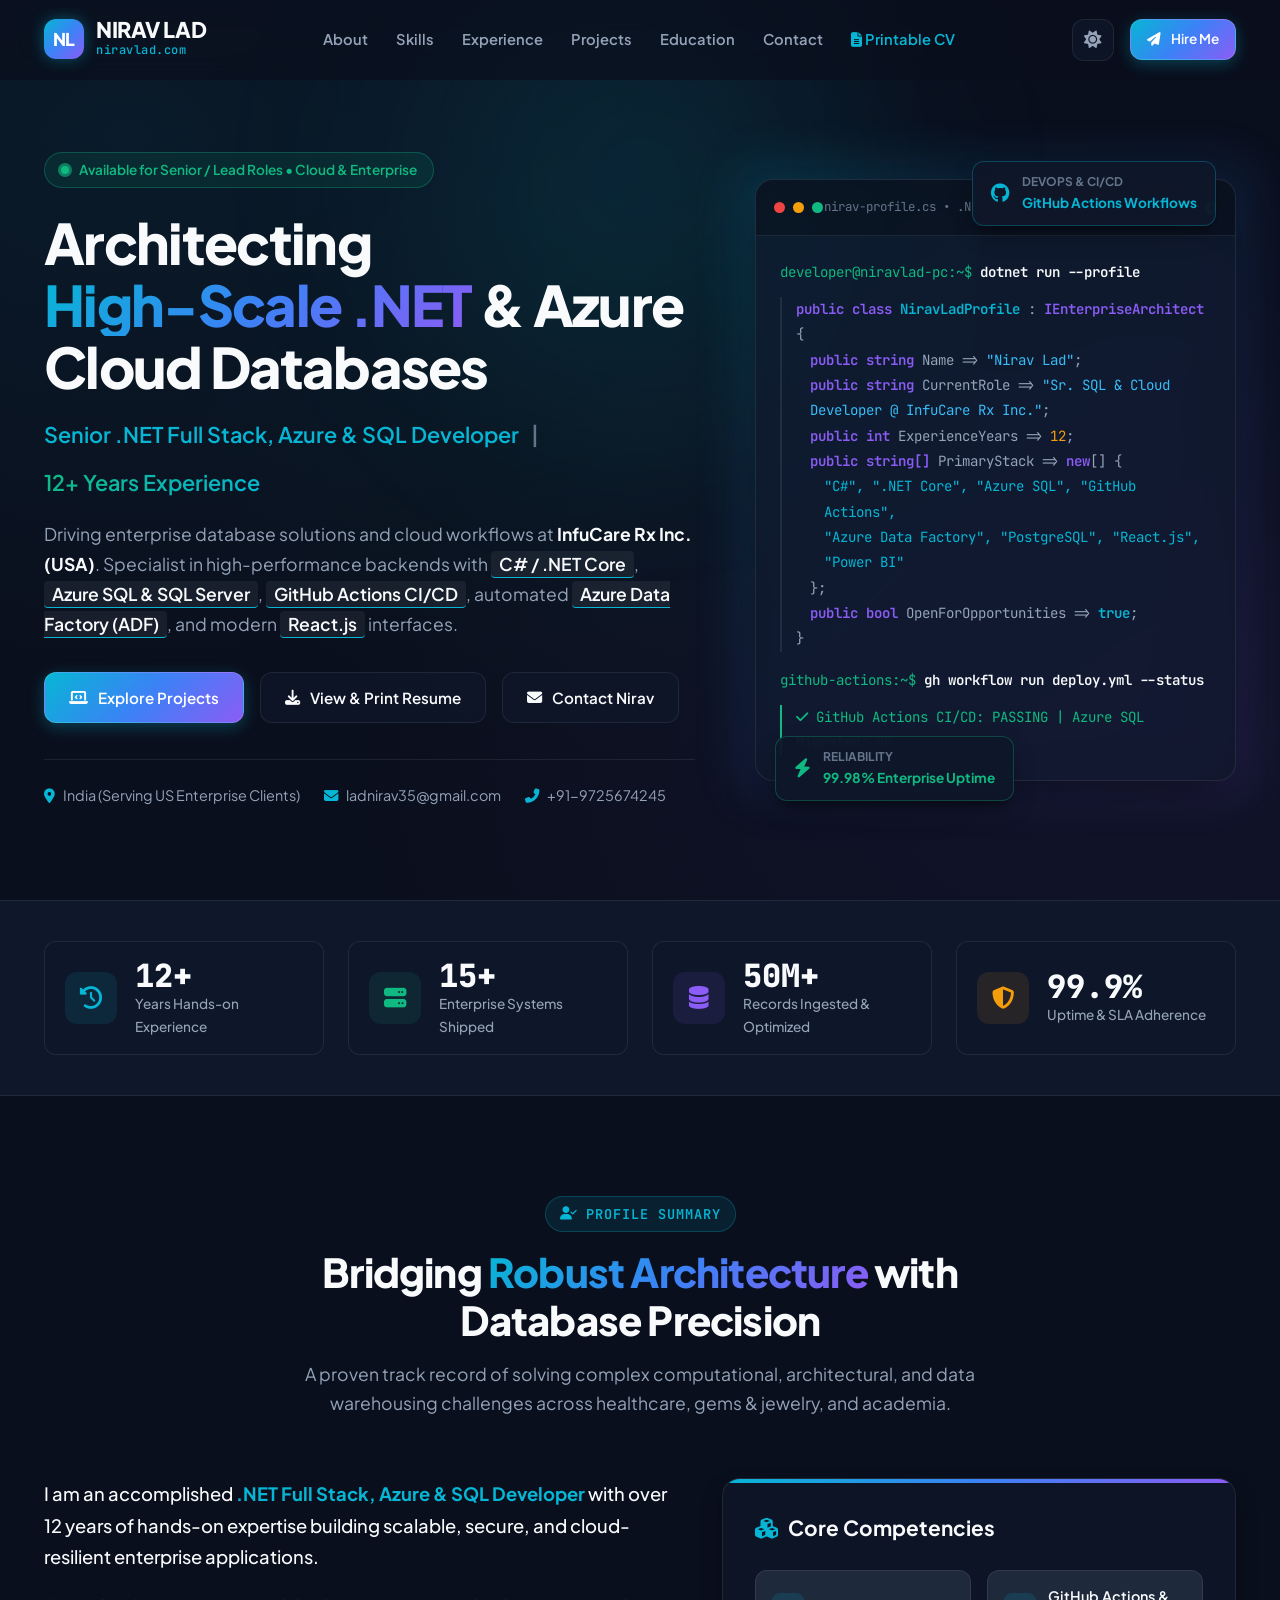
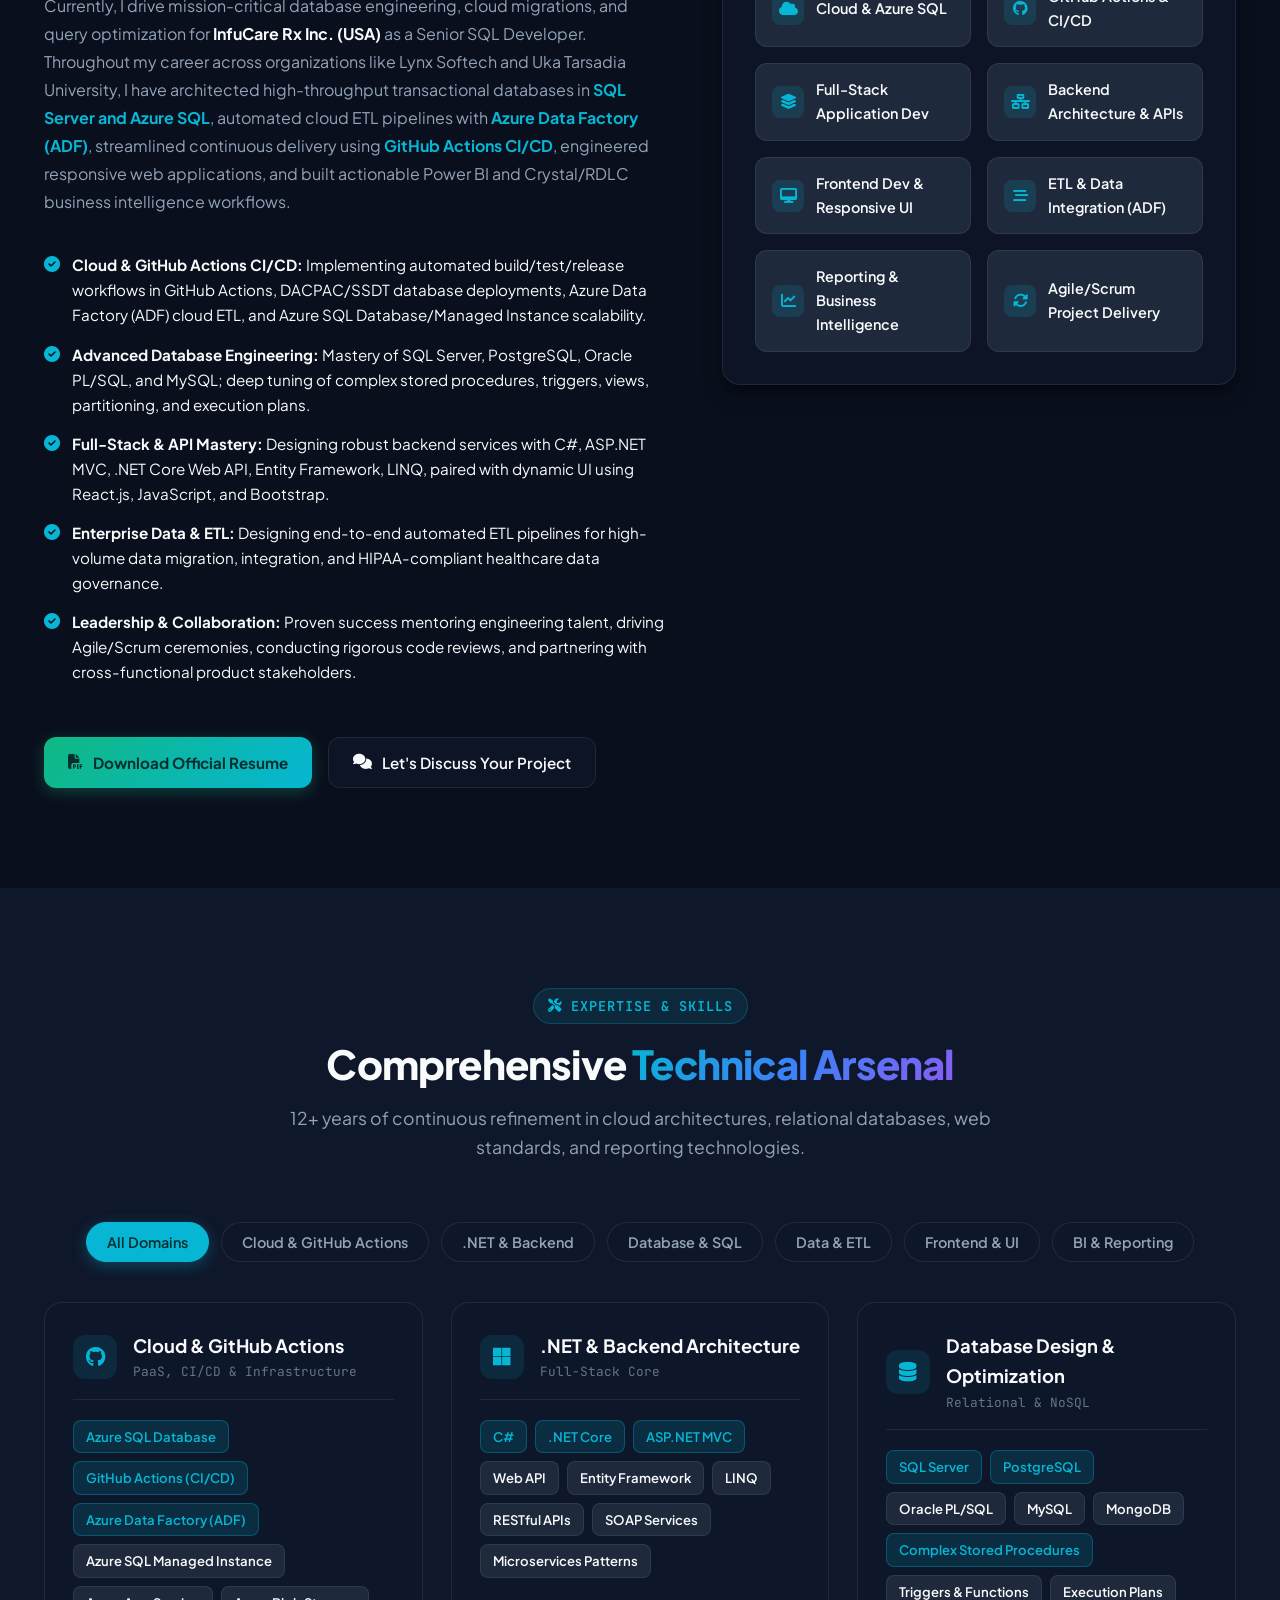
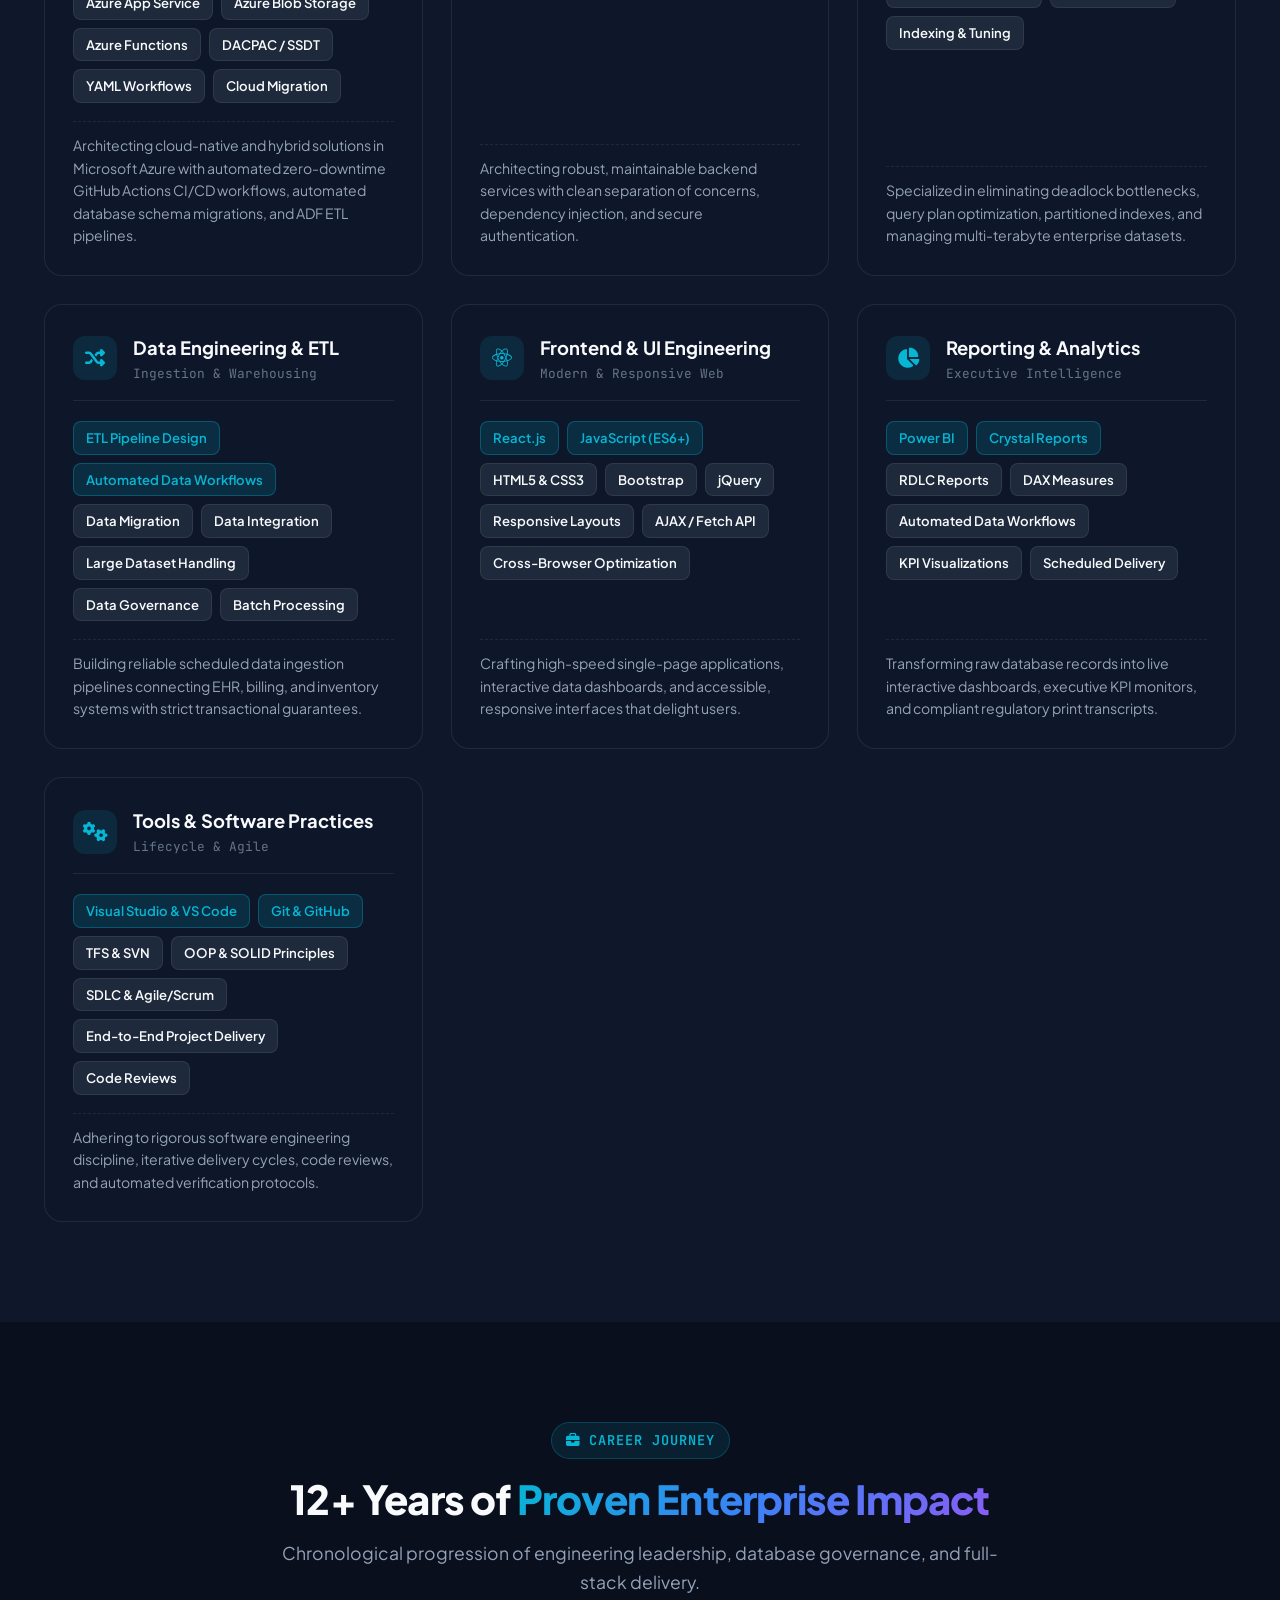
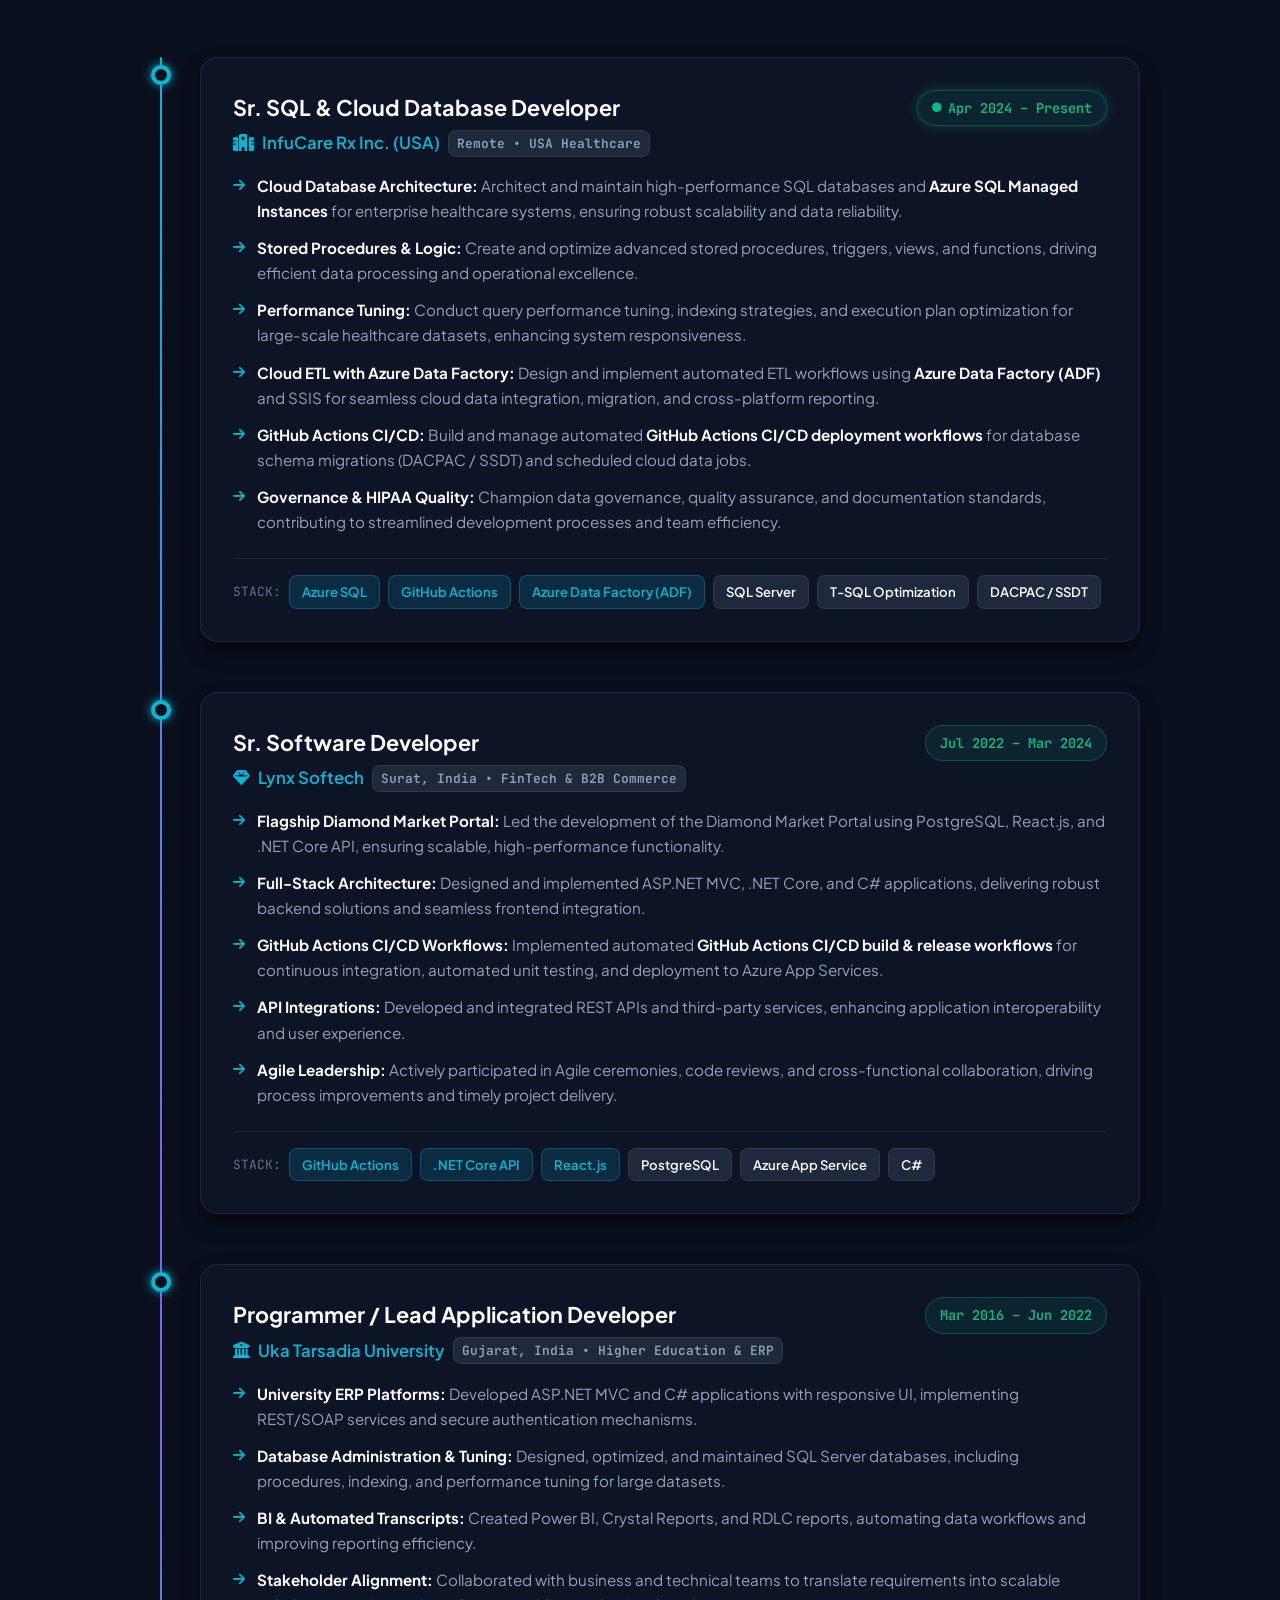
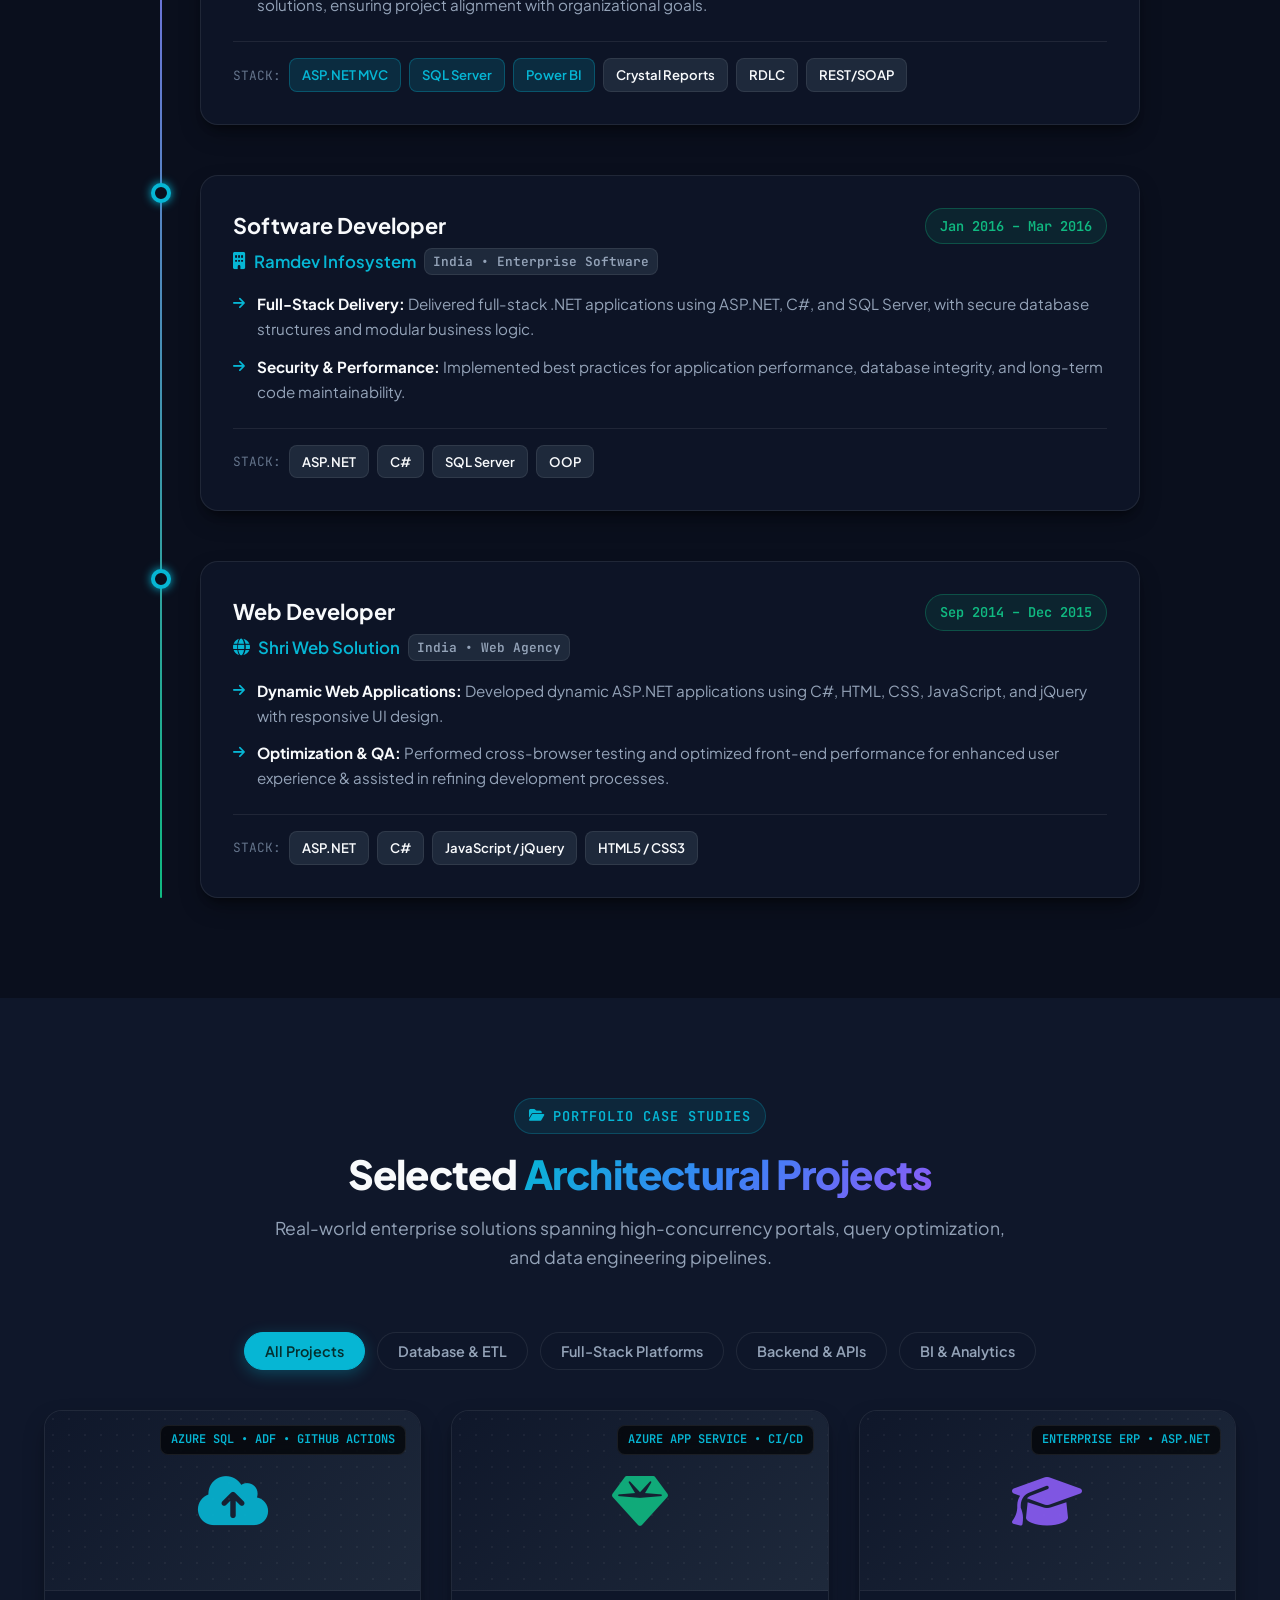
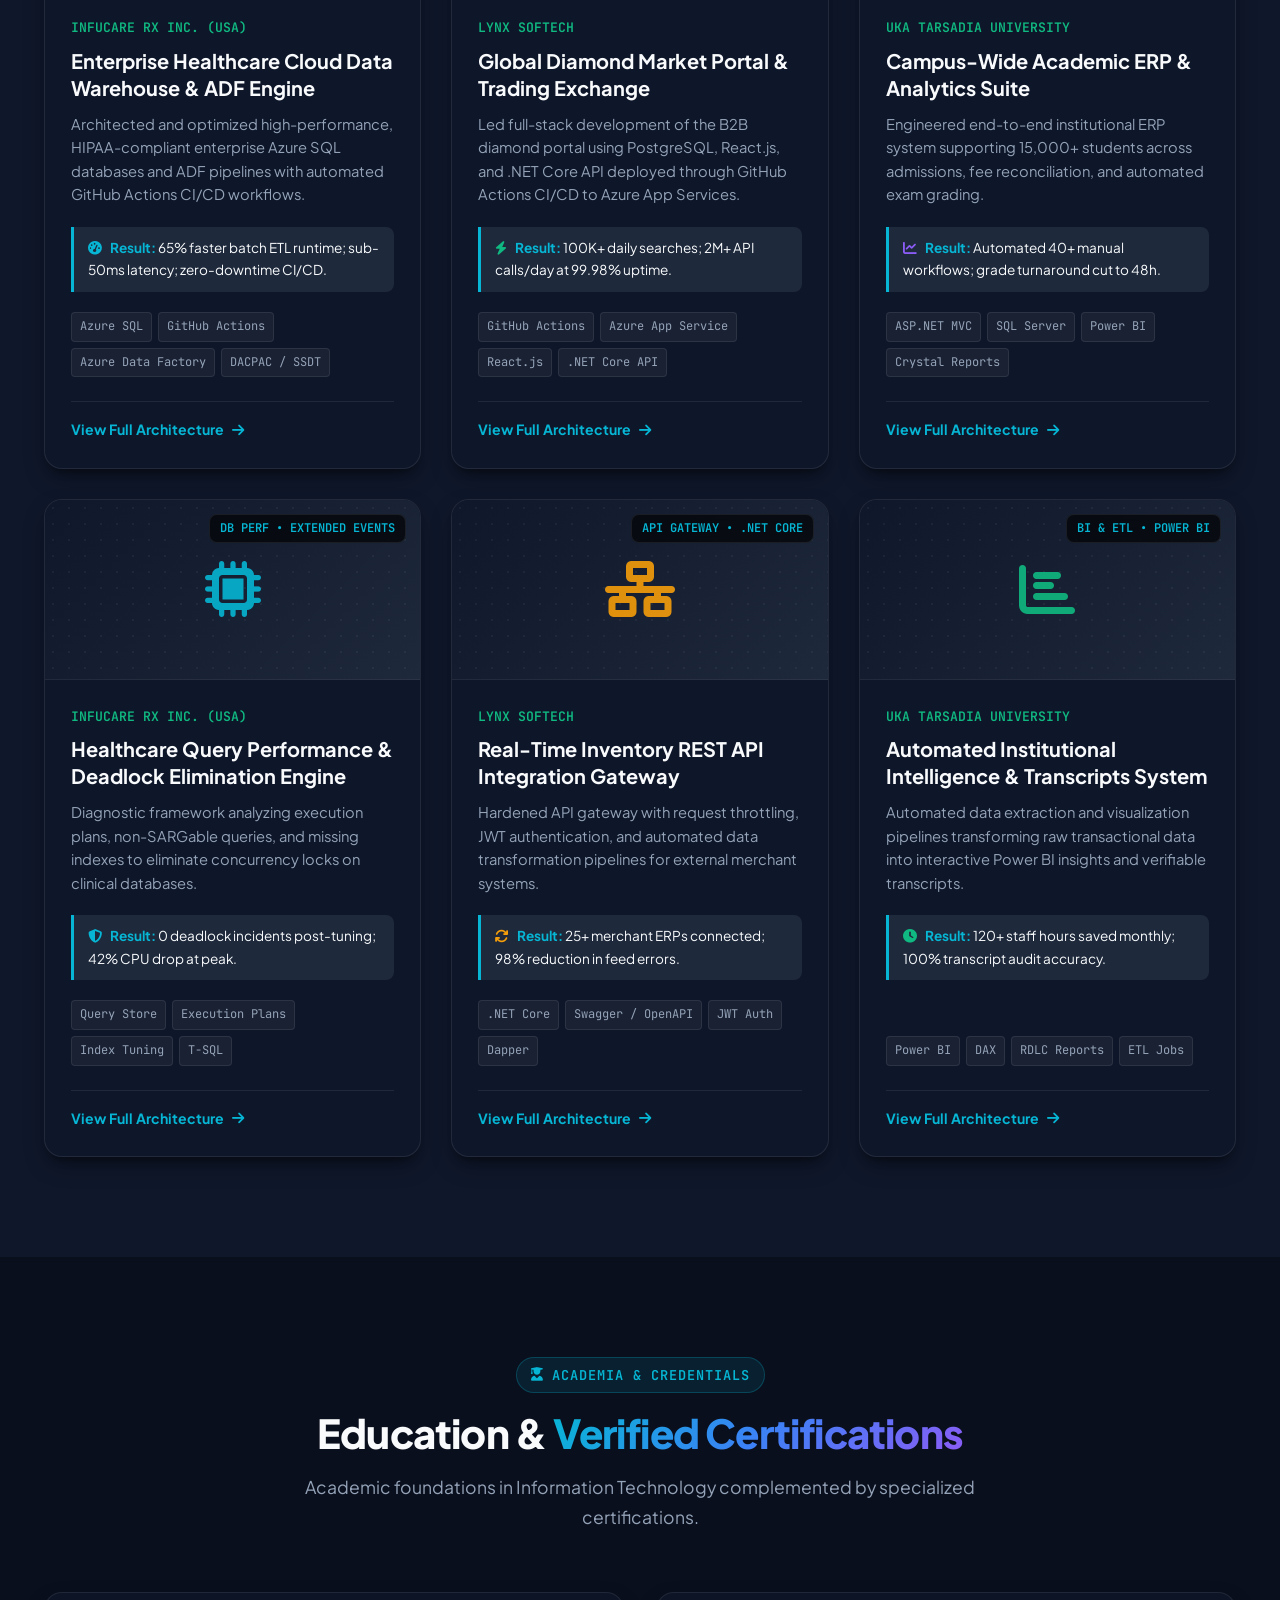
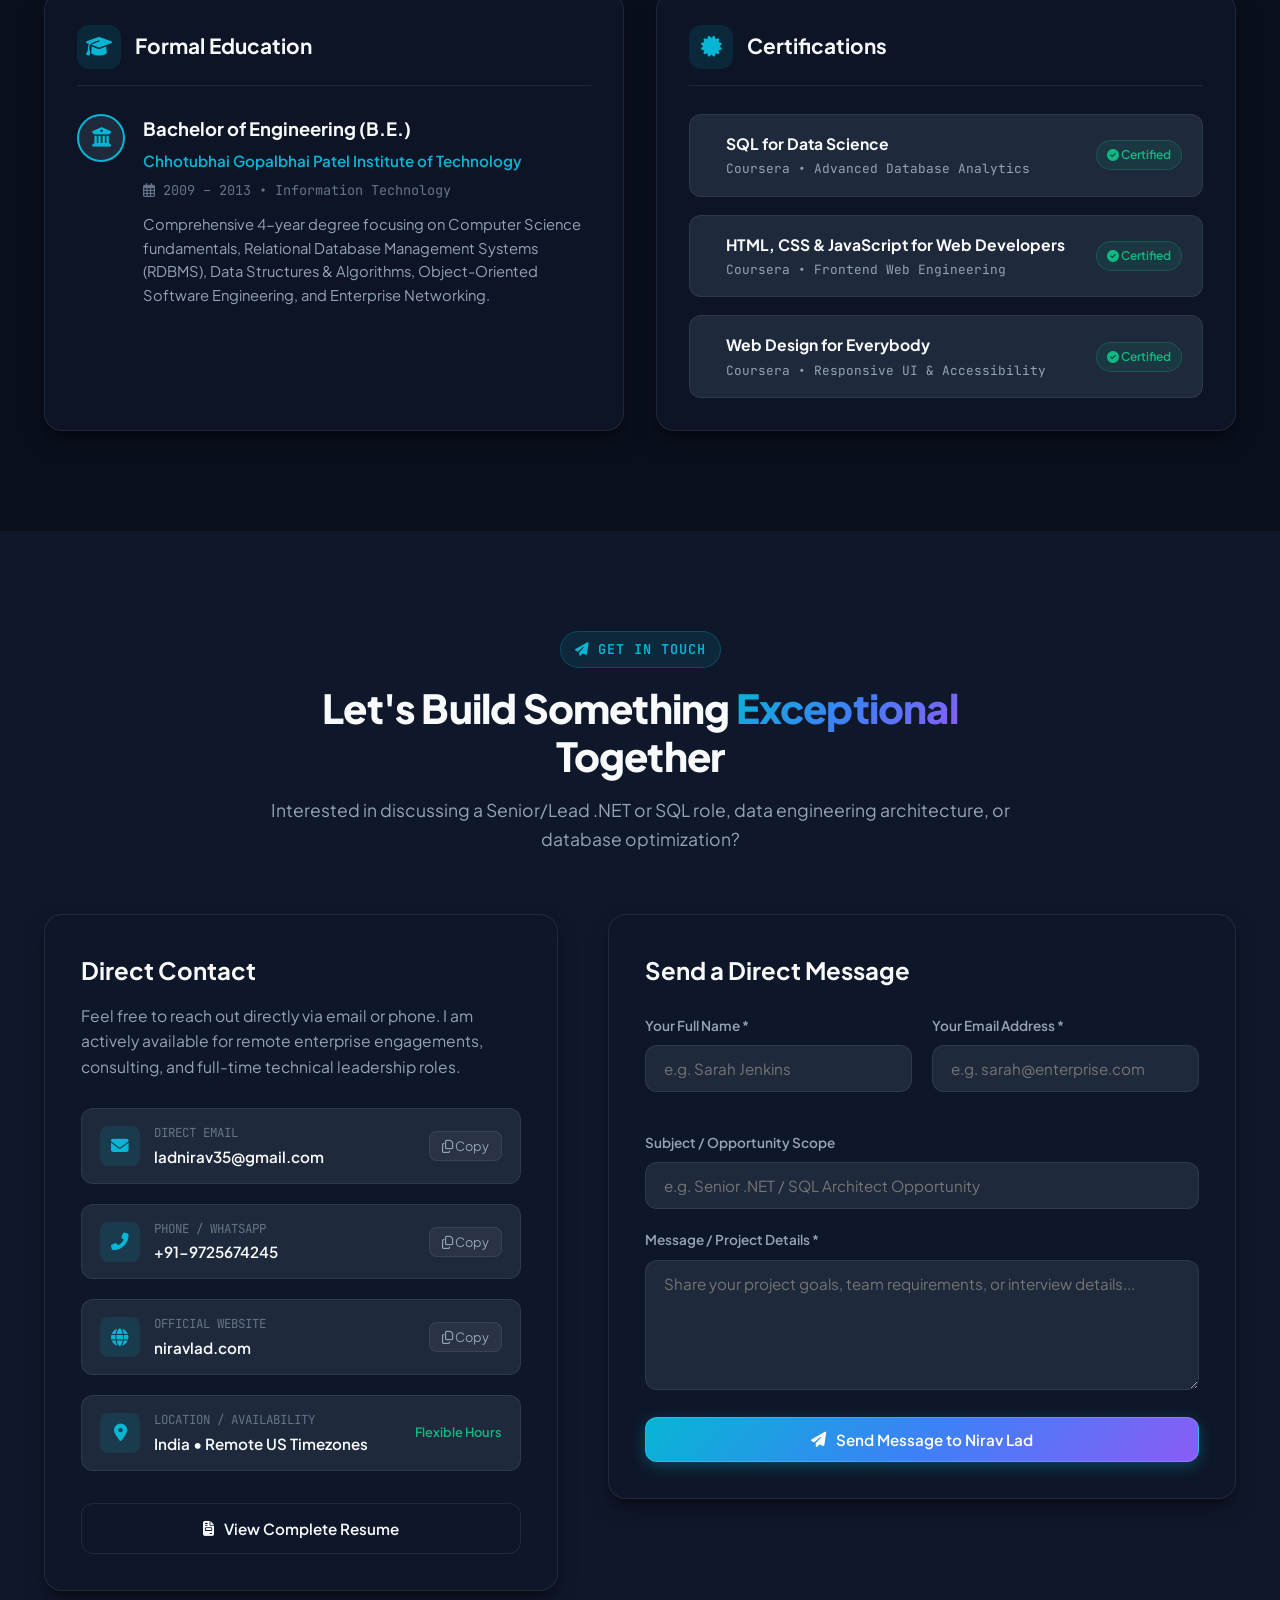
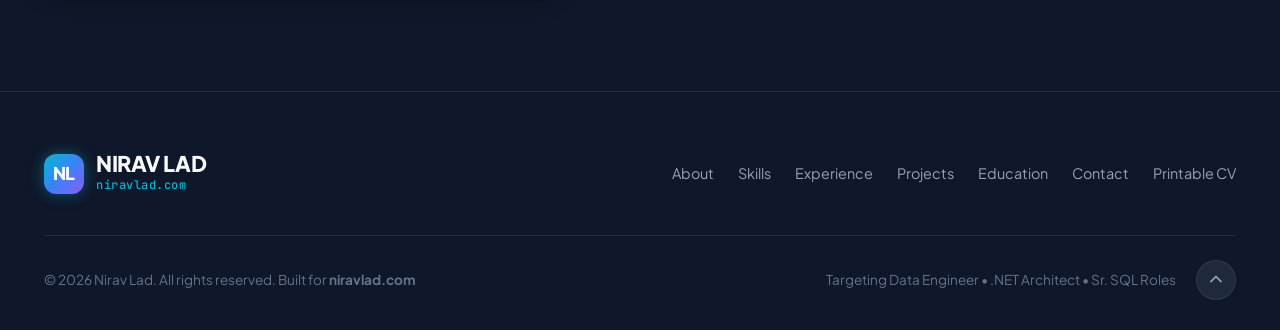
==== index.html @ c9dd4430 "Initial commit: Nirav Lad executive portfolio, printable resume, and GitHub Actions CI/CD" ====
<!DOCTYPE html>
<html lang="en" data-theme="dark">
<head>
  <meta charset="UTF-8">
  <meta name="viewport" content="width=device-width, initial-scale=1.0">
  
  <!-- Primary SEO Meta Tags -->
  <title>Nirav Lad | Senior .NET Full Stack, Azure &amp; SQL Developer</title>
  <meta name="title" content="Nirav Lad | Senior .NET Full Stack, Azure &amp; SQL Developer">
  <meta name="description" content="Accomplished .NET Full Stack, Azure, and SQL Developer with 12+ years of enterprise experience in C#, .NET Core, GitHub Actions CI/CD, Azure SQL Database, Azure Data Factory, PostgreSQL, React.js, and high-performance databases.">
  <meta name="keywords" content="Nirav Lad, .NET Developer, GitHub Actions, CI/CD, Azure SQL Database, Azure Data Factory, Sr SQL Developer, Database Architect, C#, ASP.NET Core, PostgreSQL, InfuCare Rx, Cloud Migration, Power BI, React.js, Data Engineer">
  <meta name="author" content="Nirav Lad">
  <link rel="canonical" href="https://niravlad.com">

  <!-- Open Graph / Facebook -->
  <meta property="og:type" content="website">
  <meta property="og:url" content="https://niravlad.com/">
  <meta property="og:title" content="Nirav Lad | Senior .NET Full Stack, Azure &amp; SQL Developer">
  <meta property="og:description" content="Over 12 years building scalable, secure, and high-performance enterprise systems. Currently Sr. SQL & Cloud Database Developer at InfuCare Rx Inc. (USA).">
  
  <!-- Font Awesome & Google Fonts -->
  <link rel="stylesheet" href="https://cdnjs.cloudflare.com/ajax/libs/font-awesome/6.5.1/css/all.min.css">
  
  <!-- Custom Stylesheet -->
  <link rel="stylesheet" href="style.css">
</head>
<body>

  <!-- ========================================================================
       Header & Navigation Bar
       ======================================================================== -->
  <header class="header">
    <div class="container header-container">
      <a href="#hero" class="logo" id="logoLink">
        <div class="logo-badge">NL</div>
        <div class="logo-text">
          <span>NIRAV LAD</span>
          <span>niravlad.com</span>
        </div>
      </a>

      <nav class="nav">
        <ul class="nav-links" id="navLinks">
          <li><a href="#about" class="nav-link">About</a></li>
          <li><a href="#skills" class="nav-link">Skills</a></li>
          <li><a href="#experience" class="nav-link">Experience</a></li>
          <li><a href="#projects" class="nav-link">Projects</a></li>
          <li><a href="#education" class="nav-link">Education</a></li>
          <li><a href="#contact" class="nav-link">Contact</a></li>
          <li><a href="resume.html" target="_blank" class="nav-link" style="color:var(--accent-cyan);"><i class="fas fa-file-alt"></i> Printable CV</a></li>
        </ul>
      </nav>

      <div class="header-actions">
        <button class="theme-toggle-btn" id="themeToggleBtn" aria-label="Toggle Dark/Light Mode" title="Toggle Dark/Light Mode">
          <i class="fas fa-sun"></i>
        </button>
        <a href="#contact" class="btn btn-primary btn-sm" id="btnHeaderContact">
          <i class="fas fa-paper-plane"></i> Hire Me
        </a>
        <button class="mobile-toggle" aria-label="Toggle navigation menu">
          <i class="fas fa-bars"></i>
        </button>
      </div>
    </div>
  </header>

  <!-- ========================================================================
       Hero Section
       ======================================================================== -->
  <section class="hero" id="hero">
    <div class="hero-glow-bg"></div>
    <div class="container">
      <div class="hero-grid">
        
        <!-- Left Column: Copy & Actions -->
        <div class="hero-content">
          <div class="hero-status-pill">
            <span class="status-dot"></span>
            Available for Senior / Lead Roles • Cloud &amp; Enterprise
          </div>

          <h1 class="hero-title">
            Architecting <span class="gradient-text">High-Scale .NET</span> &amp; Azure Cloud Databases
          </h1>

          <div class="hero-subtitle">
            <span>Senior .NET Full Stack, Azure &amp; SQL Developer</span>
            <span style="color:var(--text-dim);">|</span>
            <span class="gradient-text-emerald">12+ Years Experience</span>
          </div>

          <p class="hero-description">
            Driving enterprise database solutions and cloud workflows at <strong style="color:var(--text-main);">InfuCare Rx Inc. (USA)</strong>. Specialist in high-performance backends with 
            <span class="hero-highlight-tag">C# / .NET Core</span>, <span class="hero-highlight-tag">Azure SQL &amp; SQL Server</span>, 
            <span class="hero-highlight-tag">GitHub Actions CI/CD</span>, automated <span class="hero-highlight-tag">Azure Data Factory (ADF)</span>, and modern <span class="hero-highlight-tag">React.js</span> interfaces.
          </p>

          <div class="hero-cta-group">
            <a href="#projects" class="btn btn-primary">
              <i class="fas fa-laptop-code"></i> Explore Projects
            </a>
            <a href="resume.html" target="_blank" class="btn btn-secondary">
              <i class="fas fa-download"></i> View &amp; Print Resume
            </a>
            <a href="#contact" class="btn btn-secondary">
              <i class="fas fa-envelope"></i> Contact Nirav
            </a>
          </div>

          <div class="hero-quick-meta">
            <div class="quick-meta-item">
              <i class="fas fa-map-marker-alt"></i>
              <span>India (Serving US Enterprise Clients)</span>
            </div>
            <div class="quick-meta-item">
              <i class="fas fa-envelope"></i>
              <span>ladnirav35@gmail.com</span>
            </div>
            <div class="quick-meta-item">
              <i class="fas fa-phone-alt"></i>
              <span>+91-9725674245</span>
            </div>
          </div>
        </div>

        <!-- Right Column: Interactive Code Console Visual -->
        <div class="hero-visual-card">
          <div class="hero-card-glow"></div>

          <!-- Floating Badges -->
          <div class="floating-badge floating-badge-1">
            <i class="fab fa-github"></i>
            <div>
              <div style="font-size:0.75rem; color:var(--text-dim); text-transform:uppercase;">DevOps &amp; CI/CD</div>
              <div>GitHub Actions Workflows</div>
            </div>
          </div>

          <div class="floating-badge floating-badge-2">
            <i class="fas fa-bolt"></i>
            <div>
              <div style="font-size:0.75rem; color:var(--text-dim); text-transform:uppercase;">Reliability</div>
              <div>99.98% Enterprise Uptime</div>
            </div>
          </div>

          <!-- Tech Terminal -->
          <div class="tech-terminal">
            <div class="terminal-header">
              <div class="terminal-dots">
                <span class="terminal-dot red"></span>
                <span class="terminal-dot yellow"></span>
                <span class="terminal-dot green"></span>
              </div>
              <div class="terminal-title">nirav-profile.cs &bull; .NET 8 / Azure SQL / GitHub Actions</div>
              <div><i class="fas fa-shield-alt" style="color:var(--accent-emerald); font-size:0.8rem;"></i></div>
            </div>

            <div class="terminal-body">
              <div class="terminal-line">
                <span class="cmd-prompt">developer@niravlad-pc:~$</span> <span class="cmd-command">dotnet run --profile</span>
              </div>
              <div class="terminal-output">
                <div><span class="accent-keyword">public class</span> <span class="accent-val">NiravLadProfile</span> : <span class="accent-keyword">IEnterpriseArchitect</span></div>
                <div>{</div>
                <div style="padding-left:14px;">
                  <div><span class="accent-keyword">public string</span> Name =&gt; <span class="accent-str">"Nirav Lad"</span>;</div>
                  <div><span class="accent-keyword">public string</span> CurrentRole =&gt; <span class="accent-str">"Sr. SQL &amp; Cloud Developer @ InfuCare Rx Inc."</span>;</div>
                  <div><span class="accent-keyword">public int</span> ExperienceYears =&gt; <span class="accent-num">12</span>;</div>
                  <div><span class="accent-keyword">public string[]</span> PrimaryStack =&gt; <span class="accent-keyword">new</span>[] {</div>
                  <div style="padding-left:14px; color:var(--accent-cyan);">
                    "C#", ".NET Core", "Azure SQL", "GitHub Actions",<br>
                    "Azure Data Factory", "PostgreSQL", "React.js", "Power BI"
                  </div>
                  <div>};</div>
                  <div><span class="accent-keyword">public bool</span> OpenForOpportunities =&gt; <span class="accent-val">true</span>;</div>
                </div>
                <div>}</div>
              </div>

              <div class="terminal-line" style="margin-top:16px;">
                <span class="cmd-prompt">github-actions:~$</span> <span class="cmd-command">gh workflow run deploy.yml --status</span>
              </div>
              <div class="terminal-output" style="border-left-color:var(--accent-emerald);">
                <div style="color:var(--accent-emerald);"><i class="fas fa-check"></i> GitHub Actions CI/CD: PASSING | Azure SQL Migrated: OK</div>
              </div>
            </div>
          </div>
        </div>

      </div>
    </div>
  </section>

  <!-- ========================================================================
       Metrics Counter Bar
       ======================================================================== -->
  <section class="metrics-strip">
    <div class="container">
      <div class="metrics-grid">
        
        <div class="metric-card">
          <div class="metric-icon-box">
            <i class="fas fa-history"></i>
          </div>
          <div class="metric-details">
            <div class="metric-number" data-target="12" data-suffix="+">12+</div>
            <div class="metric-label">Years Hands-on Experience</div>
          </div>
        </div>

        <div class="metric-card">
          <div class="metric-icon-box emerald">
            <i class="fas fa-server"></i>
          </div>
          <div class="metric-details">
            <div class="metric-number" data-target="15" data-suffix="+">15+</div>
            <div class="metric-label">Enterprise Systems Shipped</div>
          </div>
        </div>

        <div class="metric-card">
          <div class="metric-icon-box violet">
            <i class="fas fa-database"></i>
          </div>
          <div class="metric-details">
            <div class="metric-number" data-target="50" data-suffix="M+">50M+</div>
            <div class="metric-label">Records Ingested &amp; Optimized</div>
          </div>
        </div>

        <div class="metric-card">
          <div class="metric-icon-box amber">
            <i class="fas fa-shield-alt"></i>
          </div>
          <div class="metric-details">
            <div class="metric-number" data-target="99" data-suffix=".9%">99.9%</div>
            <div class="metric-label">Uptime &amp; SLA Adherence</div>
          </div>
        </div>

      </div>
    </div>
  </section>

  <!-- ========================================================================
       About & Profile Summary Section
       ======================================================================== -->
  <section class="section" id="about">
    <div class="container">
      <div class="section-header">
        <span class="section-tag"><i class="fas fa-user-check"></i> Profile Summary</span>
        <h2 class="section-title">Bridging <span class="gradient-text">Robust Architecture</span> with Database Precision</h2>
        <p class="section-subtitle">A proven track record of solving complex computational, architectural, and data warehousing challenges across healthcare, gems &amp; jewelry, and academia.</p>
      </div>

      <div class="about-grid">
        <div class="about-narrative">
          <p class="lead-paragraph">
            I am an accomplished <strong style="color:var(--accent-cyan);">.NET Full Stack, Azure &amp; SQL Developer</strong> with over 12 years of hands-on expertise building scalable, secure, and cloud-resilient enterprise applications.
          </p>

          <p class="about-text">
            Currently, I drive mission-critical database engineering, cloud migrations, and query optimization for <strong style="color:var(--text-main);">InfuCare Rx Inc. (USA)</strong> as a Senior SQL Developer. Throughout my career across organizations like Lynx Softech and Uka Tarsadia University, I have architected high-throughput transactional databases in <strong style="color:var(--accent-cyan);">SQL Server and Azure SQL</strong>, automated cloud ETL pipelines with <strong style="color:var(--accent-cyan);">Azure Data Factory (ADF)</strong>, streamlined continuous delivery using <strong style="color:var(--accent-cyan);">GitHub Actions CI/CD</strong>, engineered responsive web applications, and built actionable Power BI and Crystal/RDLC business intelligence workflows.
          </p>

          <ul class="about-highlights-list">
            <li class="about-highlight-item">
              <i class="fas fa-check-circle"></i>
              <div><strong>Cloud &amp; GitHub Actions CI/CD:</strong> Implementing automated build/test/release workflows in GitHub Actions, DACPAC/SSDT database deployments, Azure Data Factory (ADF) cloud ETL, and Azure SQL Database/Managed Instance scalability.</div>
            </li>
            <li class="about-highlight-item">
              <i class="fas fa-check-circle"></i>
              <div><strong>Advanced Database Engineering:</strong> Mastery of SQL Server, PostgreSQL, Oracle PL/SQL, and MySQL; deep tuning of complex stored procedures, triggers, views, partitioning, and execution plans.</div>
            </li>
            <li class="about-highlight-item">
              <i class="fas fa-check-circle"></i>
              <div><strong>Full-Stack &amp; API Mastery:</strong> Designing robust backend services with C#, ASP.NET MVC, .NET Core Web API, Entity Framework, LINQ, paired with dynamic UI using React.js, JavaScript, and Bootstrap.</div>
            </li>
            <li class="about-highlight-item">
              <i class="fas fa-check-circle"></i>
              <div><strong>Enterprise Data &amp; ETL:</strong> Designing end-to-end automated ETL pipelines for high-volume data migration, integration, and HIPAA-compliant healthcare data governance.</div>
            </li>
            <li class="about-highlight-item">
              <i class="fas fa-check-circle"></i>
              <div><strong>Leadership &amp; Collaboration:</strong> Proven success mentoring engineering talent, driving Agile/Scrum ceremonies, conducting rigorous code reviews, and partnering with cross-functional product stakeholders.</div>
            </li>
          </ul>

          <div style="margin-top:16px; display:flex; gap:16px;">
            <a href="resume.html" target="_blank" class="btn btn-emerald">
              <i class="fas fa-file-pdf"></i> Download Official Resume
            </a>
            <a href="#contact" class="btn btn-secondary">
              <i class="fas fa-comments"></i> Let's Discuss Your Project
            </a>
          </div>
        </div>

        <!-- Core Competencies Sidebar Card -->
        <div class="competencies-card">
          <h3 class="competencies-card-title">
            <i class="fas fa-cubes" style="color:var(--accent-cyan);"></i> Core Competencies
          </h3>

          <div class="competencies-grid">
            <div class="competency-item">
              <div class="competency-icon"><i class="fas fa-cloud"></i></div>
              <span>Cloud &amp; Azure SQL</span>
            </div>

            <div class="competency-item">
              <div class="competency-icon"><i class="fab fa-github"></i></div>
              <span>GitHub Actions &amp; CI/CD</span>
            </div>

            <div class="competency-item">
              <div class="competency-icon"><i class="fas fa-layer-group"></i></div>
              <span>Full-Stack Application Dev</span>
            </div>

            <div class="competency-item">
              <div class="competency-icon"><i class="fas fa-network-wired"></i></div>
              <span>Backend Architecture &amp; APIs</span>
            </div>

            <div class="competency-item">
              <div class="competency-icon"><i class="fas fa-desktop"></i></div>
              <span>Frontend Dev &amp; Responsive UI</span>
            </div>

            <div class="competency-item">
              <div class="competency-icon"><i class="fas fa-stream"></i></div>
              <span>ETL &amp; Data Integration (ADF)</span>
            </div>

            <div class="competency-item">
              <div class="competency-icon"><i class="fas fa-chart-line"></i></div>
              <span>Reporting &amp; Business Intelligence</span>
            </div>

            <div class="competency-item">
              <div class="competency-icon"><i class="fas fa-sync-alt"></i></div>
              <span>Agile/Scrum Project Delivery</span>
            </div>
          </div>
        </div>

      </div>
    </div>
  </section>

  <!-- ========================================================================
       Skills Matrix Section
       ======================================================================== -->
  <section class="section" id="skills" style="background:var(--bg-secondary);">
    <div class="container">
      <div class="section-header">
        <span class="section-tag"><i class="fas fa-tools"></i> Expertise &amp; Skills</span>
        <h2 class="section-title">Comprehensive <span class="gradient-text">Technical Arsenal</span></h2>
        <p class="section-subtitle">12+ years of continuous refinement in cloud architectures, relational databases, web standards, and reporting technologies.</p>
      </div>

      <!-- Skills Category Tabs -->
      <div class="skills-tabs-nav">
        <button class="skill-tab-btn active" data-skill-category="all">All Domains</button>
        <button class="skill-tab-btn" data-skill-category="cloud">Cloud &amp; GitHub Actions</button>
        <button class="skill-tab-btn" data-skill-category="backend">.NET &amp; Backend</button>
        <button class="skill-tab-btn" data-skill-category="database">Database &amp; SQL</button>
        <button class="skill-tab-btn" data-skill-category="data">Data &amp; ETL</button>
        <button class="skill-tab-btn" data-skill-category="frontend">Frontend &amp; UI</button>
        <button class="skill-tab-btn" data-skill-category="reporting">BI &amp; Reporting</button>
      </div>

      <!-- Skills Grid -->
      <div class="skills-container">

        <!-- Cloud & GitHub Actions Card -->
        <div class="skill-category-card" data-category="cloud">
          <div class="category-card-header">
            <div class="category-icon" style="color:var(--accent-cyan);"><i class="fab fa-github"></i></div>
            <div>
              <div class="category-title">Cloud &amp; GitHub Actions</div>
              <div class="category-subtitle">PaaS, CI/CD &amp; Infrastructure</div>
            </div>
          </div>
          <div class="skill-tags-group">
            <span class="skill-tag highlight">Azure SQL Database</span>
            <span class="skill-tag highlight">GitHub Actions (CI/CD)</span>
            <span class="skill-tag highlight">Azure Data Factory (ADF)</span>
            <span class="skill-tag">Azure SQL Managed Instance</span>
            <span class="skill-tag">Azure App Service</span>
            <span class="skill-tag">Azure Blob Storage</span>
            <span class="skill-tag">Azure Functions</span>
            <span class="skill-tag">DACPAC / SSDT</span>
            <span class="skill-tag">YAML Workflows</span>
            <span class="skill-tag">Cloud Migration</span>
          </div>
          <p class="skill-category-summary">
            Architecting cloud-native and hybrid solutions in Microsoft Azure with automated zero-downtime GitHub Actions CI/CD workflows, automated database schema migrations, and ADF ETL pipelines.
          </p>
        </div>

        <!-- 1. Full-Stack .NET & Backend -->
        <div class="skill-category-card" data-category="backend">
          <div class="category-card-header">
            <div class="category-icon"><i class="fab fa-microsoft"></i></div>
            <div>
              <div class="category-title">.NET &amp; Backend Architecture</div>
              <div class="category-subtitle">Full-Stack Core</div>
            </div>
          </div>
          <div class="skill-tags-group">
            <span class="skill-tag highlight">C#</span>
            <span class="skill-tag highlight">.NET Core</span>
            <span class="skill-tag highlight">ASP.NET MVC</span>
            <span class="skill-tag">Web API</span>
            <span class="skill-tag">Entity Framework</span>
            <span class="skill-tag">LINQ</span>
            <span class="skill-tag">RESTful APIs</span>
            <span class="skill-tag">SOAP Services</span>
            <span class="skill-tag">Microservices Patterns</span>
          </div>
          <p class="skill-category-summary">
            Architecting robust, maintainable backend services with clean separation of concerns, dependency injection, and secure authentication.
          </p>
        </div>

        <!-- 2. Database Design & Management -->
        <div class="skill-category-card" data-category="database">
          <div class="category-card-header">
            <div class="category-icon"><i class="fas fa-database"></i></div>
            <div>
              <div class="category-title">Database Design &amp; Optimization</div>
              <div class="category-subtitle">Relational &amp; NoSQL</div>
            </div>
          </div>
          <div class="skill-tags-group">
            <span class="skill-tag highlight">SQL Server</span>
            <span class="skill-tag highlight">PostgreSQL</span>
            <span class="skill-tag">Oracle PL/SQL</span>
            <span class="skill-tag">MySQL</span>
            <span class="skill-tag">MongoDB</span>
            <span class="skill-tag highlight">Complex Stored Procedures</span>
            <span class="skill-tag">Triggers &amp; Functions</span>
            <span class="skill-tag">Execution Plans</span>
            <span class="skill-tag">Indexing &amp; Tuning</span>
          </div>
          <p class="skill-category-summary">
            Specialized in eliminating deadlock bottlenecks, query plan optimization, partitioned indexes, and managing multi-terabyte enterprise datasets.
          </p>
        </div>

        <!-- 3. Data Engineering & ETL -->
        <div class="skill-category-card" data-category="data">
          <div class="category-card-header">
            <div class="category-icon"><i class="fas fa-random"></i></div>
            <div>
              <div class="category-title">Data Engineering &amp; ETL</div>
              <div class="category-subtitle">Ingestion &amp; Warehousing</div>
            </div>
          </div>
          <div class="skill-tags-group">
            <span class="skill-tag highlight">ETL Pipeline Design</span>
            <span class="skill-tag highlight">Automated Data Workflows</span>
            <span class="skill-tag">Data Migration</span>
            <span class="skill-tag">Data Integration</span>
            <span class="skill-tag">Large Dataset Handling</span>
            <span class="skill-tag">Data Governance</span>
            <span class="skill-tag">Batch Processing</span>
          </div>
          <p class="skill-category-summary">
            Building reliable scheduled data ingestion pipelines connecting EHR, billing, and inventory systems with strict transactional guarantees.
          </p>
        </div>

        <!-- 4. Frontend & UI Development -->
        <div class="skill-category-card" data-category="frontend">
          <div class="category-card-header">
            <div class="category-icon"><i class="fab fa-react"></i></div>
            <div>
              <div class="category-title">Frontend &amp; UI Engineering</div>
              <div class="category-subtitle">Modern &amp; Responsive Web</div>
            </div>
          </div>
          <div class="skill-tags-group">
            <span class="skill-tag highlight">React.js</span>
            <span class="skill-tag highlight">JavaScript (ES6+)</span>
            <span class="skill-tag">HTML5 &amp; CSS3</span>
            <span class="skill-tag">Bootstrap</span>
            <span class="skill-tag">jQuery</span>
            <span class="skill-tag">Responsive Layouts</span>
            <span class="skill-tag">AJAX / Fetch API</span>
            <span class="skill-tag">Cross-Browser Optimization</span>
          </div>
          <p class="skill-category-summary">
            Crafting high-speed single-page applications, interactive data dashboards, and accessible, responsive interfaces that delight users.
          </p>
        </div>

        <!-- 5. Reporting & Analytics -->
        <div class="skill-category-card" data-category="reporting">
          <div class="category-card-header">
            <div class="category-icon"><i class="fas fa-chart-pie"></i></div>
            <div>
              <div class="category-title">Reporting &amp; Analytics</div>
              <div class="category-subtitle">Executive Intelligence</div>
            </div>
          </div>
          <div class="skill-tags-group">
            <span class="skill-tag highlight">Power BI</span>
            <span class="skill-tag highlight">Crystal Reports</span>
            <span class="skill-tag">RDLC Reports</span>
            <span class="skill-tag">DAX Measures</span>
            <span class="skill-tag">Automated Data Workflows</span>
            <span class="skill-tag">KPI Visualizations</span>
            <span class="skill-tag">Scheduled Delivery</span>
          </div>
          <p class="skill-category-summary">
            Transforming raw database records into live interactive dashboards, executive KPI monitors, and compliant regulatory print transcripts.
          </p>
        </div>

        <!-- 6. Tools, Practices & DevOps -->
        <div class="skill-category-card" data-category="backend">
          <div class="category-card-header">
            <div class="category-icon"><i class="fas fa-cogs"></i></div>
            <div>
              <div class="category-title">Tools &amp; Software Practices</div>
              <div class="category-subtitle">Lifecycle &amp; Agile</div>
            </div>
          </div>
          <div class="skill-tags-group">
            <span class="skill-tag highlight">Visual Studio &amp; VS Code</span>
            <span class="skill-tag highlight">Git &amp; GitHub</span>
            <span class="skill-tag">TFS &amp; SVN</span>
            <span class="skill-tag">OOP &amp; SOLID Principles</span>
            <span class="skill-tag">SDLC &amp; Agile/Scrum</span>
            <span class="skill-tag">End-to-End Project Delivery</span>
            <span class="skill-tag">Code Reviews</span>
          </div>
          <p class="skill-category-summary">
            Adhering to rigorous software engineering discipline, iterative delivery cycles, code reviews, and automated verification protocols.
          </p>
        </div>

      </div>
    </div>
  </section>

  <!-- ========================================================================
       Work Experience Section
       ======================================================================== -->
  <section class="section" id="experience">
    <div class="container">
      <div class="section-header">
        <span class="section-tag"><i class="fas fa-briefcase"></i> Career Journey</span>
        <h2 class="section-title">12+ Years of <span class="gradient-text">Proven Enterprise Impact</span></h2>
        <p class="section-subtitle">Chronological progression of engineering leadership, database governance, and full-stack delivery.</p>
      </div>

      <div class="experience-timeline">

        <!-- Role 1: InfuCare Rx Inc. -->
        <div class="timeline-item">
          <div class="timeline-node"></div>
          <div class="timeline-card">
            <div class="timeline-card-header">
              <div class="timeline-role-info">
                <h3 class="timeline-role-title">Sr. SQL &amp; Cloud Database Developer</h3>
                <div class="timeline-company">
                  <i class="fas fa-hospital-alt"></i> InfuCare Rx Inc. (USA)
                  <span class="timeline-badge-location">Remote • USA Healthcare</span>
                </div>
              </div>
              <div class="timeline-period-badge current">
                <i class="fas fa-circle" style="font-size:0.6rem;"></i> Apr 2024 &ndash; Present
              </div>
            </div>

            <ul class="timeline-responsibilities">
              <li>
                <i class="fas fa-arrow-right"></i>
                <div><strong>Cloud Database Architecture:</strong> Architect and maintain high-performance SQL databases and <strong>Azure SQL Managed Instances</strong> for enterprise healthcare systems, ensuring robust scalability and data reliability.</div>
              </li>
              <li>
                <i class="fas fa-arrow-right"></i>
                <div><strong>Stored Procedures &amp; Logic:</strong> Create and optimize advanced stored procedures, triggers, views, and functions, driving efficient data processing and operational excellence.</div>
              </li>
              <li>
                <i class="fas fa-arrow-right"></i>
                <div><strong>Performance Tuning:</strong> Conduct query performance tuning, indexing strategies, and execution plan optimization for large-scale healthcare datasets, enhancing system responsiveness.</div>
              </li>
              <li>
                <i class="fas fa-arrow-right"></i>
                <div><strong>Cloud ETL with Azure Data Factory:</strong> Design and implement automated ETL workflows using <strong>Azure Data Factory (ADF)</strong> and SSIS for seamless cloud data integration, migration, and cross-platform reporting.</div>
              </li>
              <li>
                <i class="fas fa-arrow-right"></i>
                <div><strong>GitHub Actions CI/CD:</strong> Build and manage automated <strong>GitHub Actions CI/CD deployment workflows</strong> for database schema migrations (DACPAC / SSDT) and scheduled cloud data jobs.</div>
              </li>
              <li>
                <i class="fas fa-arrow-right"></i>
                <div><strong>Governance &amp; HIPAA Quality:</strong> Champion data governance, quality assurance, and documentation standards, contributing to streamlined development processes and team efficiency.</div>
              </li>
            </ul>

            <div class="timeline-tech-stack">
              <span class="stack-label">Stack:</span>
              <span class="skill-tag highlight">Azure SQL</span>
              <span class="skill-tag highlight">GitHub Actions</span>
              <span class="skill-tag highlight">Azure Data Factory (ADF)</span>
              <span class="skill-tag">SQL Server</span>
              <span class="skill-tag">T-SQL Optimization</span>
              <span class="skill-tag">DACPAC / SSDT</span>
            </div>
          </div>
        </div>

        <!-- Role 2: Lynx Softech -->
        <div class="timeline-item">
          <div class="timeline-node"></div>
          <div class="timeline-card">
            <div class="timeline-card-header">
              <div class="timeline-role-info">
                <h3 class="timeline-role-title">Sr. Software Developer</h3>
                <div class="timeline-company">
                  <i class="fas fa-gem"></i> Lynx Softech
                  <span class="timeline-badge-location">Surat, India • FinTech &amp; B2B Commerce</span>
                </div>
              </div>
              <div class="timeline-period-badge">
                Jul 2022 &ndash; Mar 2024
              </div>
            </div>

            <ul class="timeline-responsibilities">
              <li>
                <i class="fas fa-arrow-right"></i>
                <div><strong>Flagship Diamond Market Portal:</strong> Led the development of the Diamond Market Portal using PostgreSQL, React.js, and .NET Core API, ensuring scalable, high-performance functionality.</div>
              </li>
              <li>
                <i class="fas fa-arrow-right"></i>
                <div><strong>Full-Stack Architecture:</strong> Designed and implemented ASP.NET MVC, .NET Core, and C# applications, delivering robust backend solutions and seamless frontend integration.</div>
              </li>
              <li>
                <i class="fas fa-arrow-right"></i>
                <div><strong>GitHub Actions CI/CD Workflows:</strong> Implemented automated <strong>GitHub Actions CI/CD build &amp; release workflows</strong> for continuous integration, automated unit testing, and deployment to Azure App Services.</div>
              </li>
              <li>
                <i class="fas fa-arrow-right"></i>
                <div><strong>API Integrations:</strong> Developed and integrated REST APIs and third-party services, enhancing application interoperability and user experience.</div>
              </li>
              <li>
                <i class="fas fa-arrow-right"></i>
                <div><strong>Agile Leadership:</strong> Actively participated in Agile ceremonies, code reviews, and cross-functional collaboration, driving process improvements and timely project delivery.</div>
              </li>
            </ul>

            <div class="timeline-tech-stack">
              <span class="stack-label">Stack:</span>
              <span class="skill-tag highlight">GitHub Actions</span>
              <span class="skill-tag highlight">.NET Core API</span>
              <span class="skill-tag highlight">React.js</span>
              <span class="skill-tag">PostgreSQL</span>
              <span class="skill-tag">Azure App Service</span>
              <span class="skill-tag">C#</span>
            </div>
          </div>
        </div>

        <!-- Role 3: Uka Tarsadia University -->
        <div class="timeline-item">
          <div class="timeline-node"></div>
          <div class="timeline-card">
            <div class="timeline-card-header">
              <div class="timeline-role-info">
                <h3 class="timeline-role-title">Programmer / Lead Application Developer</h3>
                <div class="timeline-company">
                  <i class="fas fa-university"></i> Uka Tarsadia University
                  <span class="timeline-badge-location">Gujarat, India • Higher Education &amp; ERP</span>
                </div>
              </div>
              <div class="timeline-period-badge">
                Mar 2016 &ndash; Jun 2022
              </div>
            </div>

            <ul class="timeline-responsibilities">
              <li>
                <i class="fas fa-arrow-right"></i>
                <div><strong>University ERP Platforms:</strong> Developed ASP.NET MVC and C# applications with responsive UI, implementing REST/SOAP services and secure authentication mechanisms.</div>
              </li>
              <li>
                <i class="fas fa-arrow-right"></i>
                <div><strong>Database Administration &amp; Tuning:</strong> Designed, optimized, and maintained SQL Server databases, including procedures, indexing, and performance tuning for large datasets.</div>
              </li>
              <li>
                <i class="fas fa-arrow-right"></i>
                <div><strong>BI &amp; Automated Transcripts:</strong> Created Power BI, Crystal Reports, and RDLC reports, automating data workflows and improving reporting efficiency.</div>
              </li>
              <li>
                <i class="fas fa-arrow-right"></i>
                <div><strong>Stakeholder Alignment:</strong> Collaborated with business and technical teams to translate requirements into scalable solutions, ensuring project alignment with organizational goals.</div>
              </li>
            </ul>

            <div class="timeline-tech-stack">
              <span class="stack-label">Stack:</span>
              <span class="skill-tag highlight">ASP.NET MVC</span>
              <span class="skill-tag highlight">SQL Server</span>
              <span class="skill-tag highlight">Power BI</span>
              <span class="skill-tag">Crystal Reports</span>
              <span class="skill-tag">RDLC</span>
              <span class="skill-tag">REST/SOAP</span>
            </div>
          </div>
        </div>

        <!-- Role 4: Ramdev Infosystem -->
        <div class="timeline-item">
          <div class="timeline-node"></div>
          <div class="timeline-card">
            <div class="timeline-card-header">
              <div class="timeline-role-info">
                <h3 class="timeline-role-title">Software Developer</h3>
                <div class="timeline-company">
                  <i class="fas fa-building"></i> Ramdev Infosystem
                  <span class="timeline-badge-location">India • Enterprise Software</span>
                </div>
              </div>
              <div class="timeline-period-badge">
                Jan 2016 &ndash; Mar 2016
              </div>
            </div>

            <ul class="timeline-responsibilities">
              <li>
                <i class="fas fa-arrow-right"></i>
                <div><strong>Full-Stack Delivery:</strong> Delivered full-stack .NET applications using ASP.NET, C#, and SQL Server, with secure database structures and modular business logic.</div>
              </li>
              <li>
                <i class="fas fa-arrow-right"></i>
                <div><strong>Security &amp; Performance:</strong> Implemented best practices for application performance, database integrity, and long-term code maintainability.</div>
              </li>
            </ul>

            <div class="timeline-tech-stack">
              <span class="stack-label">Stack:</span>
              <span class="skill-tag">ASP.NET</span>
              <span class="skill-tag">C#</span>
              <span class="skill-tag">SQL Server</span>
              <span class="skill-tag">OOP</span>
            </div>
          </div>
        </div>

        <!-- Role 5: Shri Web Solution -->
        <div class="timeline-item">
          <div class="timeline-node"></div>
          <div class="timeline-card">
            <div class="timeline-card-header">
              <div class="timeline-role-info">
                <h3 class="timeline-role-title">Web Developer</h3>
                <div class="timeline-company">
                  <i class="fas fa-globe"></i> Shri Web Solution
                  <span class="timeline-badge-location">India • Web Agency</span>
                </div>
              </div>
              <div class="timeline-period-badge">
                Sep 2014 &ndash; Dec 2015
              </div>
            </div>

            <ul class="timeline-responsibilities">
              <li>
                <i class="fas fa-arrow-right"></i>
                <div><strong>Dynamic Web Applications:</strong> Developed dynamic ASP.NET applications using C#, HTML, CSS, JavaScript, and jQuery with responsive UI design.</div>
              </li>
              <li>
                <i class="fas fa-arrow-right"></i>
                <div><strong>Optimization &amp; QA:</strong> Performed cross-browser testing and optimized front-end performance for enhanced user experience &amp; assisted in refining development processes.</div>
              </li>
            </ul>

            <div class="timeline-tech-stack">
              <span class="stack-label">Stack:</span>
              <span class="skill-tag">ASP.NET</span>
              <span class="skill-tag">C#</span>
              <span class="skill-tag">JavaScript / jQuery</span>
              <span class="skill-tag">HTML5 / CSS3</span>
            </div>
          </div>
        </div>

      </div>
    </div>
  </section>

  <!-- ========================================================================
       Featured Project Portfolio Showcase Section
       ======================================================================== -->
  <section class="section" id="projects" style="background:var(--bg-secondary);">
    <div class="container">
      <div class="section-header">
        <span class="section-tag"><i class="fas fa-folder-open"></i> Portfolio Case Studies</span>
        <h2 class="section-title">Selected <span class="gradient-text">Architectural Projects</span></h2>
        <p class="section-subtitle">Real-world enterprise solutions spanning high-concurrency portals, query optimization, and data engineering pipelines.</p>
      </div>

      <!-- Portfolio Filter Nav -->
      <div class="portfolio-filter-nav">
        <button class="filter-btn active" data-filter="all">All Projects</button>
        <button class="filter-btn" data-filter="database">Database &amp; ETL</button>
        <button class="filter-btn" data-filter="fullstack">Full-Stack Platforms</button>
        <button class="filter-btn" data-filter="backend">Backend &amp; APIs</button>
        <button class="filter-btn" data-filter="bi">BI &amp; Analytics</button>
      </div>

      <!-- Projects Grid -->
      <div class="projects-grid">

        <!-- Project 1 -->
        <div class="project-card" data-category="database">
          <div class="project-header-visual">
            <div class="project-pattern-overlay"></div>
            <div class="project-badge-corner">AZURE SQL &bull; ADF &bull; GITHUB ACTIONS</div>
            <i class="fas fa-cloud-upload-alt project-type-icon"></i>
          </div>

          <div class="project-body">
            <div class="project-client-meta">InfuCare Rx Inc. (USA)</div>
            <h3 class="project-title">Enterprise Healthcare Cloud Data Warehouse &amp; ADF Engine</h3>
            <p class="project-excerpt">
              Architected and optimized high-performance, HIPAA-compliant enterprise Azure SQL databases and ADF pipelines with automated GitHub Actions CI/CD workflows.
            </p>

            <div class="project-metrics-highlight">
              <i class="fas fa-tachometer-alt" style="color:var(--accent-cyan); margin-right:6px;"></i>
              <span>Result:</span> 65% faster batch ETL runtime; sub-50ms latency; zero-downtime CI/CD.
            </div>

            <div class="project-tags">
              <span class="project-tag-item">Azure SQL</span>
              <span class="project-tag-item">GitHub Actions</span>
              <span class="project-tag-item">Azure Data Factory</span>
              <span class="project-tag-item">DACPAC / SSDT</span>
            </div>

            <div class="project-footer">
              <a href="#" class="btn-view-project" data-project-id="1">
                <span>View Full Architecture</span>
                <i class="fas fa-arrow-right"></i>
              </a>
            </div>
          </div>
        </div>

        <!-- Project 2 -->
        <div class="project-card" data-category="fullstack">
          <div class="project-header-visual">
            <div class="project-pattern-overlay"></div>
            <div class="project-badge-corner">AZURE APP SERVICE &bull; CI/CD</div>
            <i class="fas fa-gem project-type-icon" style="color:var(--accent-emerald);"></i>
          </div>

          <div class="project-body">
            <div class="project-client-meta">Lynx Softech</div>
            <h3 class="project-title">Global Diamond Market Portal &amp; Trading Exchange</h3>
            <p class="project-excerpt">
              Led full-stack development of the B2B diamond portal using PostgreSQL, React.js, and .NET Core API deployed through GitHub Actions CI/CD to Azure App Services.
            </p>

            <div class="project-metrics-highlight">
              <i class="fas fa-bolt" style="color:var(--accent-emerald); margin-right:6px;"></i>
              <span>Result:</span> 100K+ daily searches; 2M+ API calls/day at 99.98% uptime.
            </div>

            <div class="project-tags">
              <span class="project-tag-item">GitHub Actions</span>
              <span class="project-tag-item">Azure App Service</span>
              <span class="project-tag-item">React.js</span>
              <span class="project-tag-item">.NET Core API</span>
            </div>

            <div class="project-footer">
              <a href="#" class="btn-view-project" data-project-id="2">
                <span>View Full Architecture</span>
                <i class="fas fa-arrow-right"></i>
              </a>
            </div>
          </div>
        </div>

        <!-- Project 3 -->
        <div class="project-card" data-category="fullstack">
          <div class="project-header-visual">
            <div class="project-pattern-overlay"></div>
            <div class="project-badge-corner">ENTERPRISE ERP &bull; ASP.NET</div>
            <i class="fas fa-graduation-cap project-type-icon" style="color:var(--accent-violet);"></i>
          </div>

          <div class="project-body">
            <div class="project-client-meta">Uka Tarsadia University</div>
            <h3 class="project-title">Campus-Wide Academic ERP &amp; Analytics Suite</h3>
            <p class="project-excerpt">
              Engineered end-to-end institutional ERP system supporting 15,000+ students across admissions, fee reconciliation, and automated exam grading.
            </p>

            <div class="project-metrics-highlight">
              <i class="fas fa-chart-line" style="color:var(--accent-violet); margin-right:6px;"></i>
              <span>Result:</span> Automated 40+ manual workflows; grade turnaround cut to 48h.
            </div>

            <div class="project-tags">
              <span class="project-tag-item">ASP.NET MVC</span>
              <span class="project-tag-item">SQL Server</span>
              <span class="project-tag-item">Power BI</span>
              <span class="project-tag-item">Crystal Reports</span>
            </div>

            <div class="project-footer">
              <a href="#" class="btn-view-project" data-project-id="3">
                <span>View Full Architecture</span>
                <i class="fas fa-arrow-right"></i>
              </a>
            </div>
          </div>
        </div>

        <!-- Project 4 -->
        <div class="project-card" data-category="database">
          <div class="project-header-visual">
            <div class="project-pattern-overlay"></div>
            <div class="project-badge-corner">DB PERF &bull; EXTENDED EVENTS</div>
            <i class="fas fa-microchip project-type-icon"></i>
          </div>

          <div class="project-body">
            <div class="project-client-meta">InfuCare Rx Inc. (USA)</div>
            <h3 class="project-title">Healthcare Query Performance &amp; Deadlock Elimination Engine</h3>
            <p class="project-excerpt">
              Diagnostic framework analyzing execution plans, non-SARGable queries, and missing indexes to eliminate concurrency locks on clinical databases.
            </p>

            <div class="project-metrics-highlight">
              <i class="fas fa-shield-alt" style="color:var(--accent-cyan); margin-right:6px;"></i>
              <span>Result:</span> 0 deadlock incidents post-tuning; 42% CPU drop at peak.
            </div>

            <div class="project-tags">
              <span class="project-tag-item">Query Store</span>
              <span class="project-tag-item">Execution Plans</span>
              <span class="project-tag-item">Index Tuning</span>
              <span class="project-tag-item">T-SQL</span>
            </div>

            <div class="project-footer">
              <a href="#" class="btn-view-project" data-project-id="4">
                <span>View Full Architecture</span>
                <i class="fas fa-arrow-right"></i>
              </a>
            </div>
          </div>
        </div>

        <!-- Project 5 -->
        <div class="project-card" data-category="backend">
          <div class="project-header-visual">
            <div class="project-pattern-overlay"></div>
            <div class="project-badge-corner">API GATEWAY &bull; .NET CORE</div>
            <i class="fas fa-network-wired project-type-icon" style="color:var(--accent-amber);"></i>
          </div>

          <div class="project-body">
            <div class="project-client-meta">Lynx Softech</div>
            <h3 class="project-title">Real-Time Inventory REST API Integration Gateway</h3>
            <p class="project-excerpt">
              Hardened API gateway with request throttling, JWT authentication, and automated data transformation pipelines for external merchant systems.
            </p>

            <div class="project-metrics-highlight">
              <i class="fas fa-sync" style="color:var(--accent-amber); margin-right:6px;"></i>
              <span>Result:</span> 25+ merchant ERPs connected; 98% reduction in feed errors.
            </div>

            <div class="project-tags">
              <span class="project-tag-item">.NET Core</span>
              <span class="project-tag-item">Swagger / OpenAPI</span>
              <span class="project-tag-item">JWT Auth</span>
              <span class="project-tag-item">Dapper</span>
            </div>

            <div class="project-footer">
              <a href="#" class="btn-view-project" data-project-id="5">
                <span>View Full Architecture</span>
                <i class="fas fa-arrow-right"></i>
              </a>
            </div>
          </div>
        </div>

        <!-- Project 6 -->
        <div class="project-card" data-category="bi">
          <div class="project-header-visual">
            <div class="project-pattern-overlay"></div>
            <div class="project-badge-corner">BI &amp; ETL &bull; POWER BI</div>
            <i class="fas fa-chart-bar project-type-icon" style="color:var(--accent-emerald);"></i>
          </div>

          <div class="project-body">
            <div class="project-client-meta">Uka Tarsadia University</div>
            <h3 class="project-title">Automated Institutional Intelligence &amp; Transcripts System</h3>
            <p class="project-excerpt">
              Automated data extraction and visualization pipelines transforming raw transactional data into interactive Power BI insights and verifiable transcripts.
            </p>

            <div class="project-metrics-highlight">
              <i class="fas fa-clock" style="color:var(--accent-emerald); margin-right:6px;"></i>
              <span>Result:</span> 120+ staff hours saved monthly; 100% transcript audit accuracy.
            </div>

            <div class="project-tags">
              <span class="project-tag-item">Power BI</span>
              <span class="project-tag-item">DAX</span>
              <span class="project-tag-item">RDLC Reports</span>
              <span class="project-tag-item">ETL Jobs</span>
            </div>

            <div class="project-footer">
              <a href="#" class="btn-view-project" data-project-id="6">
                <span>View Full Architecture</span>
                <i class="fas fa-arrow-right"></i>
              </a>
            </div>
          </div>
        </div>

      </div>
    </div>
  </section>

  <!-- ========================================================================
       Education & Certifications Section
       ======================================================================== -->
  <section class="section" id="education">
    <div class="container">
      <div class="section-header">
        <span class="section-tag"><i class="fas fa-user-graduate"></i> Academia &amp; Credentials</span>
        <h2 class="section-title">Education &amp; <span class="gradient-text">Verified Certifications</span></h2>
        <p class="section-subtitle">Academic foundations in Information Technology complemented by specialized certifications.</p>
      </div>

      <div class="edu-cert-grid">
        
        <!-- Education Column -->
        <div class="edu-cert-column">
          <div class="column-header">
            <div class="column-icon-box"><i class="fas fa-graduation-cap"></i></div>
            <h3 class="column-title">Formal Education</h3>
          </div>

          <div class="edu-item">
            <div class="edu-icon-badge"><i class="fas fa-university"></i></div>
            <div class="edu-content">
              <h4 class="edu-degree">Bachelor of Engineering (B.E.)</h4>
              <div class="edu-institution">Chhotubhai Gopalbhai Patel Institute of Technology</div>
              <div class="edu-meta"><i class="far fa-calendar-alt"></i> 2009 &ndash; 2013 &bull; Information Technology</div>
              <p class="edu-desc">
                Comprehensive 4-year degree focusing on Computer Science fundamentals, Relational Database Management Systems (RDBMS), Data Structures &amp; Algorithms, Object-Oriented Software Engineering, and Enterprise Networking.
              </p>
            </div>
          </div>
        </div>

        <!-- Certifications Column -->
        <div class="edu-cert-column">
          <div class="column-header">
            <div class="column-icon-box"><i class="fas fa-certificate"></i></div>
            <h3 class="column-title">Certifications</h3>
          </div>

          <div class="cert-list">
            
            <div class="cert-card">
              <div class="cert-info">
                <i class="fab fa-coursera cert-icon"></i>
                <div>
                  <div class="cert-title">SQL for Data Science</div>
                  <div class="cert-issuer">Coursera &bull; Advanced Database Analytics</div>
                </div>
              </div>
              <span class="cert-badge"><i class="fas fa-check-circle"></i> Certified</span>
            </div>

            <div class="cert-card">
              <div class="cert-info">
                <i class="fab fa-coursera cert-icon"></i>
                <div>
                  <div class="cert-title">HTML, CSS &amp; JavaScript for Web Developers</div>
                  <div class="cert-issuer">Coursera &bull; Frontend Web Engineering</div>
                </div>
              </div>
              <span class="cert-badge"><i class="fas fa-check-circle"></i> Certified</span>
            </div>

            <div class="cert-card">
              <div class="cert-info">
                <i class="fab fa-coursera cert-icon"></i>
                <div>
                  <div class="cert-title">Web Design for Everybody</div>
                  <div class="cert-issuer">Coursera &bull; Responsive UI &amp; Accessibility</div>
                </div>
              </div>
              <span class="cert-badge"><i class="fas fa-check-circle"></i> Certified</span>
            </div>

          </div>
        </div>

      </div>
    </div>
  </section>

  <!-- ========================================================================
       Contact Section
       ======================================================================== -->
  <section class="section" id="contact" style="background:var(--bg-secondary);">
    <div class="container">
      <div class="section-header">
        <span class="section-tag"><i class="fas fa-paper-plane"></i> Get In Touch</span>
        <h2 class="section-title">Let's Build Something <span class="gradient-text">Exceptional</span> Together</h2>
        <p class="section-subtitle">Interested in discussing a Senior/Lead .NET or SQL role, data engineering architecture, or database optimization?</p>
      </div>

      <div class="contact-grid">
        
        <!-- Left: Direct Contact Information -->
        <div class="contact-info-card">
          <h3 class="contact-heading">Direct Contact</h3>
          <p class="contact-desc">
            Feel free to reach out directly via email or phone. I am actively available for remote enterprise engagements, consulting, and full-time technical leadership roles.
          </p>

          <div class="contact-channels">
            
            <div class="contact-channel-item">
              <div class="channel-left">
                <div class="channel-icon"><i class="fas fa-envelope"></i></div>
                <div>
                  <div class="channel-title">Direct Email</div>
                  <div class="channel-val">ladnirav35@gmail.com</div>
                </div>
              </div>
              <button class="btn-copy-channel" data-copy="ladnirav35@gmail.com" title="Copy Email">
                <i class="far fa-copy"></i> Copy
              </button>
            </div>

            <div class="contact-channel-item">
              <div class="channel-left">
                <div class="channel-icon"><i class="fas fa-phone-alt"></i></div>
                <div>
                  <div class="channel-title">Phone / WhatsApp</div>
                  <div class="channel-val">+91-9725674245</div>
                </div>
              </div>
              <button class="btn-copy-channel" data-copy="+919725674245" title="Copy Phone Number">
                <i class="far fa-copy"></i> Copy
              </button>
            </div>

            <div class="contact-channel-item">
              <div class="channel-left">
                <div class="channel-icon"><i class="fas fa-globe"></i></div>
                <div>
                  <div class="channel-title">Official Website</div>
                  <div class="channel-val">niravlad.com</div>
                </div>
              </div>
              <button class="btn-copy-channel" data-copy="https://niravlad.com" title="Copy Website URL">
                <i class="far fa-copy"></i> Copy
              </button>
            </div>

            <div class="contact-channel-item">
              <div class="channel-left">
                <div class="channel-icon"><i class="fas fa-map-marker-alt"></i></div>
                <div>
                  <div class="channel-title">Location / Availability</div>
                  <div class="channel-val">India &bull; Remote US Timezones</div>
                </div>
              </div>
              <span style="font-size:0.8rem; color:var(--accent-emerald); font-weight:600;">Flexible Hours</span>
            </div>

          </div>

          <div style="display:flex; gap:12px;">
            <a href="resume.html" target="_blank" class="btn btn-secondary" style="width:100%; text-align:center;">
              <i class="fas fa-file-invoice"></i> View Complete Resume
            </a>
          </div>
        </div>

        <!-- Right: Interactive Contact Form -->
        <div class="contact-form-card">
          <h3 class="form-title">Send a Direct Message</h3>
          <form id="contactForm">
            <div class="form-row">
              <div class="form-group">
                <label for="formName">Your Full Name *</label>
                <input type="text" id="formName" class="form-control" placeholder="e.g. Sarah Jenkins" required>
              </div>
              <div class="form-group">
                <label for="formEmail">Your Email Address *</label>
                <input type="email" id="formEmail" class="form-control" placeholder="e.g. sarah@enterprise.com" required>
              </div>
            </div>

            <div class="form-group">
              <label for="formSubject">Subject / Opportunity Scope</label>
              <input type="text" id="formSubject" class="form-control" placeholder="e.g. Senior .NET / SQL Architect Opportunity">
            </div>

            <div class="form-group">
              <label for="formMessage">Message / Project Details *</label>
              <textarea id="formMessage" class="form-control" rows="5" placeholder="Share your project goals, team requirements, or interview details..." required></textarea>
            </div>

            <button type="submit" class="btn btn-primary" style="width:100%;">
              <i class="fas fa-paper-plane"></i> Send Message to Nirav Lad
            </button>
          </form>
        </div>

      </div>
    </div>
  </section>

  <!-- ========================================================================
       Footer
       ======================================================================== -->
  <footer class="footer">
    <div class="container">
      <div class="footer-top">
        <a href="#hero" class="logo">
          <div class="logo-badge">NL</div>
          <div class="logo-text">
            <span>NIRAV LAD</span>
            <span>niravlad.com</span>
          </div>
        </a>

        <ul class="footer-nav">
          <li><a href="#about">About</a></li>
          <li><a href="#skills">Skills</a></li>
          <li><a href="#experience">Experience</a></li>
          <li><a href="#projects">Projects</a></li>
          <li><a href="#education">Education</a></li>
          <li><a href="#contact">Contact</a></li>
          <li><a href="resume.html" target="_blank">Printable CV</a></li>
        </ul>
      </div>

      <div class="footer-bottom">
        <div>&copy; 2026 Nirav Lad. All rights reserved. Built for <strong>niravlad.com</strong></div>
        <div style="display:flex; align-items:center; gap:20px;">
          <span>Targeting Data Engineer &bull; .NET Architect &bull; Sr. SQL Roles</span>
          <a href="#hero" class="back-to-top-btn" aria-label="Back to top" title="Back to top">
            <i class="fas fa-chevron-up"></i>
          </a>
        </div>
      </div>
    </div>
  </footer>

  <!-- ========================================================================
       Interactive Case Study Modal Dialog
       ======================================================================== -->
  <div class="modal-overlay" id="projectModal">
    <div class="modal-dialog">
      <button class="modal-close-btn" id="modalCloseBtn" aria-label="Close modal">
        <i class="fas fa-times"></i>
      </button>

      <div class="modal-header">
        <div class="modal-tag" id="modalProjectTag">Case Study</div>
        <h3 class="modal-title" id="modalProjectTitle">Project Title</h3>
      </div>

      <div class="modal-body">
        <div class="modal-section-title">
          <i class="fas fa-info-circle"></i> Executive Summary
        </div>
        <p id="modalProjectSummary"></p>

        <div class="modal-section-title">
          <i class="fas fa-exclamation-triangle" style="color:var(--accent-amber);"></i> The Problem &amp; Bottlenecks
        </div>
        <p id="modalProjectProblem"></p>

        <div class="modal-section-title">
          <i class="fas fa-lightbulb" style="color:var(--accent-emerald);"></i> Architectural Solution
        </div>
        <p id="modalProjectSolution"></p>

        <div class="modal-section-title">
          <i class="fas fa-sitemap"></i> Key Architectural Highlights
        </div>
        <ul id="modalProjectArchitecture" style="list-style:none; padding-left:0; display:flex; flex-direction:column; gap:8px;"></ul>

        <div class="modal-section-title">
          <i class="fas fa-chart-line" style="color:var(--accent-cyan);"></i> Measurable Impact &amp; Metrics
        </div>
        <div class="modal-highlight-box" id="modalProjectImpact"></div>

        <div class="modal-section-title">
          <i class="fas fa-code"></i> Technologies Used
        </div>
        <div class="skill-tags-group" id="modalProjectTech" style="margin-top:10px;"></div>
      </div>

      <div class="modal-footer">
        <button class="btn btn-secondary btn-sm" id="modalFooterClose">Close</button>
        <a href="#contact" class="btn btn-primary btn-sm" onclick="document.getElementById('projectModal').classList.remove('active'); document.body.style.overflow='';">
          Discuss Similar Project
        </a>
      </div>
    </div>
  </div>

  <!-- Interactive Scripts -->
  <script src="script.js"></script>
</body>
</html>
---- style.css ----
/* ==========================================================================
   NIRAV LAD - EXECUTIVE PORTFOLIO & RESUME STYLESHEET
   Domain: niravlad.com | Version: 2.0
   ========================================================================== */

@import url('https://fonts.googleapis.com/css2?family=Plus+Jakarta+Sans:wght@300;400;500;600;700;800&family=JetBrains+Mono:wght@400;500;600&display=swap');

:root {
  /* Core Color Palette - Slate & Cyan/Emerald Neon Accents */
  --bg-primary: #0a0f1d;
  --bg-secondary: #0f172a;
  --bg-tertiary: #1e293b;
  --bg-card: rgba(15, 23, 42, 0.75);
  --bg-card-hover: rgba(30, 41, 59, 0.85);
  --border-subtle: rgba(255, 255, 255, 0.08);
  --border-focus: rgba(56, 189, 248, 0.4);

  --text-main: #f8fafc;
  --text-muted: #94a3b8;
  --text-dim: #64748b;

  --accent-cyan: #06b6d4;
  --accent-blue: #3b82f6;
  --accent-emerald: #10b981;
  --accent-violet: #8b5cf6;
  --accent-amber: #f59e0b;

  --gradient-primary: linear-gradient(135deg, #06b6d4 0%, #3b82f6 50%, #8b5cf6 100%);
  --gradient-accent: linear-gradient(135deg, #10b981 0%, #06b6d4 100%);
  --gradient-glow: radial-gradient(circle at 50% 50%, rgba(6, 182, 212, 0.15), transparent 70%);
  --gradient-card: linear-gradient(145deg, rgba(30, 41, 59, 0.6) 0%, rgba(15, 23, 42, 0.8) 100%);

  --shadow-sm: 0 4px 6px -1px rgba(0, 0, 0, 0.3);
  --shadow-md: 0 10px 25px -5px rgba(0, 0, 0, 0.4), 0 8px 10px -6px rgba(0, 0, 0, 0.4);
  --shadow-lg: 0 20px 40px -15px rgba(0, 0, 0, 0.6);
  --shadow-glow: 0 0 25px rgba(6, 182, 212, 0.25);
  --shadow-emerald-glow: 0 0 25px rgba(16, 185, 129, 0.25);

  --font-sans: 'Plus Jakarta Sans', -apple-system, BlinkMacSystemFont, 'Segoe UI', Roboto, sans-serif;
  --font-mono: 'JetBrains Mono', monospace;

  --radius-sm: 8px;
  --radius-md: 12px;
  --radius-lg: 18px;
  --radius-full: 9999px;

  --transition-fast: 0.2s cubic-bezier(0.4, 0, 0.2, 1);
  --transition-normal: 0.3s cubic-bezier(0.4, 0, 0.2, 1);
  --transition-bounce: 0.5s cubic-bezier(0.34, 1.56, 0.64, 1);

  --nav-height: 80px;
}

/* Light Theme Variables */
[data-theme="light"] {
  --bg-primary: #f8fafc;
  --bg-secondary: #f1f5f9;
  --bg-tertiary: #e2e8f0;
  --bg-card: rgba(255, 255, 255, 0.85);
  --bg-card-hover: rgba(255, 255, 255, 0.98);
  --border-subtle: rgba(0, 0, 0, 0.08);
  --border-focus: rgba(6, 182, 212, 0.5);

  --text-main: #0f172a;
  --text-muted: #475569;
  --text-dim: #94a3b8;

  --gradient-glow: radial-gradient(circle at 50% 50%, rgba(6, 182, 212, 0.08), transparent 70%);
  --gradient-card: linear-gradient(145deg, rgba(255, 255, 255, 0.9) 0%, rgba(241, 245, 249, 0.9) 100%);

  --shadow-sm: 0 2px 4px rgba(0, 0, 0, 0.05);
  --shadow-md: 0 10px 20px -3px rgba(0, 0, 0, 0.08);
  --shadow-lg: 0 20px 30px -10px rgba(0, 0, 0, 0.12);
}

/* --------------------------------------------------------------------------
   Global Resets & Typography
   -------------------------------------------------------------------------- */
*, *::before, *::after {
  box-sizing: border-box;
  margin: 0;
  padding: 0;
}

html {
  scroll-behavior: smooth;
  font-size: 16px;
  -webkit-font-smoothing: antialiased;
}

body {
  font-family: var(--font-sans);
  background-color: var(--bg-primary);
  color: var(--text-main);
  line-height: 1.65;
  overflow-x: hidden;
  transition: background-color var(--transition-normal), color var(--transition-normal);
  background-image: 
    radial-gradient(at 10% 15%, rgba(6, 182, 212, 0.07) 0px, transparent 50%),
    radial-gradient(at 90% 85%, rgba(139, 92, 246, 0.06) 0px, transparent 50%),
    radial-gradient(at 50% 50%, rgba(16, 185, 129, 0.04) 0px, transparent 50%);
  background-attachment: fixed;
}

/* Selection */
::selection {
  background-color: rgba(6, 182, 212, 0.3);
  color: #fff;
}

a {
  color: inherit;
  text-decoration: none;
}

button {
  font-family: inherit;
  cursor: pointer;
  border: none;
  background: none;
}

img {
  max-width: 100%;
  display: block;
}

/* Container */
.container {
  width: 100%;
  max-width: 1240px;
  margin: 0 auto;
  padding: 0 24px;
}

/* Section Common */
.section {
  padding: 100px 0;
  position: relative;
}

.section-header {
  text-align: center;
  max-width: 760px;
  margin: 0 auto 60px;
}

.section-tag {
  display: inline-flex;
  align-items: center;
  gap: 8px;
  font-family: var(--font-mono);
  font-size: 0.85rem;
  font-weight: 600;
  color: var(--accent-cyan);
  background: rgba(6, 182, 212, 0.1);
  border: 1px solid rgba(6, 182, 212, 0.25);
  padding: 6px 14px;
  border-radius: var(--radius-full);
  margin-bottom: 16px;
  text-transform: uppercase;
  letter-spacing: 1px;
}

.section-title {
  font-size: 2.5rem;
  font-weight: 800;
  line-height: 1.2;
  letter-spacing: -0.02em;
  margin-bottom: 16px;
}

.section-subtitle {
  font-size: 1.1rem;
  color: var(--text-muted);
  font-weight: 400;
}

.gradient-text {
  background: var(--gradient-primary);
  -webkit-background-clip: text;
  -webkit-text-fill-color: transparent;
  display: inline-block;
}

.gradient-text-emerald {
  background: var(--gradient-accent);
  -webkit-background-clip: text;
  -webkit-text-fill-color: transparent;
  display: inline-block;
}

/* --------------------------------------------------------------------------
   Header & Navigation
   -------------------------------------------------------------------------- */
.header {
  position: fixed;
  top: 0;
  left: 0;
  right: 0;
  height: var(--nav-height);
  z-index: 1000;
  transition: all var(--transition-normal);
  background: rgba(10, 15, 29, 0.7);
  backdrop-filter: blur(14px);
  -webkit-backdrop-filter: blur(14px);
  border-bottom: 1px solid transparent;
}

.header.scrolled {
  background: rgba(10, 15, 29, 0.92);
  border-bottom: 1px solid var(--border-subtle);
  box-shadow: var(--shadow-md);
  height: 70px;
}

[data-theme="light"] .header {
  background: rgba(248, 250, 252, 0.8);
}
[data-theme="light"] .header.scrolled {
  background: rgba(248, 250, 252, 0.95);
}

.header-container {
  display: flex;
  align-items: center;
  justify-content: space-between;
  height: 100%;
}

.logo {
  display: flex;
  align-items: center;
  gap: 12px;
  font-weight: 800;
  font-size: 1.35rem;
  letter-spacing: -0.02em;
}

.logo-badge {
  width: 40px;
  height: 40px;
  background: var(--gradient-primary);
  border-radius: var(--radius-md);
  display: flex;
  align-items: center;
  justify-content: center;
  color: #fff;
  font-weight: 800;
  font-size: 1.1rem;
  box-shadow: 0 0 15px rgba(6, 182, 212, 0.4);
}

.logo-text {
  display: flex;
  flex-direction: column;
}

.logo-text span:first-child {
  line-height: 1.1;
  color: var(--text-main);
}

.logo-text span:last-child {
  font-size: 0.75rem;
  color: var(--accent-cyan);
  font-family: var(--font-mono);
  font-weight: 500;
  letter-spacing: 0.5px;
}

.nav {
  display: flex;
  align-items: center;
  gap: 32px;
}

.nav-links {
  display: flex;
  align-items: center;
  gap: 28px;
  list-style: none;
}

.nav-link {
  font-size: 0.92rem;
  font-weight: 600;
  color: var(--text-muted);
  transition: color var(--transition-fast);
  position: relative;
  padding: 6px 0;
}

.nav-link:hover,
.nav-link.active {
  color: var(--text-main);
}

.nav-link::after {
  content: '';
  position: absolute;
  bottom: 0;
  left: 0;
  width: 0;
  height: 2px;
  background: var(--accent-cyan);
  transition: width var(--transition-fast);
  border-radius: var(--radius-full);
}

.nav-link:hover::after,
.nav-link.active::after {
  width: 100%;
}

.header-actions {
  display: flex;
  align-items: center;
  gap: 16px;
}

.theme-toggle-btn {
  width: 42px;
  height: 42px;
  border-radius: var(--radius-md);
  background: var(--bg-card);
  border: 1px solid var(--border-subtle);
  color: var(--text-muted);
  display: flex;
  align-items: center;
  justify-content: center;
  font-size: 1.1rem;
  transition: all var(--transition-fast);
}

.theme-toggle-btn:hover {
  color: var(--accent-cyan);
  border-color: var(--accent-cyan);
  background: var(--bg-card-hover);
}

.mobile-toggle {
  display: none;
  font-size: 1.5rem;
  color: var(--text-main);
  padding: 8px;
}

/* --------------------------------------------------------------------------
   Buttons & Badges
   -------------------------------------------------------------------------- */
.btn {
  display: inline-flex;
  align-items: center;
  justify-content: center;
  gap: 10px;
  padding: 12px 24px;
  font-size: 0.95rem;
  font-weight: 600;
  border-radius: var(--radius-md);
  transition: all var(--transition-normal);
  text-decoration: none;
  cursor: pointer;
  white-space: nowrap;
}

.btn-primary {
  background: var(--gradient-primary);
  color: #ffffff;
  box-shadow: 0 4px 15px rgba(6, 182, 212, 0.3);
  border: 1px solid rgba(255, 255, 255, 0.15);
}

.btn-primary:hover {
  transform: translateY(-2px);
  box-shadow: 0 8px 25px rgba(6, 182, 212, 0.45);
}

.btn-secondary {
  background: var(--bg-card);
  color: var(--text-main);
  border: 1px solid var(--border-subtle);
  backdrop-filter: blur(8px);
}

.btn-secondary:hover {
  background: var(--bg-card-hover);
  border-color: var(--accent-cyan);
  color: var(--accent-cyan);
  transform: translateY(-2px);
}

.btn-emerald {
  background: var(--gradient-accent);
  color: #042f2e;
  font-weight: 700;
  box-shadow: 0 4px 15px rgba(16, 185, 129, 0.3);
}

.btn-emerald:hover {
  transform: translateY(-2px);
  box-shadow: 0 8px 25px rgba(16, 185, 129, 0.45);
}

.btn-sm {
  padding: 8px 16px;
  font-size: 0.85rem;
}

.btn-icon {
  width: 44px;
  height: 44px;
  padding: 0;
  border-radius: var(--radius-md);
}

/* --------------------------------------------------------------------------
   Hero Section
   -------------------------------------------------------------------------- */
.hero {
  min-height: 100vh;
  padding-top: calc(var(--nav-height) + 40px);
  padding-bottom: 60px;
  display: flex;
  align-items: center;
  position: relative;
  overflow: hidden;
}

.hero-glow-bg {
  position: absolute;
  top: 20%;
  left: 50%;
  transform: translate(-50%, -50%);
  width: 650px;
  height: 650px;
  background: var(--gradient-glow);
  filter: blur(80px);
  z-index: 0;
  pointer-events: none;
}

.hero-grid {
  display: grid;
  grid-template-columns: 1.15fr 0.85fr;
  gap: 60px;
  align-items: center;
  position: relative;
  z-index: 1;
}

.hero-status-pill {
  display: inline-flex;
  align-items: center;
  gap: 10px;
  background: rgba(16, 185, 129, 0.1);
  border: 1px solid rgba(16, 185, 129, 0.3);
  padding: 6px 16px;
  border-radius: var(--radius-full);
  font-size: 0.85rem;
  font-weight: 600;
  color: var(--accent-emerald);
  margin-bottom: 24px;
}

.status-dot {
  width: 8px;
  height: 8px;
  background-color: var(--accent-emerald);
  border-radius: 50%;
  position: relative;
}

.status-dot::after {
  content: '';
  position: absolute;
  top: -3px;
  left: -3px;
  width: 14px;
  height: 14px;
  background-color: var(--accent-emerald);
  border-radius: 50%;
  opacity: 0.6;
  animation: pulse 2s infinite ease-out;
}

@keyframes pulse {
  0% { transform: scale(0.8); opacity: 0.8; }
  100% { transform: scale(2.2); opacity: 0; }
}

.hero-title {
  font-size: 3.5rem;
  font-weight: 800;
  line-height: 1.1;
  letter-spacing: -0.03em;
  margin-bottom: 20px;
}

.hero-subtitle {
  font-size: 1.35rem;
  font-weight: 600;
  color: var(--accent-cyan);
  margin-bottom: 20px;
  display: flex;
  align-items: center;
  gap: 12px;
  flex-wrap: wrap;
}

.hero-description {
  font-size: 1.1rem;
  color: var(--text-muted);
  margin-bottom: 32px;
  line-height: 1.7;
}

.hero-highlight-tag {
  color: var(--text-main);
  font-weight: 600;
  background: rgba(255, 255, 255, 0.06);
  padding: 2px 8px;
  border-radius: 4px;
  border-bottom: 1px solid var(--accent-cyan);
}

.hero-cta-group {
  display: flex;
  align-items: center;
  gap: 16px;
  flex-wrap: wrap;
  margin-bottom: 36px;
}

.hero-quick-meta {
  display: flex;
  align-items: center;
  gap: 24px;
  flex-wrap: wrap;
  padding-top: 24px;
  border-top: 1px solid var(--border-subtle);
}

.quick-meta-item {
  display: flex;
  align-items: center;
  gap: 8px;
  font-size: 0.9rem;
  color: var(--text-muted);
}

.quick-meta-item i {
  color: var(--accent-cyan);
}

/* Hero Right Side - Interactive Tech Terminal Card */
.hero-visual-card {
  position: relative;
}

.hero-card-glow {
  position: absolute;
  inset: -15px;
  background: var(--gradient-primary);
  opacity: 0.15;
  filter: blur(25px);
  border-radius: var(--radius-lg);
  z-index: 0;
}

.tech-terminal {
  position: relative;
  z-index: 1;
  background: var(--bg-card);
  border: 1px solid var(--border-subtle);
  border-radius: var(--radius-lg);
  overflow: hidden;
  box-shadow: var(--shadow-lg);
  backdrop-filter: blur(16px);
}

.terminal-header {
  background: rgba(0, 0, 0, 0.25);
  padding: 14px 18px;
  display: flex;
  align-items: center;
  justify-content: space-between;
  border-bottom: 1px solid var(--border-subtle);
}

.terminal-dots {
  display: flex;
  align-items: center;
  gap: 8px;
}

.terminal-dot {
  width: 11px;
  height: 11px;
  border-radius: 50%;
}

.terminal-dot.red { background: #ef4444; }
.terminal-dot.yellow { background: #f59e0b; }
.terminal-dot.green { background: #10b981; }

.terminal-title {
  font-family: var(--font-mono);
  font-size: 0.78rem;
  color: var(--text-dim);
}

.terminal-body {
  padding: 24px;
  font-family: var(--font-mono);
  font-size: 0.88rem;
  line-height: 1.8;
}

.terminal-line {
  margin-bottom: 12px;
}

.terminal-line:last-child {
  margin-bottom: 0;
}

.cmd-prompt {
  color: var(--accent-emerald);
}

.cmd-command {
  color: var(--text-main);
  font-weight: 600;
}

.terminal-output {
  color: var(--text-muted);
  padding-left: 14px;
  border-left: 2px solid var(--border-subtle);
  margin-top: 6px;
}

.accent-val {
  color: var(--accent-cyan);
  font-weight: 600;
}

.accent-keyword {
  color: var(--accent-violet);
  font-weight: 600;
}

.accent-str {
  color: #38bdf8;
}

.accent-num {
  color: var(--accent-amber);
}

/* Floating Tech Pills */
.floating-badge {
  position: absolute;
  padding: 10px 18px;
  border-radius: var(--radius-md);
  background: rgba(15, 23, 42, 0.9);
  border: 1px solid var(--border-subtle);
  backdrop-filter: blur(12px);
  box-shadow: var(--shadow-md);
  display: flex;
  align-items: center;
  gap: 12px;
  font-size: 0.85rem;
  font-weight: 700;
  z-index: 2;
  animation: float 4s ease-in-out infinite;
}

.floating-badge i {
  font-size: 1.2rem;
}

.floating-badge-1 {
  top: -18px;
  right: 20px;
  border-color: rgba(6, 182, 212, 0.3);
  color: var(--accent-cyan);
  animation-delay: 0s;
}

.floating-badge-2 {
  bottom: -20px;
  left: 20px;
  border-color: rgba(16, 185, 129, 0.3);
  color: var(--accent-emerald);
  animation-delay: 2s;
}

@keyframes float {
  0%, 100% { transform: translateY(0); }
  50% { transform: translateY(-10px); }
}

/* --------------------------------------------------------------------------
   Metrics Counter Strip
   -------------------------------------------------------------------------- */
.metrics-strip {
  padding: 40px 0;
  background: var(--bg-secondary);
  border-top: 1px solid var(--border-subtle);
  border-bottom: 1px solid var(--border-subtle);
  position: relative;
}

.metrics-grid {
  display: grid;
  grid-template-columns: repeat(4, 1fr);
  gap: 24px;
}

.metric-card {
  display: flex;
  align-items: center;
  gap: 18px;
  padding: 16px 20px;
  border-radius: var(--radius-md);
  background: var(--bg-card);
  border: 1px solid var(--border-subtle);
  transition: transform var(--transition-fast), border-color var(--transition-fast);
}

.metric-card:hover {
  transform: translateY(-3px);
  border-color: var(--border-focus);
}

.metric-icon-box {
  width: 52px;
  height: 52px;
  border-radius: var(--radius-md);
  background: rgba(6, 182, 212, 0.1);
  display: flex;
  align-items: center;
  justify-content: center;
  font-size: 1.4rem;
  color: var(--accent-cyan);
  flex-shrink: 0;
}

.metric-icon-box.emerald {
  background: rgba(16, 185, 129, 0.1);
  color: var(--accent-emerald);
}

.metric-icon-box.violet {
  background: rgba(139, 92, 246, 0.1);
  color: var(--accent-violet);
}

.metric-icon-box.amber {
  background: rgba(245, 158, 11, 0.1);
  color: var(--accent-amber);
}

.metric-details {
  display: flex;
  flex-direction: column;
}

.metric-number {
  font-size: 2rem;
  font-weight: 800;
  line-height: 1.1;
  color: var(--text-main);
  font-family: var(--font-mono);
}

.metric-label {
  font-size: 0.85rem;
  color: var(--text-muted);
  font-weight: 500;
}

/* --------------------------------------------------------------------------
   About & Core Competencies Section
   -------------------------------------------------------------------------- */
.about-grid {
  display: grid;
  grid-template-columns: 1.1fr 0.9fr;
  gap: 50px;
  align-items: flex-start;
}

.about-narrative {
  display: flex;
  flex-direction: column;
  gap: 20px;
}

.lead-paragraph {
  font-size: 1.15rem;
  font-weight: 500;
  line-height: 1.7;
  color: var(--text-main);
}

.about-text {
  font-size: 1rem;
  line-height: 1.75;
  color: var(--text-muted);
}

.about-highlights-list {
  list-style: none;
  display: flex;
  flex-direction: column;
  gap: 14px;
  margin: 16px 0;
}

.about-highlight-item {
  display: flex;
  align-items: flex-start;
  gap: 12px;
  font-size: 0.95rem;
  color: var(--text-main);
}

.about-highlight-item i {
  color: var(--accent-cyan);
  margin-top: 4px;
  font-size: 1rem;
}

.competencies-card {
  background: var(--bg-card);
  border: 1px solid var(--border-subtle);
  border-radius: var(--radius-lg);
  padding: 32px;
  box-shadow: var(--shadow-md);
  position: relative;
  overflow: hidden;
}

.competencies-card::before {
  content: '';
  position: absolute;
  top: 0;
  left: 0;
  right: 0;
  height: 4px;
  background: var(--gradient-primary);
}

.competencies-card-title {
  font-size: 1.3rem;
  font-weight: 700;
  margin-bottom: 24px;
  display: flex;
  align-items: center;
  gap: 10px;
}

.competencies-grid {
  display: grid;
  grid-template-columns: repeat(2, 1fr);
  gap: 16px;
}

.competency-item {
  background: var(--bg-tertiary);
  border: 1px solid var(--border-subtle);
  padding: 14px 16px;
  border-radius: var(--radius-md);
  display: flex;
  align-items: center;
  gap: 12px;
  font-size: 0.9rem;
  font-weight: 600;
  color: var(--text-main);
  transition: all var(--transition-fast);
}

.competency-item:hover {
  border-color: var(--accent-cyan);
  transform: translateY(-2px);
  background: var(--bg-card-hover);
}

.competency-icon {
  width: 32px;
  height: 32px;
  border-radius: var(--radius-sm);
  background: rgba(6, 182, 212, 0.15);
  color: var(--accent-cyan);
  display: flex;
  align-items: center;
  justify-content: center;
  font-size: 0.95rem;
  flex-shrink: 0;
}

/* --------------------------------------------------------------------------
   Skills Matrix Section
   -------------------------------------------------------------------------- */
.skills-tabs-nav {
  display: flex;
  align-items: center;
  justify-content: center;
  gap: 12px;
  margin-bottom: 40px;
  flex-wrap: wrap;
}

.skill-tab-btn {
  padding: 10px 20px;
  border-radius: var(--radius-full);
  font-size: 0.9rem;
  font-weight: 600;
  color: var(--text-muted);
  background: var(--bg-card);
  border: 1px solid var(--border-subtle);
  transition: all var(--transition-fast);
  display: flex;
  align-items: center;
  gap: 8px;
}

.skill-tab-btn:hover {
  color: var(--text-main);
  border-color: var(--border-focus);
}

.skill-tab-btn.active {
  background: var(--accent-cyan);
  color: #042f2e;
  border-color: var(--accent-cyan);
  box-shadow: 0 4px 15px rgba(6, 182, 212, 0.3);
}

.skills-container {
  display: grid;
  grid-template-columns: repeat(3, 1fr);
  gap: 28px;
}

.skill-category-card {
  background: var(--bg-card);
  border: 1px solid var(--border-subtle);
  border-radius: var(--radius-lg);
  padding: 28px;
  transition: transform var(--transition-fast), border-color var(--transition-fast), box-shadow var(--transition-fast);
  display: flex;
  flex-direction: column;
}

.skill-category-card:hover {
  transform: translateY(-4px);
  border-color: var(--border-focus);
  box-shadow: var(--shadow-md);
}

.category-card-header {
  display: flex;
  align-items: center;
  gap: 16px;
  margin-bottom: 20px;
  padding-bottom: 16px;
  border-bottom: 1px solid var(--border-subtle);
}

.category-icon {
  width: 44px;
  height: 44px;
  border-radius: var(--radius-md);
  background: rgba(6, 182, 212, 0.12);
  color: var(--accent-cyan);
  display: flex;
  align-items: center;
  justify-content: center;
  font-size: 1.25rem;
  flex-shrink: 0;
}

.category-title {
  font-size: 1.15rem;
  font-weight: 700;
  color: var(--text-main);
}

.category-subtitle {
  font-size: 0.8rem;
  color: var(--text-dim);
  font-family: var(--font-mono);
}

.skill-tags-group {
  display: flex;
  flex-wrap: wrap;
  gap: 8px;
  margin-bottom: 18px;
}

.skill-tag {
  font-size: 0.82rem;
  font-weight: 600;
  padding: 5px 12px;
  border-radius: var(--radius-sm);
  background: var(--bg-tertiary);
  color: var(--text-main);
  border: 1px solid var(--border-subtle);
  transition: all var(--transition-fast);
}

.skill-tag:hover {
  border-color: var(--accent-cyan);
  color: var(--accent-cyan);
}

.skill-tag.highlight {
  background: rgba(6, 182, 212, 0.15);
  color: var(--accent-cyan);
  border-color: rgba(6, 182, 212, 0.3);
}

.skill-category-summary {
  font-size: 0.88rem;
  color: var(--text-muted);
  line-height: 1.6;
  margin-top: auto;
  padding-top: 12px;
  border-top: 1px dashed var(--border-subtle);
}

/* --------------------------------------------------------------------------
   Work Experience Section
   -------------------------------------------------------------------------- */
.experience-timeline {
  position: relative;
  max-width: 1000px;
  margin: 0 auto;
}

.experience-timeline::before {
  content: '';
  position: absolute;
  top: 0;
  bottom: 0;
  left: 20px;
  width: 2px;
  background: linear-gradient(to bottom, var(--accent-cyan), var(--accent-violet), var(--accent-emerald));
  border-radius: var(--radius-full);
}

.timeline-item {
  position: relative;
  padding-left: 60px;
  margin-bottom: 50px;
}

.timeline-item:last-child {
  margin-bottom: 0;
}

.timeline-node {
  position: absolute;
  left: 11px;
  top: 8px;
  width: 20px;
  height: 20px;
  border-radius: 50%;
  background: var(--bg-primary);
  border: 4px solid var(--accent-cyan);
  box-shadow: 0 0 10px var(--accent-cyan);
  z-index: 2;
  transition: transform var(--transition-fast);
}

.timeline-item:hover .timeline-node {
  transform: scale(1.3);
  background: var(--accent-cyan);
}

.timeline-card {
  background: var(--bg-card);
  border: 1px solid var(--border-subtle);
  border-radius: var(--radius-lg);
  padding: 32px;
  box-shadow: var(--shadow-md);
  transition: all var(--transition-normal);
  position: relative;
  overflow: hidden;
}

.timeline-card:hover {
  border-color: var(--border-focus);
  box-shadow: var(--shadow-glow);
  transform: translateY(-3px);
}

.timeline-card-header {
  display: flex;
  justify-content: space-between;
  align-items: flex-start;
  margin-bottom: 16px;
  flex-wrap: wrap;
  gap: 12px;
}

.timeline-role-info {
  display: flex;
  flex-direction: column;
  gap: 4px;
}

.timeline-role-title {
  font-size: 1.35rem;
  font-weight: 700;
  color: var(--text-main);
}

.timeline-company {
  font-size: 1.05rem;
  font-weight: 600;
  color: var(--accent-cyan);
  display: flex;
  align-items: center;
  gap: 8px;
}

.timeline-badge-location {
  font-size: 0.8rem;
  font-family: var(--font-mono);
  color: var(--text-muted);
  background: var(--bg-tertiary);
  padding: 2px 8px;
  border-radius: var(--radius-sm);
  border: 1px solid var(--border-subtle);
}

.timeline-period-badge {
  font-family: var(--font-mono);
  font-size: 0.85rem;
  font-weight: 600;
  color: var(--accent-emerald);
  background: rgba(16, 185, 129, 0.1);
  border: 1px solid rgba(16, 185, 129, 0.3);
  padding: 6px 14px;
  border-radius: var(--radius-full);
  display: inline-flex;
  align-items: center;
  gap: 6px;
}

.timeline-period-badge.current {
  box-shadow: 0 0 12px rgba(16, 185, 129, 0.3);
}

.timeline-responsibilities {
  list-style: none;
  display: flex;
  flex-direction: column;
  gap: 12px;
  margin-bottom: 24px;
}

.timeline-responsibilities li {
  display: flex;
  align-items: flex-start;
  gap: 12px;
  font-size: 0.95rem;
  line-height: 1.65;
  color: var(--text-muted);
}

.timeline-responsibilities li i {
  color: var(--accent-cyan);
  font-size: 0.85rem;
  margin-top: 6px;
  flex-shrink: 0;
}

.timeline-responsibilities li strong {
  color: var(--text-main);
}

.timeline-tech-stack {
  display: flex;
  align-items: center;
  gap: 8px;
  flex-wrap: wrap;
  padding-top: 16px;
  border-top: 1px solid var(--border-subtle);
}

.stack-label {
  font-size: 0.8rem;
  font-family: var(--font-mono);
  color: var(--text-dim);
  text-transform: uppercase;
}

/* --------------------------------------------------------------------------
   Project Portfolio Showcase Section
   -------------------------------------------------------------------------- */
.portfolio-filter-nav {
  display: flex;
  justify-content: center;
  align-items: center;
  gap: 12px;
  margin-bottom: 40px;
  flex-wrap: wrap;
}

.filter-btn {
  padding: 9px 20px;
  border-radius: var(--radius-full);
  font-size: 0.9rem;
  font-weight: 600;
  color: var(--text-muted);
  background: var(--bg-card);
  border: 1px solid var(--border-subtle);
  transition: all var(--transition-fast);
}

.filter-btn:hover {
  color: var(--text-main);
  border-color: var(--accent-cyan);
}

.filter-btn.active {
  background: var(--accent-cyan);
  color: #042f2e;
  border-color: var(--accent-cyan);
  box-shadow: 0 4px 15px rgba(6, 182, 212, 0.3);
}

.projects-grid {
  display: grid;
  grid-template-columns: repeat(3, 1fr);
  gap: 30px;
}

.project-card {
  background: var(--bg-card);
  border: 1px solid var(--border-subtle);
  border-radius: var(--radius-lg);
  overflow: hidden;
  box-shadow: var(--shadow-md);
  transition: all var(--transition-normal);
  display: flex;
  flex-direction: column;
  position: relative;
}

.project-card:hover {
  transform: translateY(-6px);
  border-color: var(--border-focus);
  box-shadow: var(--shadow-lg), var(--shadow-glow);
}

.project-header-visual {
  height: 180px;
  position: relative;
  background: linear-gradient(135deg, #0f172a 0%, #1e293b 100%);
  display: flex;
  align-items: center;
  justify-content: center;
  padding: 24px;
  border-bottom: 1px solid var(--border-subtle);
  overflow: hidden;
}

.project-pattern-overlay {
  position: absolute;
  inset: 0;
  opacity: 0.15;
  background-image: radial-gradient(rgba(255, 255, 255, 0.3) 1px, transparent 1px);
  background-size: 16px 16px;
}

.project-type-icon {
  font-size: 3.5rem;
  color: var(--accent-cyan);
  opacity: 0.9;
  transition: transform var(--transition-bounce);
  position: relative;
  z-index: 1;
}

.project-card:hover .project-type-icon {
  transform: scale(1.15) rotate(5deg);
}

.project-badge-corner {
  position: absolute;
  top: 14px;
  right: 14px;
  font-family: var(--font-mono);
  font-size: 0.75rem;
  font-weight: 600;
  padding: 4px 10px;
  border-radius: var(--radius-sm);
  background: rgba(0, 0, 0, 0.65);
  border: 1px solid var(--border-subtle);
  color: var(--accent-cyan);
  backdrop-filter: blur(8px);
  z-index: 2;
}

.project-body {
  padding: 26px;
  display: flex;
  flex-direction: column;
  flex-grow: 1;
}

.project-client-meta {
  font-size: 0.82rem;
  font-family: var(--font-mono);
  color: var(--accent-emerald);
  margin-bottom: 8px;
  font-weight: 600;
  text-transform: uppercase;
}

.project-title {
  font-size: 1.25rem;
  font-weight: 700;
  color: var(--text-main);
  margin-bottom: 12px;
  line-height: 1.35;
}

.project-excerpt {
  font-size: 0.92rem;
  color: var(--text-muted);
  line-height: 1.6;
  margin-bottom: 20px;
}

.project-metrics-highlight {
  background: var(--bg-tertiary);
  border-left: 3px solid var(--accent-cyan);
  padding: 10px 14px;
  border-radius: 0 var(--radius-sm) var(--radius-sm) 0;
  margin-bottom: 20px;
  font-size: 0.85rem;
  color: var(--text-main);
}

.project-metrics-highlight span {
  font-weight: 700;
  color: var(--accent-cyan);
}

.project-tags {
  display: flex;
  flex-wrap: wrap;
  gap: 6px;
  margin-bottom: 24px;
  margin-top: auto;
}

.project-tag-item {
  font-size: 0.75rem;
  font-family: var(--font-mono);
  padding: 4px 8px;
  background: rgba(255, 255, 255, 0.05);
  border: 1px solid var(--border-subtle);
  border-radius: 4px;
  color: var(--text-muted);
}

.project-footer {
  display: flex;
  align-items: center;
  justify-content: space-between;
  padding-top: 16px;
  border-top: 1px solid var(--border-subtle);
}

.btn-view-project {
  font-size: 0.88rem;
  font-weight: 700;
  color: var(--accent-cyan);
  display: flex;
  align-items: center;
  gap: 8px;
  transition: gap var(--transition-fast);
}

.btn-view-project:hover {
  gap: 12px;
  color: #fff;
}

/* --------------------------------------------------------------------------
   Certifications & Education Section
   -------------------------------------------------------------------------- */
.edu-cert-grid {
  display: grid;
  grid-template-columns: 1fr 1fr;
  gap: 32px;
}

.edu-cert-column {
  background: var(--bg-card);
  border: 1px solid var(--border-subtle);
  border-radius: var(--radius-lg);
  padding: 32px;
  box-shadow: var(--shadow-md);
}

.column-header {
  display: flex;
  align-items: center;
  gap: 14px;
  margin-bottom: 28px;
  padding-bottom: 16px;
  border-bottom: 1px solid var(--border-subtle);
}

.column-icon-box {
  width: 44px;
  height: 44px;
  border-radius: var(--radius-md);
  background: rgba(6, 182, 212, 0.12);
  color: var(--accent-cyan);
  display: flex;
  align-items: center;
  justify-content: center;
  font-size: 1.3rem;
}

.column-title {
  font-size: 1.3rem;
  font-weight: 700;
}

.edu-item {
  display: flex;
  gap: 18px;
}

.edu-icon-badge {
  width: 48px;
  height: 48px;
  border-radius: 50%;
  background: var(--bg-tertiary);
  border: 2px solid var(--accent-cyan);
  display: flex;
  align-items: center;
  justify-content: center;
  color: var(--accent-cyan);
  font-size: 1.2rem;
  flex-shrink: 0;
}

.edu-degree {
  font-size: 1.15rem;
  font-weight: 700;
  color: var(--text-main);
  margin-bottom: 4px;
}

.edu-institution {
  font-size: 0.95rem;
  color: var(--accent-cyan);
  font-weight: 600;
  margin-bottom: 6px;
}

.edu-meta {
  font-size: 0.85rem;
  font-family: var(--font-mono);
  color: var(--text-dim);
  margin-bottom: 12px;
}

.edu-desc {
  font-size: 0.92rem;
  color: var(--text-muted);
  line-height: 1.6;
}

.cert-list {
  display: flex;
  flex-direction: column;
  gap: 18px;
}

.cert-card {
  display: flex;
  align-items: center;
  justify-content: space-between;
  background: var(--bg-tertiary);
  border: 1px solid var(--border-subtle);
  border-radius: var(--radius-md);
  padding: 16px 20px;
  transition: all var(--transition-fast);
}

.cert-card:hover {
  border-color: var(--accent-cyan);
  transform: translateX(4px);
  background: var(--bg-card-hover);
}

.cert-info {
  display: flex;
  align-items: center;
  gap: 16px;
}

.cert-icon {
  font-size: 1.8rem;
  color: #0056D2; /* Coursera Blue */
}

.cert-title {
  font-size: 0.98rem;
  font-weight: 700;
  color: var(--text-main);
  margin-bottom: 2px;
}

.cert-issuer {
  font-size: 0.8rem;
  font-family: var(--font-mono);
  color: var(--text-muted);
}

.cert-badge {
  font-size: 0.75rem;
  font-weight: 600;
  color: var(--accent-emerald);
  background: rgba(16, 185, 129, 0.1);
  border: 1px solid rgba(16, 185, 129, 0.25);
  padding: 4px 10px;
  border-radius: var(--radius-full);
}

/* --------------------------------------------------------------------------
   Contact Section
   -------------------------------------------------------------------------- */
.contact-grid {
  display: grid;
  grid-template-columns: 0.9fr 1.1fr;
  gap: 50px;
  align-items: flex-start;
}

.contact-info-card {
  background: var(--bg-card);
  border: 1px solid var(--border-subtle);
  border-radius: var(--radius-lg);
  padding: 36px;
  box-shadow: var(--shadow-md);
}

.contact-heading {
  font-size: 1.5rem;
  font-weight: 700;
  margin-bottom: 12px;
}

.contact-desc {
  font-size: 0.98rem;
  color: var(--text-muted);
  line-height: 1.65;
  margin-bottom: 28px;
}

.contact-channels {
  display: flex;
  flex-direction: column;
  gap: 20px;
  margin-bottom: 32px;
}

.contact-channel-item {
  display: flex;
  align-items: center;
  justify-content: space-between;
  padding: 14px 18px;
  background: var(--bg-tertiary);
  border: 1px solid var(--border-subtle);
  border-radius: var(--radius-md);
  transition: all var(--transition-fast);
}

.contact-channel-item:hover {
  border-color: var(--border-focus);
}

.channel-left {
  display: flex;
  align-items: center;
  gap: 14px;
}

.channel-icon {
  width: 40px;
  height: 40px;
  border-radius: var(--radius-sm);
  background: rgba(6, 182, 212, 0.12);
  color: var(--accent-cyan);
  display: flex;
  align-items: center;
  justify-content: center;
  font-size: 1.1rem;
}

.channel-title {
  font-size: 0.78rem;
  font-family: var(--font-mono);
  color: var(--text-dim);
  text-transform: uppercase;
}

.channel-val {
  font-size: 0.95rem;
  font-weight: 600;
  color: var(--text-main);
}

.btn-copy-channel {
  padding: 6px 12px;
  font-size: 0.8rem;
  border-radius: var(--radius-sm);
  background: rgba(255, 255, 255, 0.05);
  color: var(--text-muted);
  border: 1px solid var(--border-subtle);
  transition: all var(--transition-fast);
}

.btn-copy-channel:hover {
  background: var(--accent-cyan);
  color: #042f2e;
}

.contact-form-card {
  background: var(--bg-card);
  border: 1px solid var(--border-subtle);
  border-radius: var(--radius-lg);
  padding: 36px;
  box-shadow: var(--shadow-md);
}

.form-title {
  font-size: 1.5rem;
  font-weight: 700;
  margin-bottom: 24px;
}

.form-row {
  display: grid;
  grid-template-columns: 1fr 1fr;
  gap: 20px;
  margin-bottom: 20px;
}

.form-group {
  margin-bottom: 20px;
}

.form-group label {
  display: block;
  font-size: 0.85rem;
  font-weight: 600;
  color: var(--text-muted);
  margin-bottom: 8px;
}

.form-control {
  width: 100%;
  padding: 13px 18px;
  border-radius: var(--radius-md);
  background: var(--bg-tertiary);
  border: 1px solid var(--border-subtle);
  color: var(--text-main);
  font-family: var(--font-sans);
  font-size: 0.95rem;
  outline: none;
  transition: border-color var(--transition-fast), box-shadow var(--transition-fast);
}

.form-control:focus {
  border-color: var(--accent-cyan);
  box-shadow: 0 0 0 3px rgba(6, 182, 212, 0.15);
}

textarea.form-control {
  min-height: 130px;
  resize: vertical;
}

/* --------------------------------------------------------------------------
   Interactive Modal System (Project Case Study & Live Resume)
   -------------------------------------------------------------------------- */
.modal-overlay {
  position: fixed;
  inset: 0;
  background: rgba(0, 0, 0, 0.8);
  backdrop-filter: blur(8px);
  -webkit-backdrop-filter: blur(8px);
  z-index: 2000;
  display: flex;
  align-items: center;
  justify-content: center;
  padding: 24px;
  opacity: 0;
  visibility: hidden;
  transition: all var(--transition-normal);
}

.modal-overlay.active {
  opacity: 1;
  visibility: visible;
}

.modal-dialog {
  background: var(--bg-secondary);
  border: 1px solid var(--border-subtle);
  border-radius: var(--radius-lg);
  max-width: 860px;
  width: 100%;
  max-height: 90vh;
  overflow-y: auto;
  box-shadow: var(--shadow-lg);
  position: relative;
  transform: scale(0.92);
  transition: transform var(--transition-bounce);
}

.modal-overlay.active .modal-dialog {
  transform: scale(1);
}

.modal-close-btn {
  position: absolute;
  top: 20px;
  right: 20px;
  width: 36px;
  height: 36px;
  border-radius: 50%;
  background: var(--bg-tertiary);
  border: 1px solid var(--border-subtle);
  color: var(--text-muted);
  display: flex;
  align-items: center;
  justify-content: center;
  font-size: 1.1rem;
  cursor: pointer;
  z-index: 10;
  transition: all var(--transition-fast);
}

.modal-close-btn:hover {
  background: #ef4444;
  color: #fff;
  border-color: #ef4444;
}

.modal-header {
  padding: 32px 32px 20px;
  border-bottom: 1px solid var(--border-subtle);
}

.modal-tag {
  font-family: var(--font-mono);
  font-size: 0.8rem;
  color: var(--accent-cyan);
  text-transform: uppercase;
  font-weight: 600;
  margin-bottom: 8px;
}

.modal-title {
  font-size: 1.6rem;
  font-weight: 800;
  color: var(--text-main);
  line-height: 1.3;
}

.modal-body {
  padding: 32px;
  color: var(--text-muted);
  line-height: 1.7;
}

.modal-section-title {
  font-size: 1.1rem;
  font-weight: 700;
  color: var(--text-main);
  margin: 24px 0 10px;
  display: flex;
  align-items: center;
  gap: 10px;
}

.modal-section-title:first-child {
  margin-top: 0;
}

.modal-section-title i {
  color: var(--accent-cyan);
}

.modal-highlight-box {
  background: var(--bg-tertiary);
  border-radius: var(--radius-md);
  border-left: 4px solid var(--accent-cyan);
  padding: 16px 20px;
  margin: 16px 0;
  color: var(--text-main);
  font-size: 0.95rem;
}

.modal-footer {
  padding: 20px 32px;
  background: var(--bg-tertiary);
  border-top: 1px solid var(--border-subtle);
  display: flex;
  align-items: center;
  justify-content: flex-end;
  gap: 14px;
}

/* Toast Notification */
.toast-container {
  position: fixed;
  bottom: 24px;
  right: 24px;
  z-index: 3000;
  display: flex;
  flex-direction: column;
  gap: 10px;
  pointer-events: none;
}

.toast {
  background: var(--bg-card);
  border: 1px solid var(--accent-cyan);
  border-radius: var(--radius-md);
  padding: 14px 22px;
  color: #fff;
  font-size: 0.9rem;
  font-weight: 600;
  box-shadow: var(--shadow-lg);
  backdrop-filter: blur(12px);
  display: flex;
  align-items: center;
  gap: 10px;
  pointer-events: auto;
  animation: slideInRight 0.3s ease-out;
}

@keyframes slideInRight {
  from { transform: translateX(100%); opacity: 0; }
  to { transform: translateX(0); opacity: 1; }
}

/* --------------------------------------------------------------------------
   Footer
   -------------------------------------------------------------------------- */
.footer {
  background: var(--bg-secondary);
  border-top: 1px solid var(--border-subtle);
  padding: 60px 0 30px;
}

.footer-top {
  display: flex;
  justify-content: space-between;
  align-items: center;
  margin-bottom: 40px;
  flex-wrap: wrap;
  gap: 24px;
}

.footer-nav {
  display: flex;
  align-items: center;
  gap: 24px;
  list-style: none;
  flex-wrap: wrap;
}

.footer-nav a {
  font-size: 0.9rem;
  color: var(--text-muted);
  transition: color var(--transition-fast);
}

.footer-nav a:hover {
  color: var(--accent-cyan);
}

.footer-bottom {
  display: flex;
  justify-content: space-between;
  align-items: center;
  padding-top: 24px;
  border-top: 1px solid var(--border-subtle);
  font-size: 0.85rem;
  color: var(--text-dim);
  flex-wrap: wrap;
  gap: 16px;
}

.back-to-top-btn {
  width: 40px;
  height: 40px;
  border-radius: 50%;
  background: var(--bg-tertiary);
  border: 1px solid var(--border-subtle);
  color: var(--text-muted);
  display: flex;
  align-items: center;
  justify-content: center;
  transition: all var(--transition-fast);
}

.back-to-top-btn:hover {
  background: var(--accent-cyan);
  color: #042f2e;
  border-color: var(--accent-cyan);
}

/* --------------------------------------------------------------------------
   Responsive Media Queries
   -------------------------------------------------------------------------- */
@media (max-width: 1024px) {
  .hero-grid {
    grid-template-columns: 1fr;
    gap: 40px;
  }
  .skills-container {
    grid-template-columns: repeat(2, 1fr);
  }
  .projects-grid {
    grid-template-columns: repeat(2, 1fr);
  }
  .metrics-grid {
    grid-template-columns: repeat(2, 1fr);
  }
  .about-grid {
    grid-template-columns: 1fr;
  }
  .contact-grid {
    grid-template-columns: 1fr;
  }
}

@media (max-width: 768px) {
  .hero-title {
    font-size: 2.5rem;
  }
  .section-title {
    font-size: 2rem;
  }
  .nav-links {
    position: fixed;
    top: var(--nav-height);
    left: 0;
    right: 0;
    background: var(--bg-secondary);
    border-bottom: 1px solid var(--border-subtle);
    padding: 24px;
    flex-direction: column;
    align-items: flex-start;
    gap: 16px;
    display: none;
  }
  .nav-links.active {
    display: flex;
  }
  .mobile-toggle {
    display: block;
  }
  .skills-container {
    grid-template-columns: 1fr;
  }
  .projects-grid {
    grid-template-columns: 1fr;
  }
  .edu-cert-grid {
    grid-template-columns: 1fr;
  }
  .competencies-grid {
    grid-template-columns: 1fr;
  }
  .metrics-grid {
    grid-template-columns: 1fr;
  }
  .form-row {
    grid-template-columns: 1fr;
  }
}
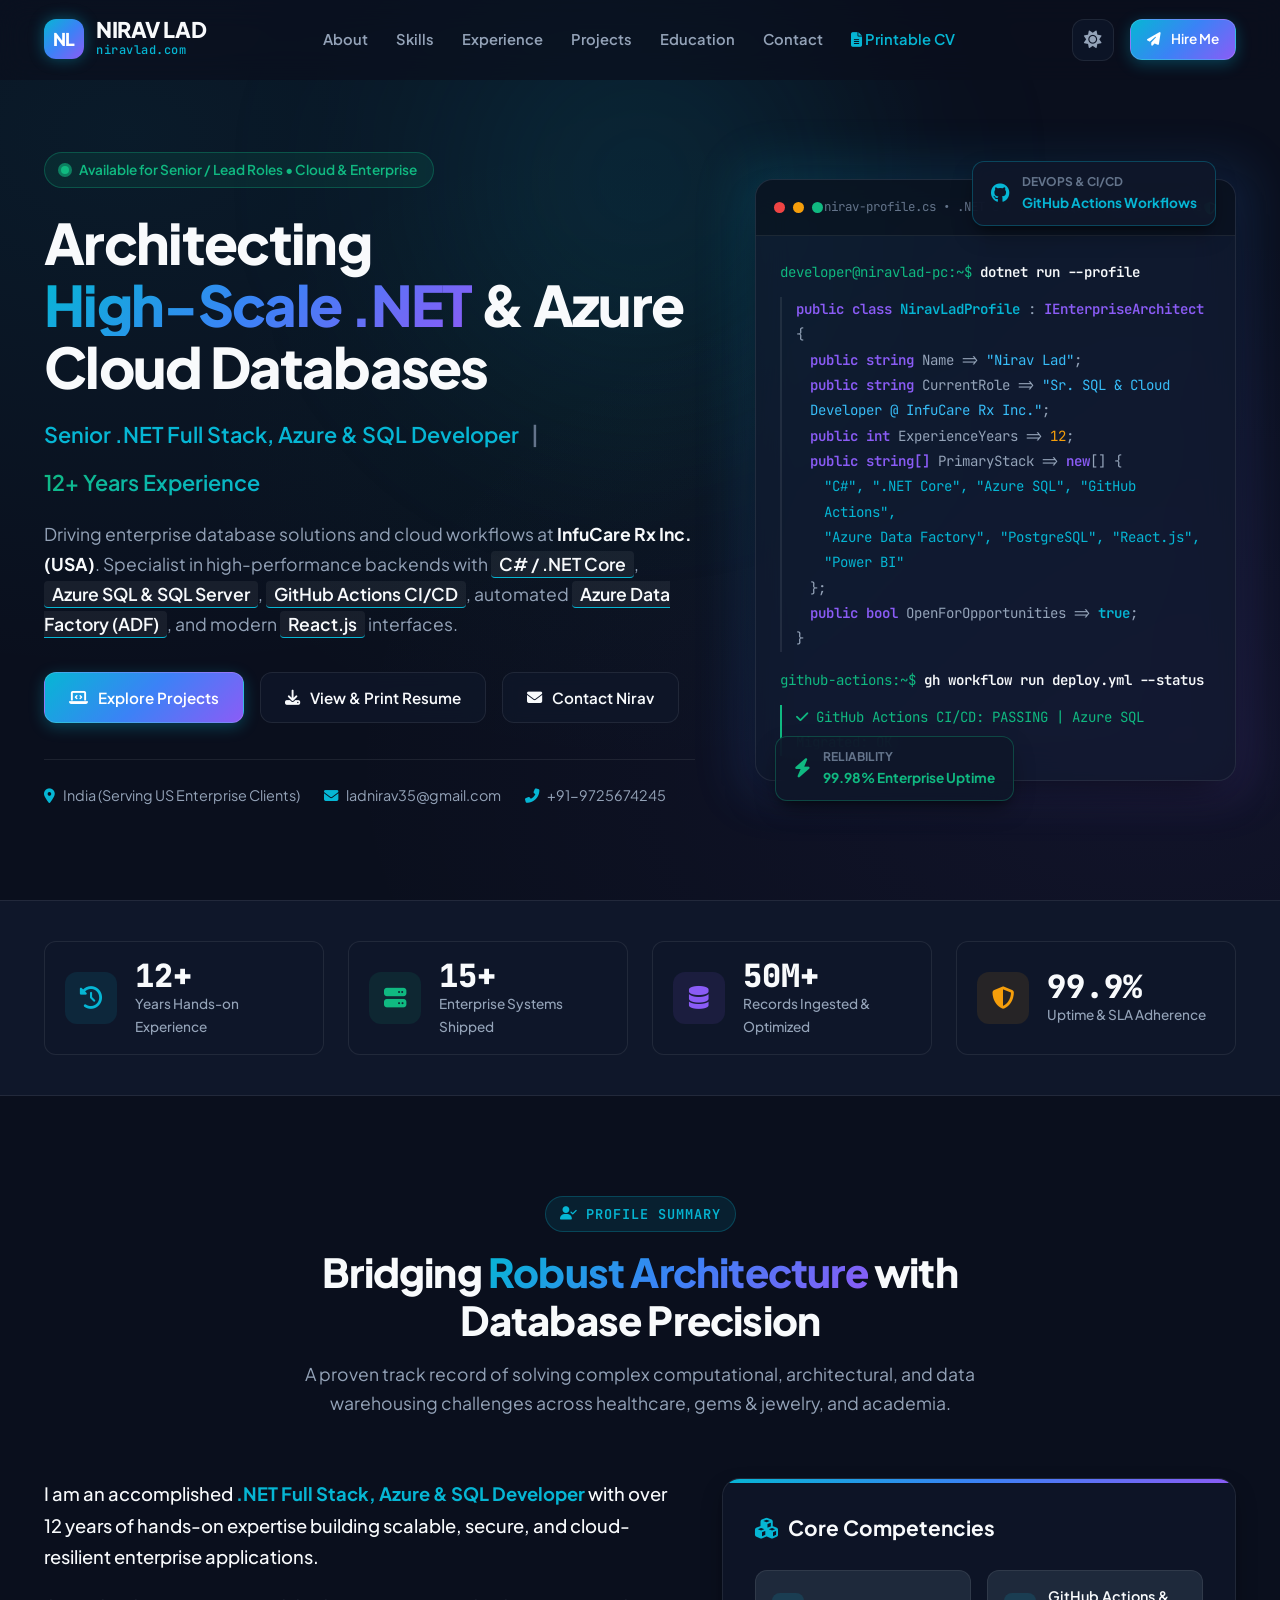
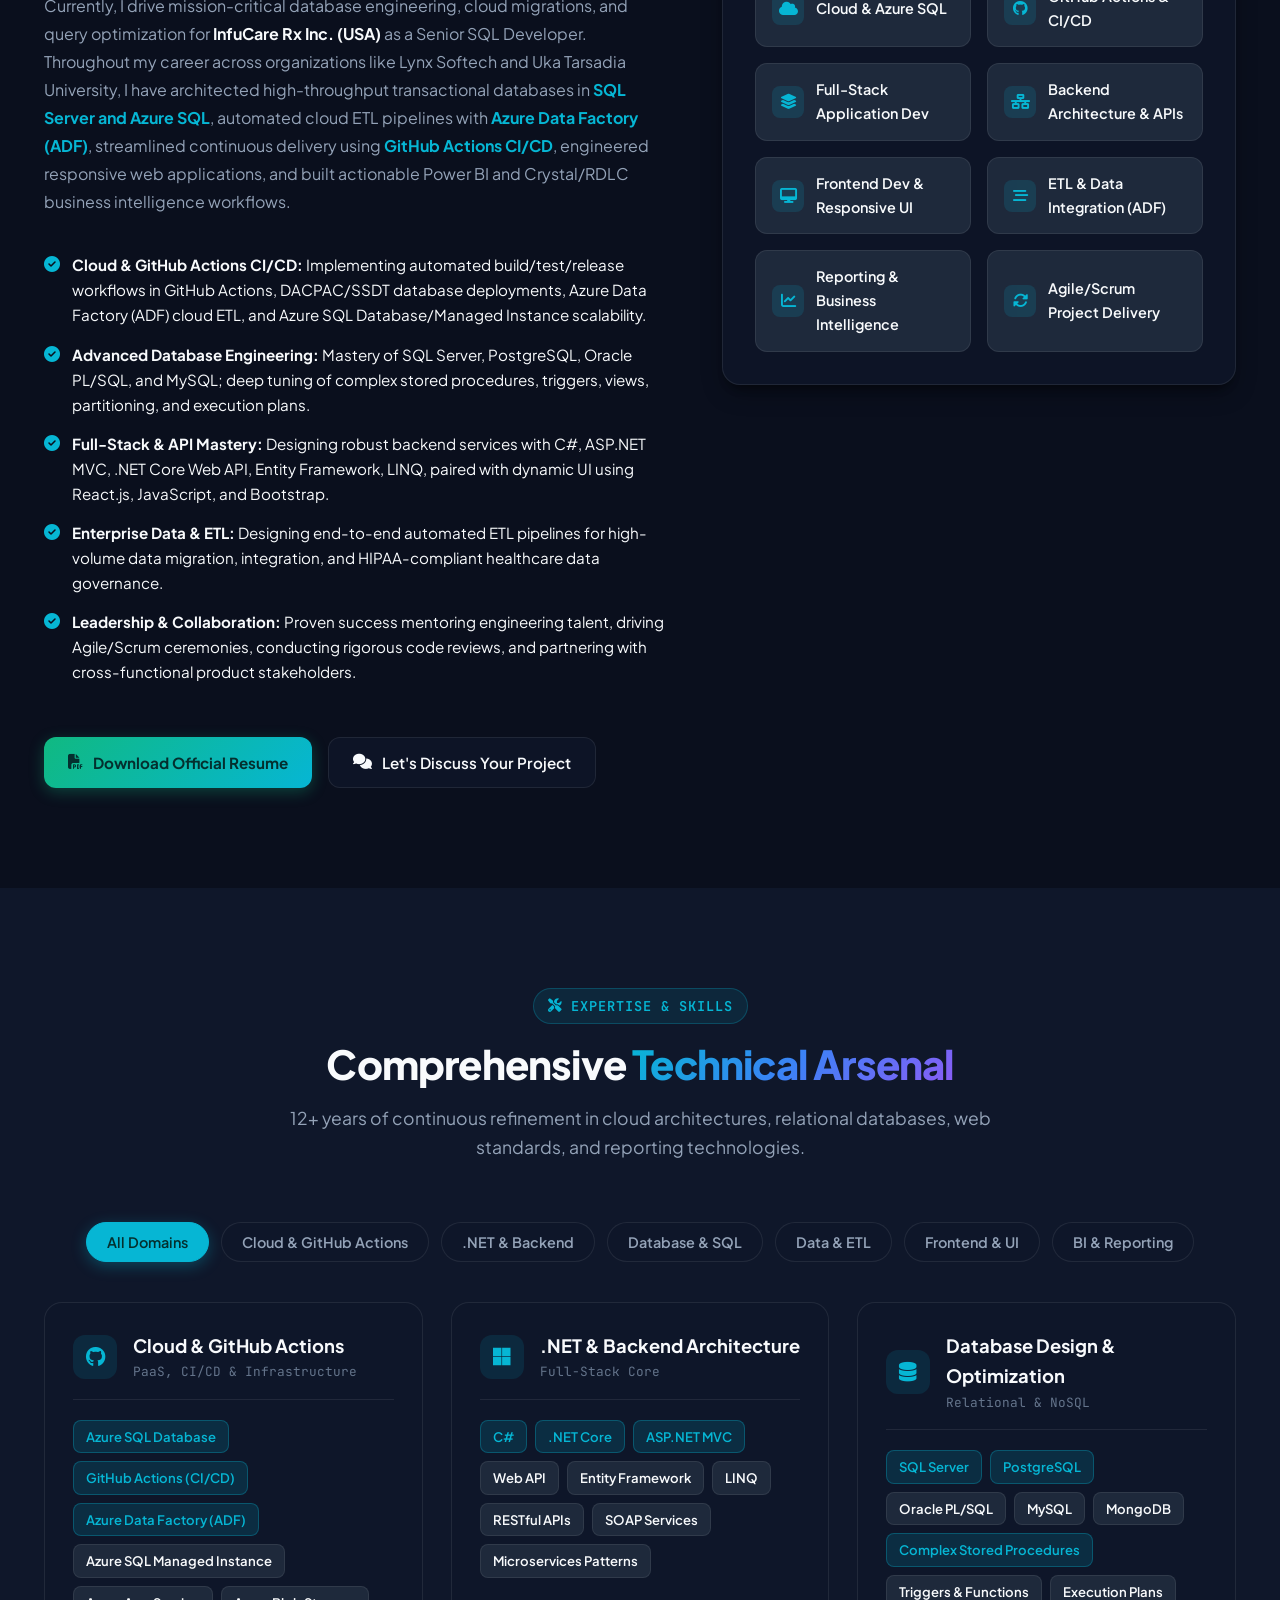
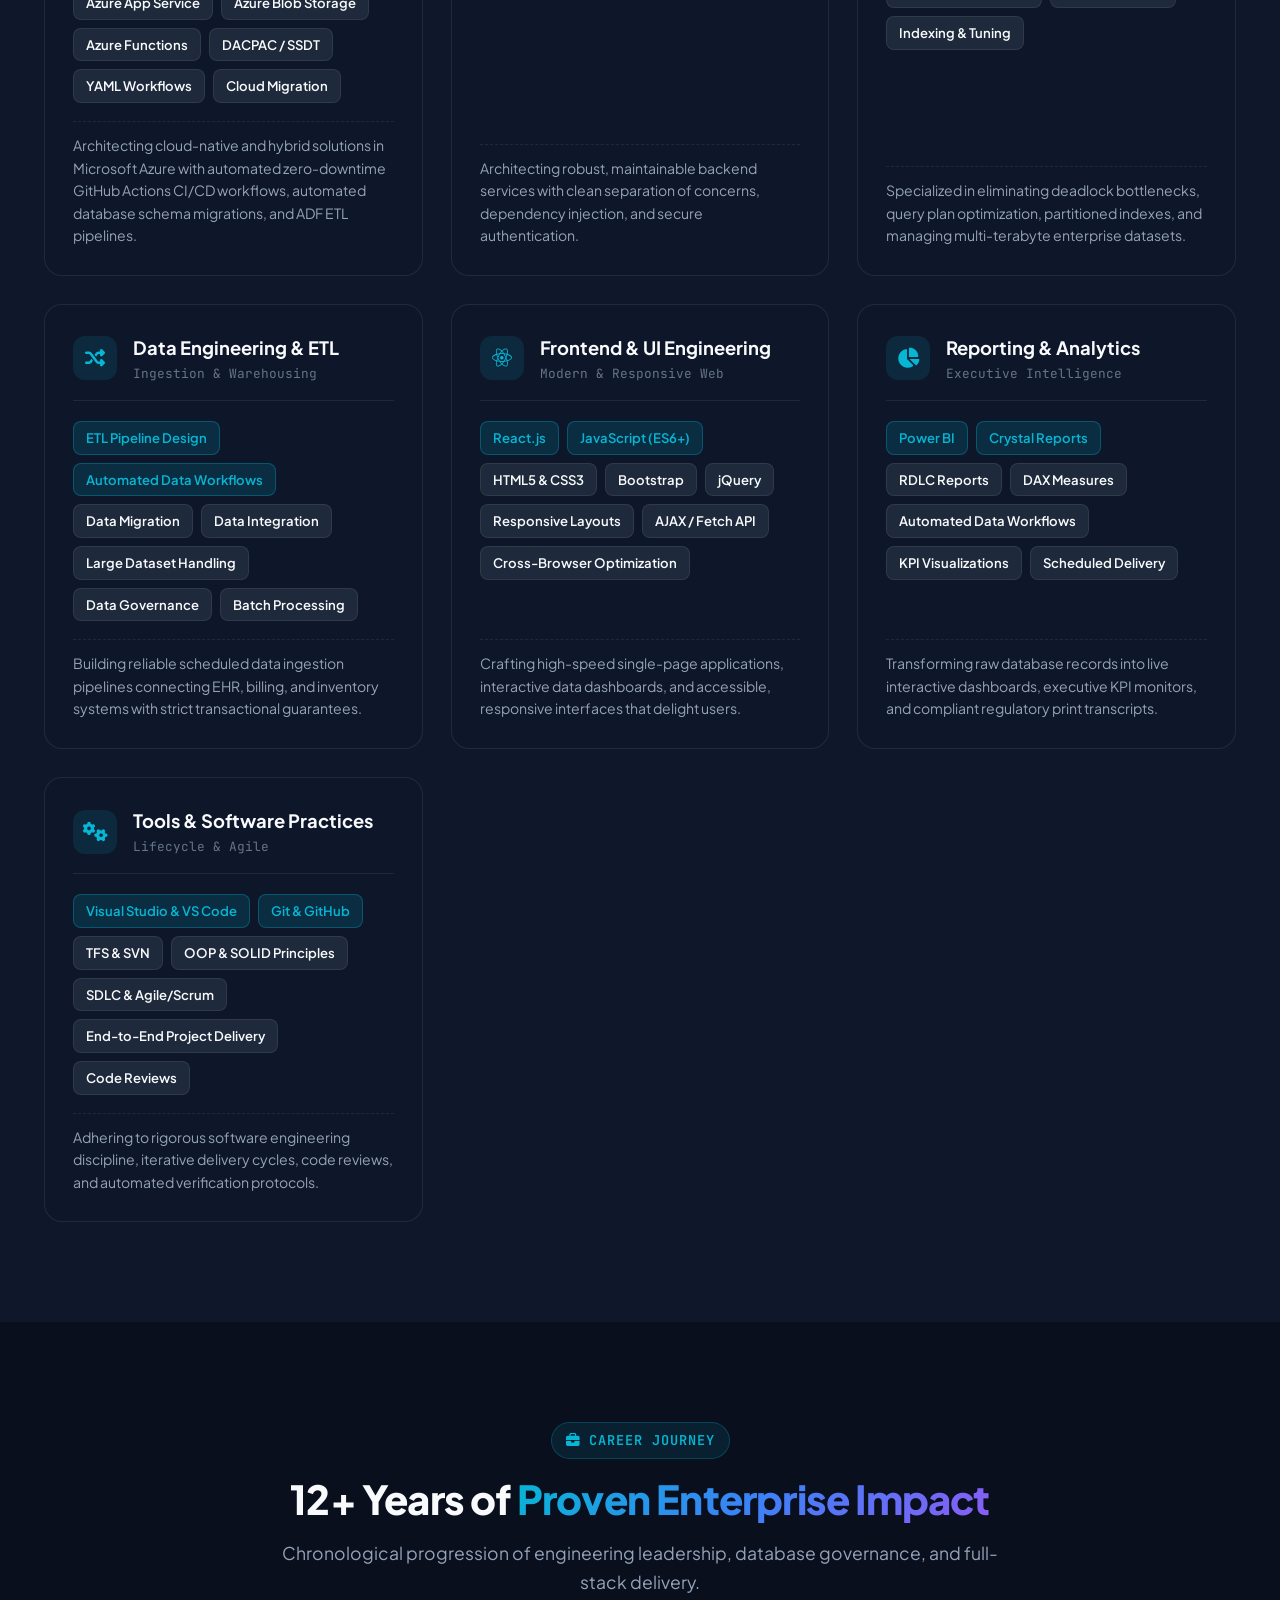
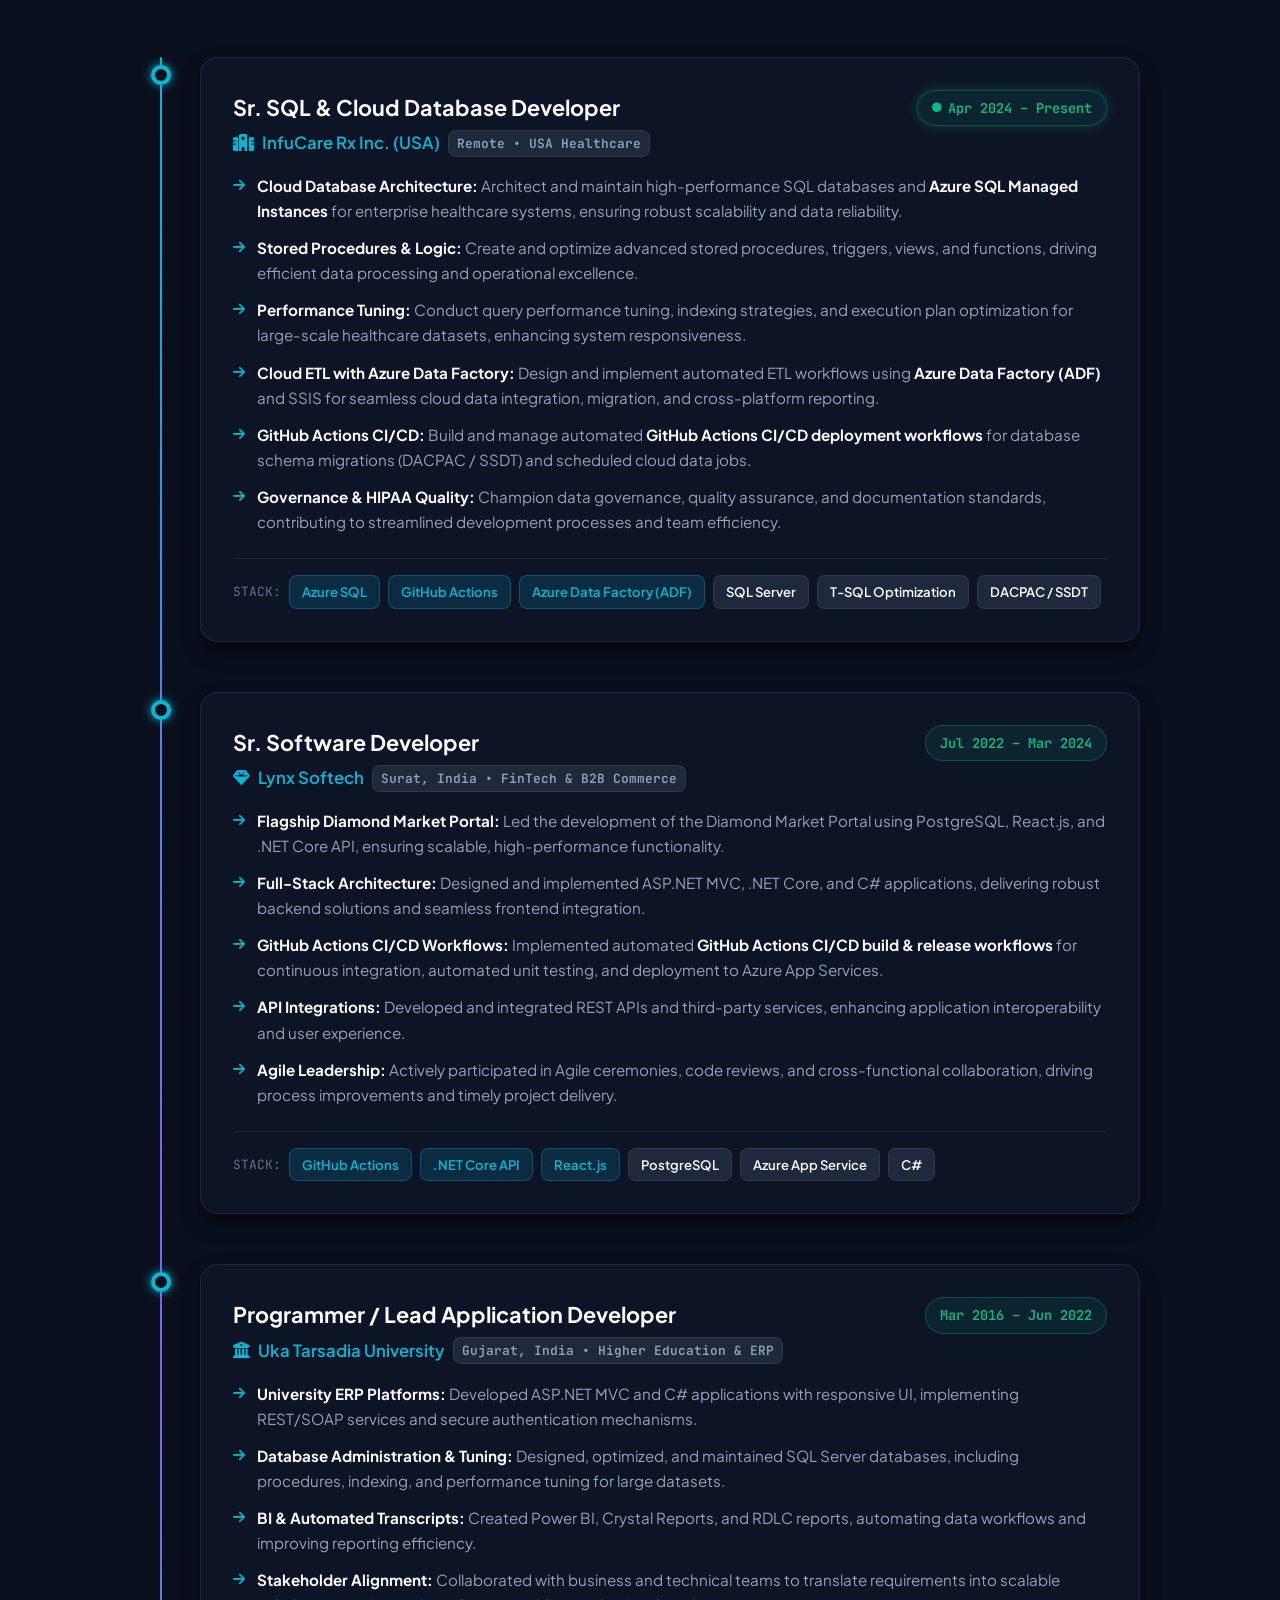
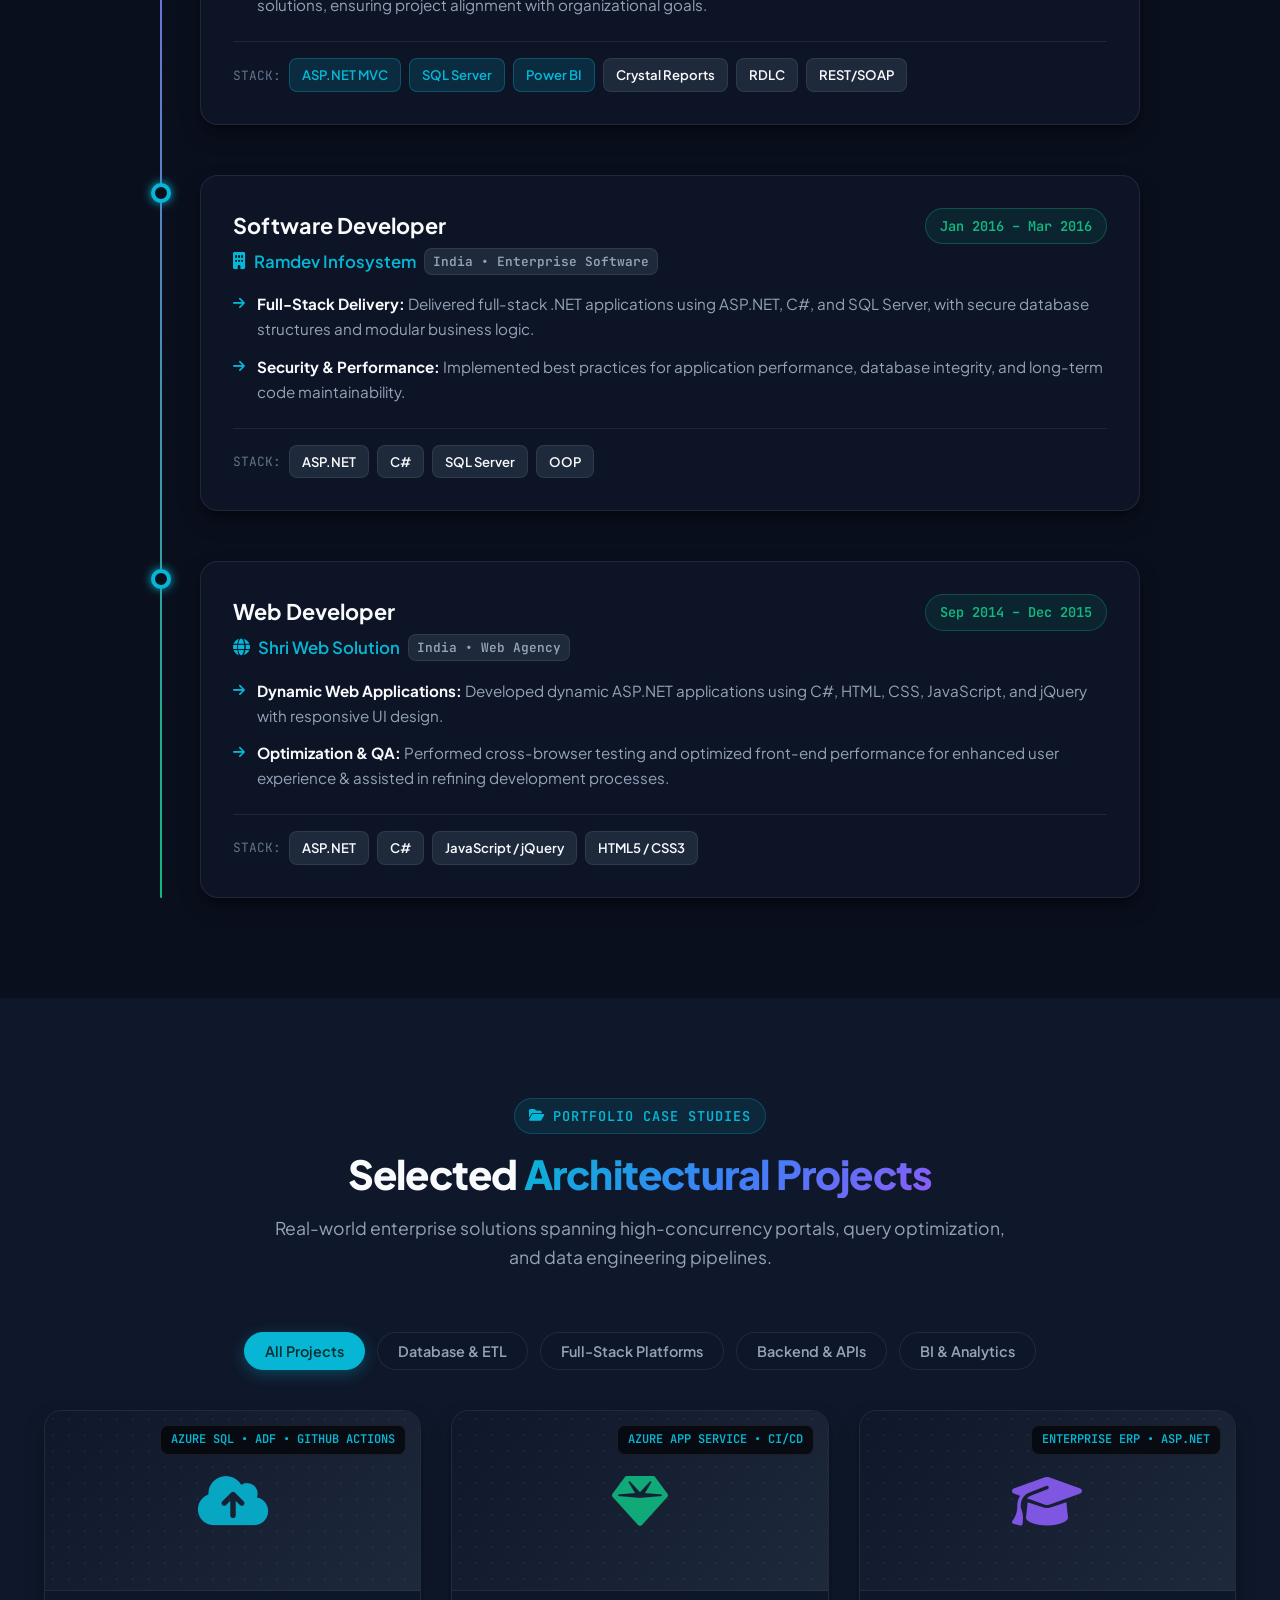
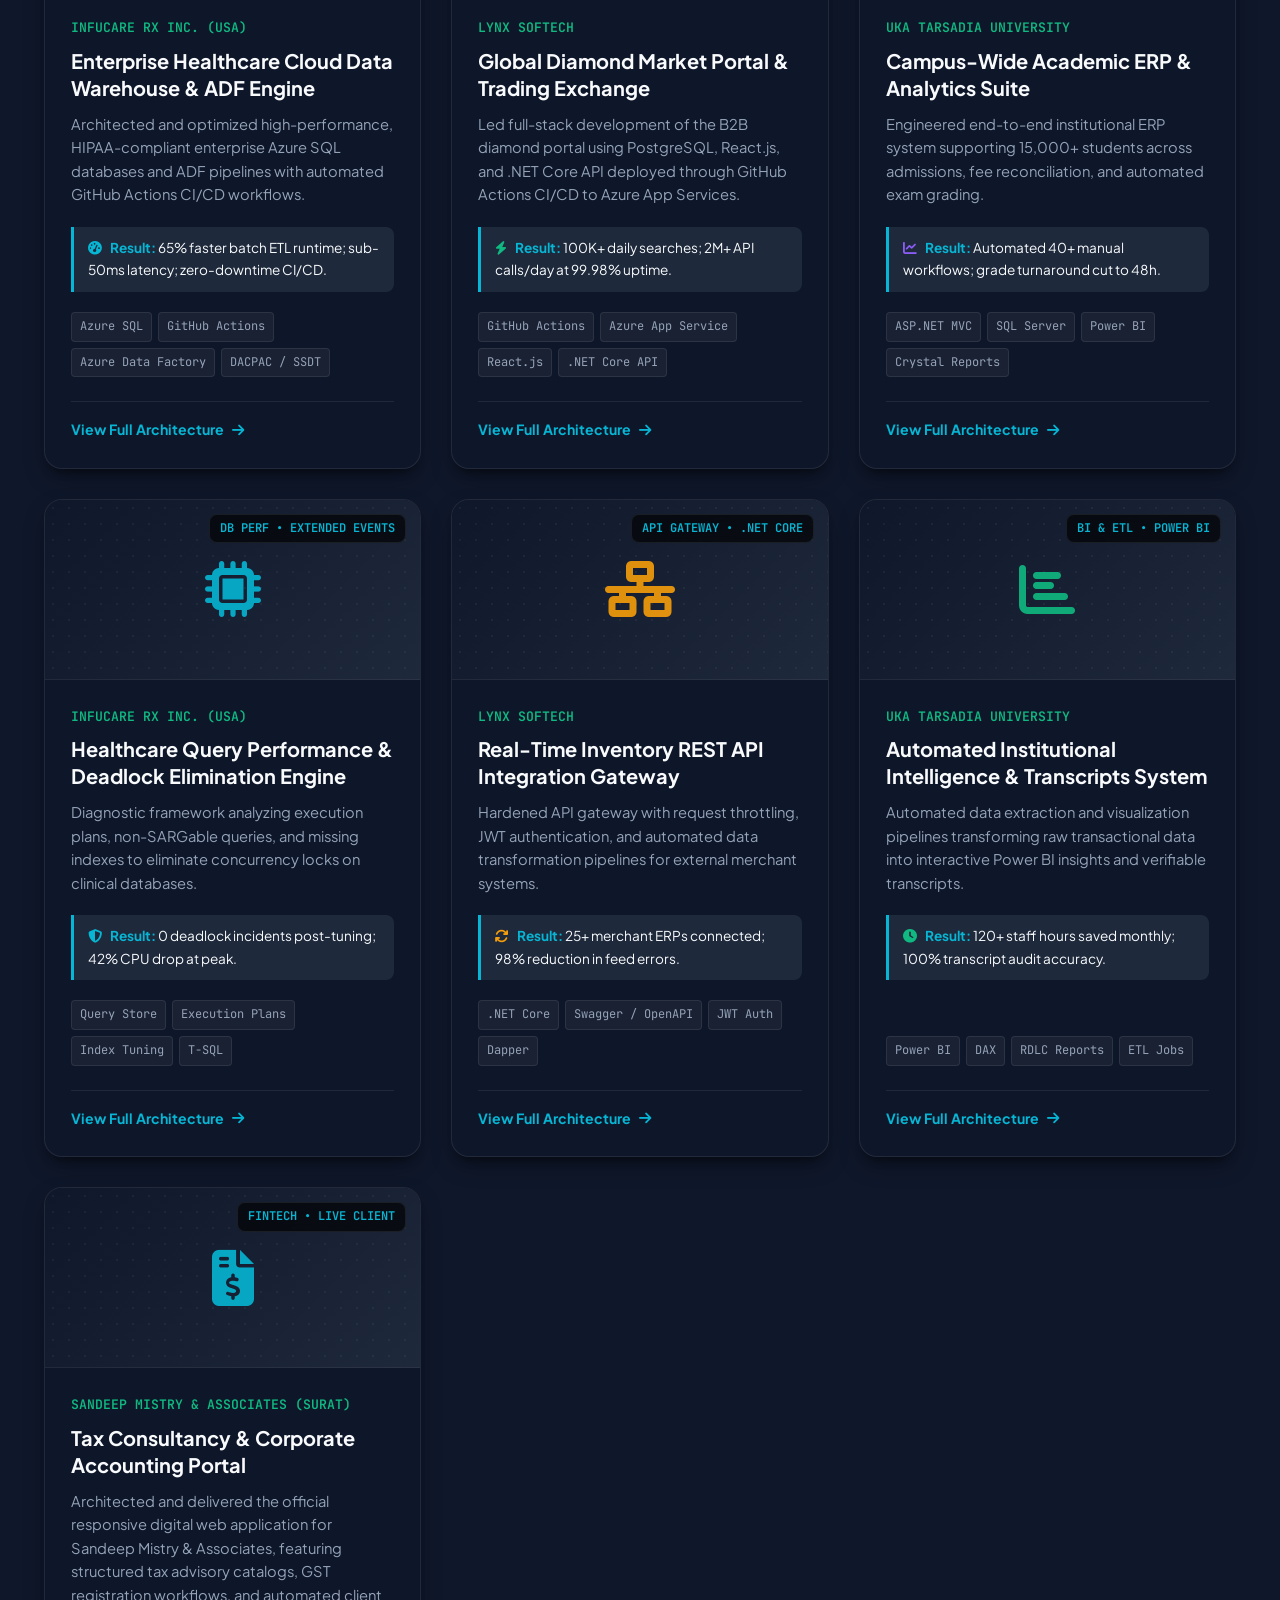
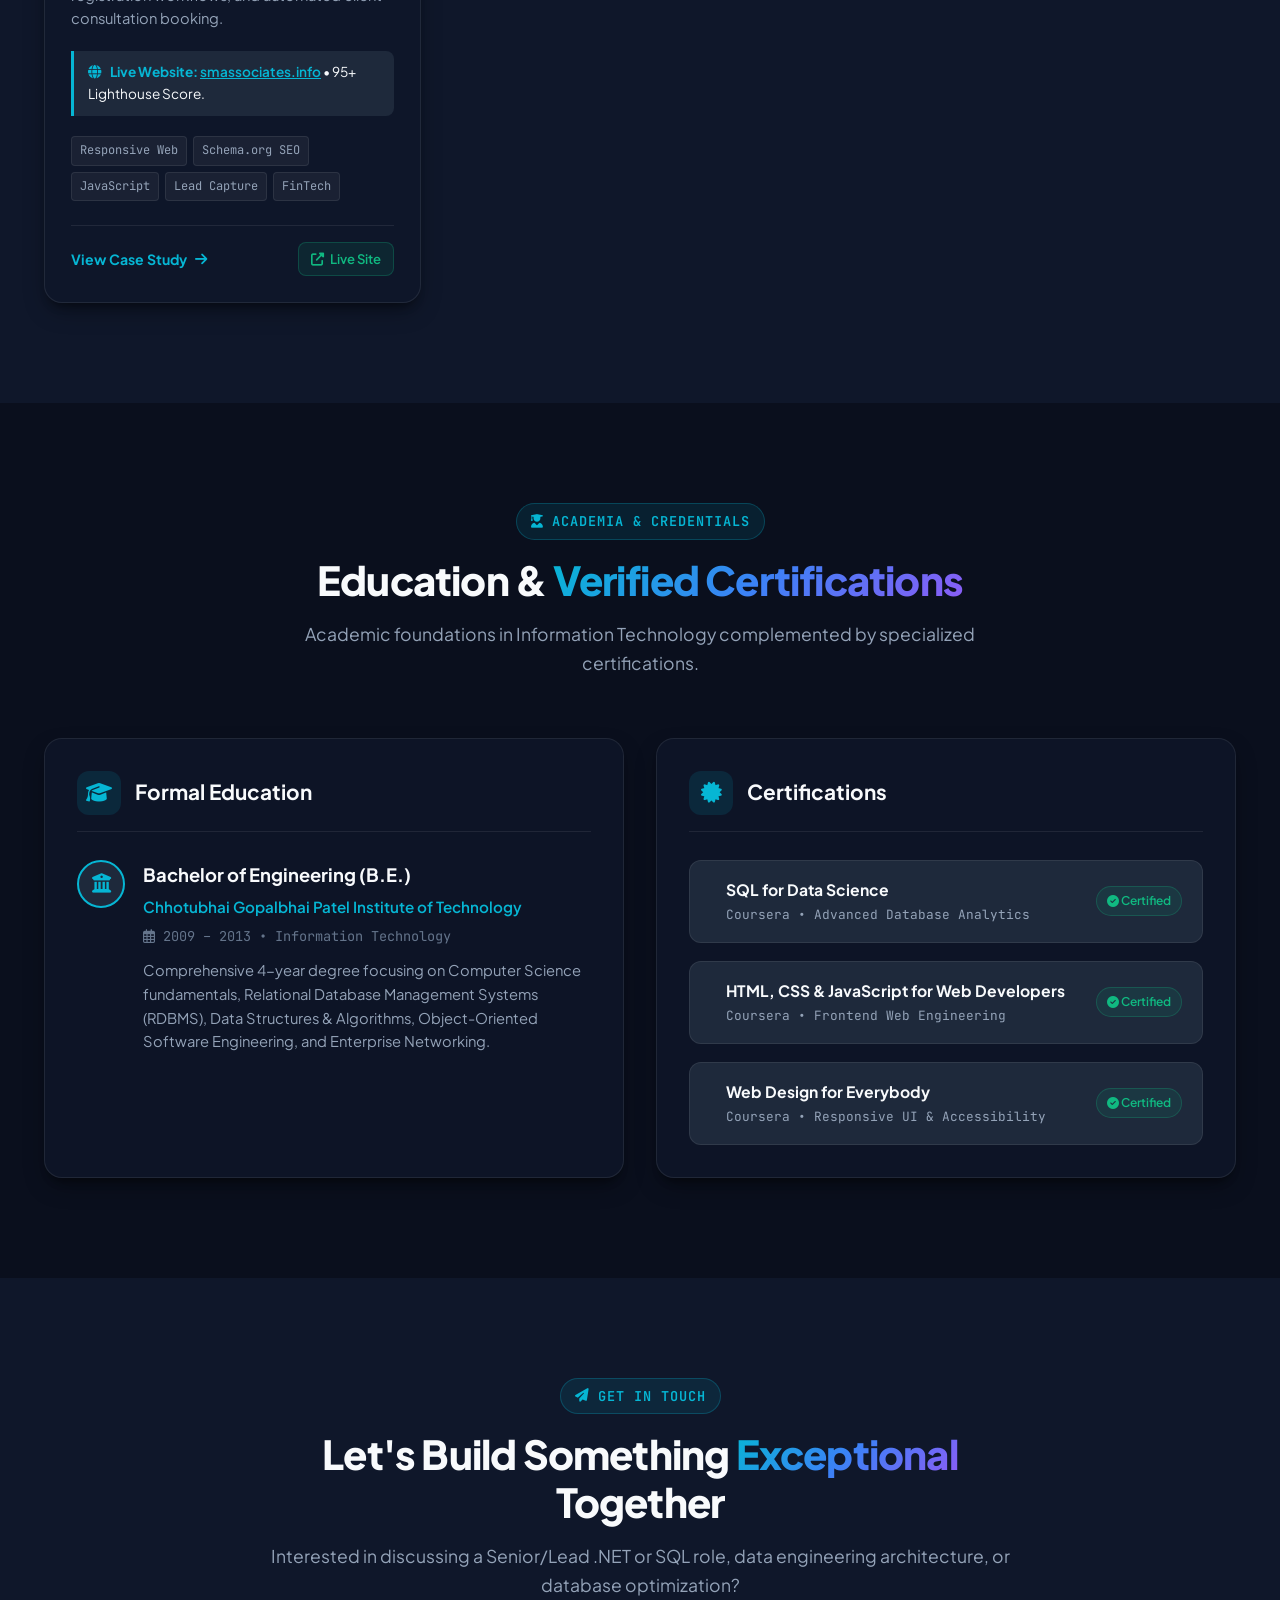
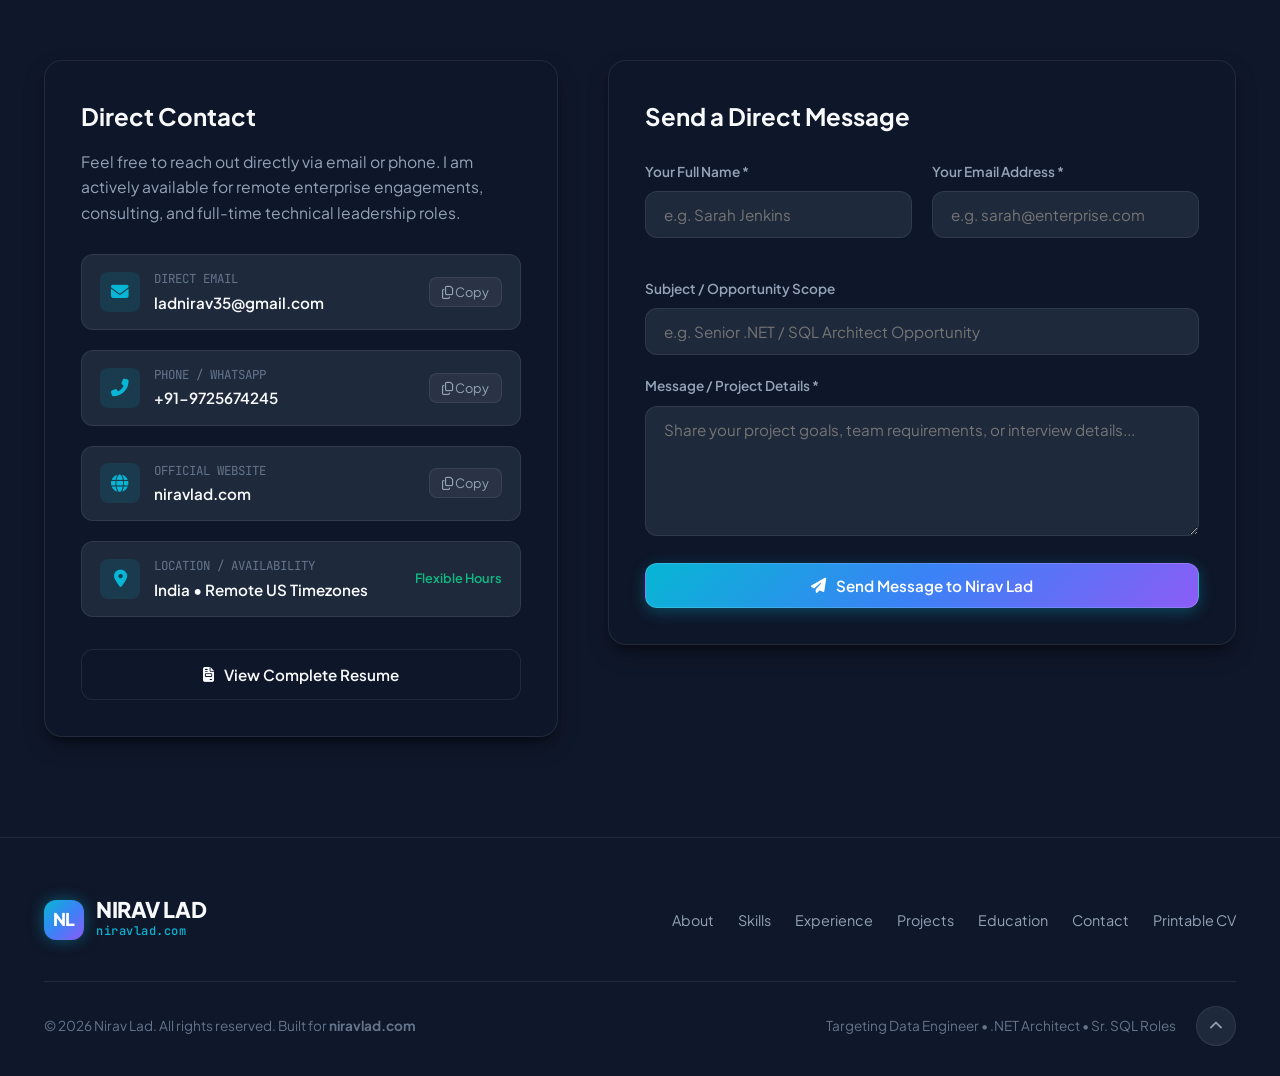
==== commit 1bb5f1a5: "Add Sandeep Mistry & Associates (smassociates.info) project to portfolio and resume" ====
--- a/index.html
+++ b/index.html
@@ -1037,6 +1037,46 @@
           </div>
         </div>
 
+        <!-- Project 7: Sandeep Mistry & Associates -->
+        <div class="project-card" data-category="fullstack">
+          <div class="project-header-visual">
+            <div class="project-pattern-overlay"></div>
+            <div class="project-badge-corner">FINTECH &bull; LIVE CLIENT</div>
+            <i class="fas fa-file-invoice-dollar project-type-icon" style="color:var(--accent-cyan);"></i>
+          </div>
+
+          <div class="project-body">
+            <div class="project-client-meta">Sandeep Mistry &amp; Associates (Surat)</div>
+            <h3 class="project-title">Tax Consultancy &amp; Corporate Accounting Portal</h3>
+            <p class="project-excerpt">
+              Architected and delivered the official responsive digital web application for Sandeep Mistry &amp; Associates, featuring structured tax advisory catalogs, GST registration workflows, and automated client consultation booking.
+            </p>
+
+            <div class="project-metrics-highlight">
+              <i class="fas fa-globe" style="color:var(--accent-cyan); margin-right:6px;"></i>
+              <span>Live Website:</span> <a href="https://smassociates.info/" target="_blank" rel="noopener noreferrer" style="color:var(--accent-cyan); text-decoration:underline; font-weight:600;">smassociates.info</a> &bull; 95+ Lighthouse Score.
+            </div>
+
+            <div class="project-tags">
+              <span class="project-tag-item">Responsive Web</span>
+              <span class="project-tag-item">Schema.org SEO</span>
+              <span class="project-tag-item">JavaScript</span>
+              <span class="project-tag-item">Lead Capture</span>
+              <span class="project-tag-item">FinTech</span>
+            </div>
+
+            <div class="project-footer">
+              <a href="#" class="btn-view-project" data-project-id="7">
+                <span>View Case Study</span>
+                <i class="fas fa-arrow-right"></i>
+              </a>
+              <a href="https://smassociates.info/" target="_blank" rel="noopener noreferrer" class="btn-live-project" title="Open live website in new tab">
+                <i class="fas fa-external-link-alt"></i> Live Site
+              </a>
+            </div>
+          </div>
+        </div>
+
       </div>
     </div>
   </section>
--- a/style.css
+++ b/style.css
@@ -1394,6 +1394,28 @@
 .btn-view-project:hover {
   gap: 12px;
   color: #fff;
+}
+
+.btn-live-project {
+  font-size: 0.82rem;
+  font-weight: 600;
+  color: var(--accent-emerald);
+  background: rgba(16, 185, 129, 0.1);
+  border: 1px solid rgba(16, 185, 129, 0.25);
+  padding: 5px 12px;
+  border-radius: var(--radius-sm);
+  display: inline-flex;
+  align-items: center;
+  gap: 6px;
+  transition: all var(--transition-fast);
+  text-decoration: none;
+}
+
+.btn-live-project:hover {
+  background: var(--accent-emerald);
+  color: #042f2e;
+  border-color: var(--accent-emerald);
+  transform: translateY(-1px);
 }
 
 /* --------------------------------------------------------------------------
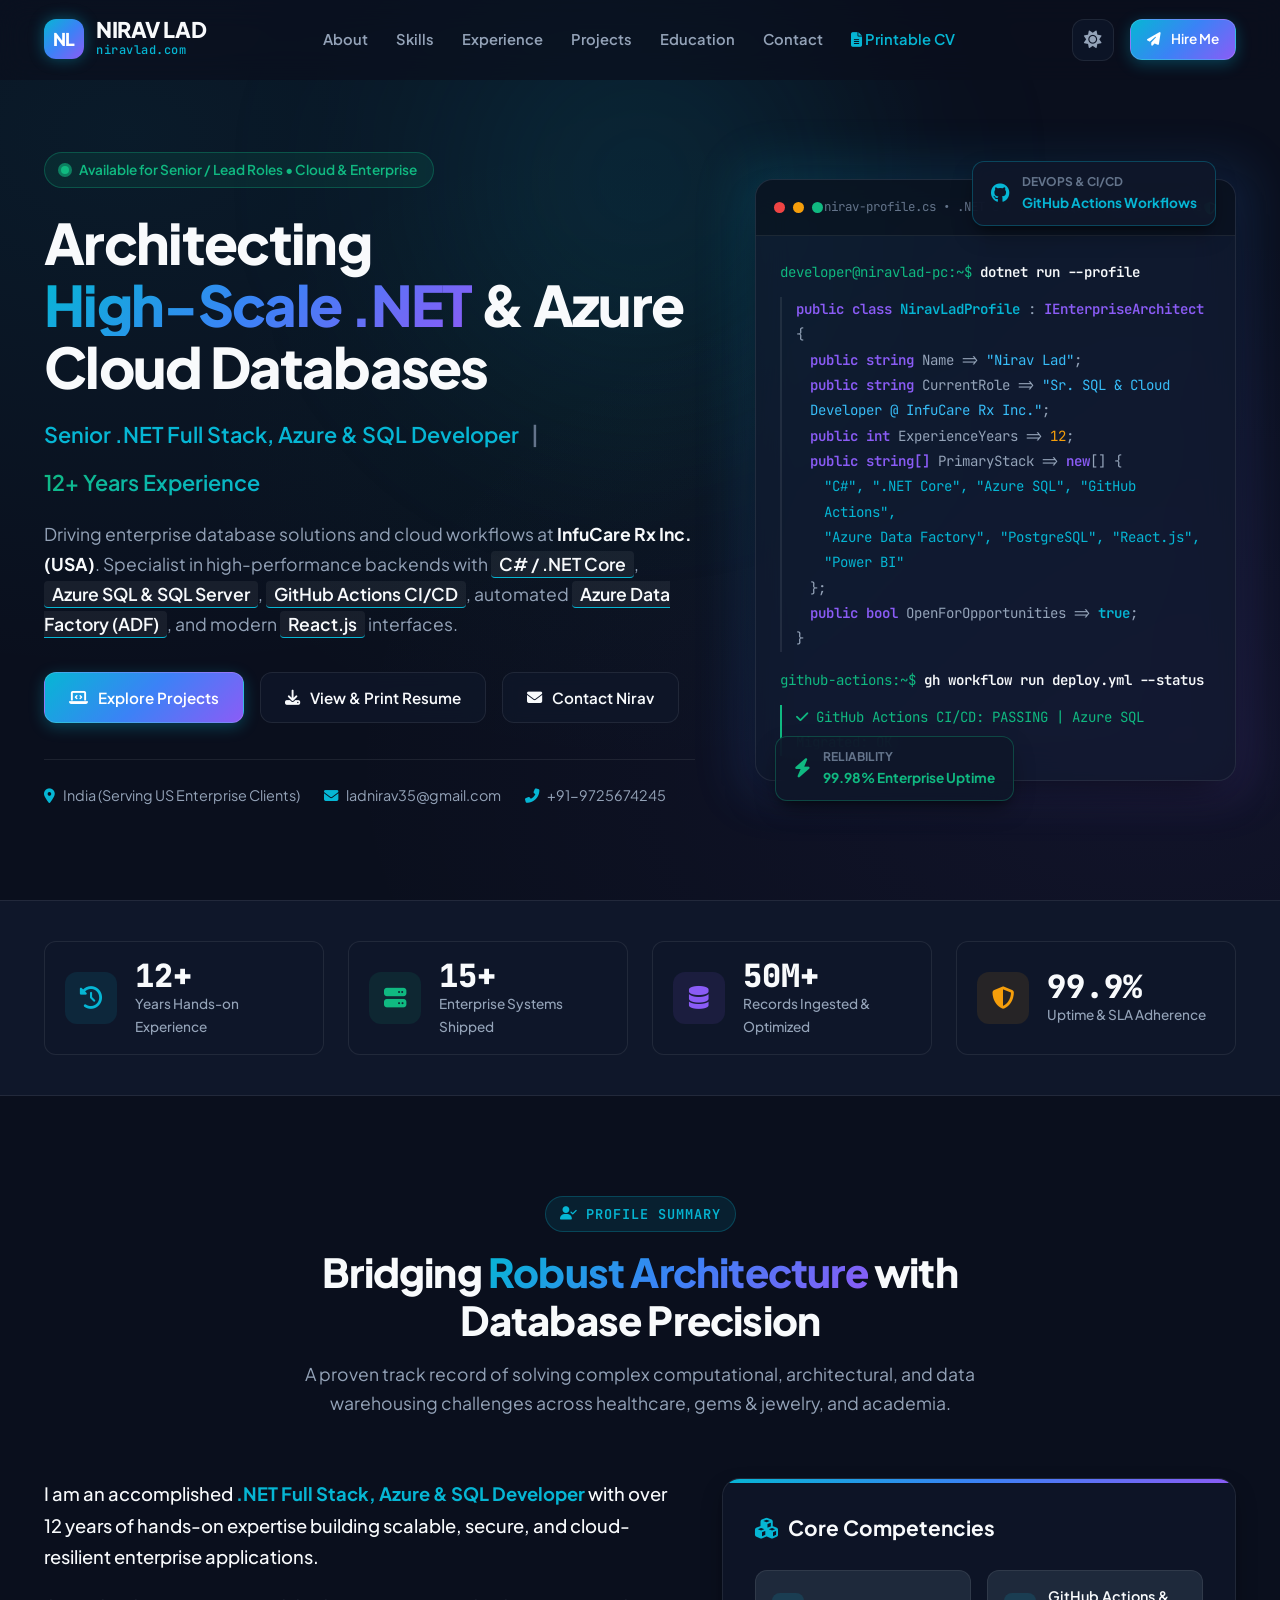
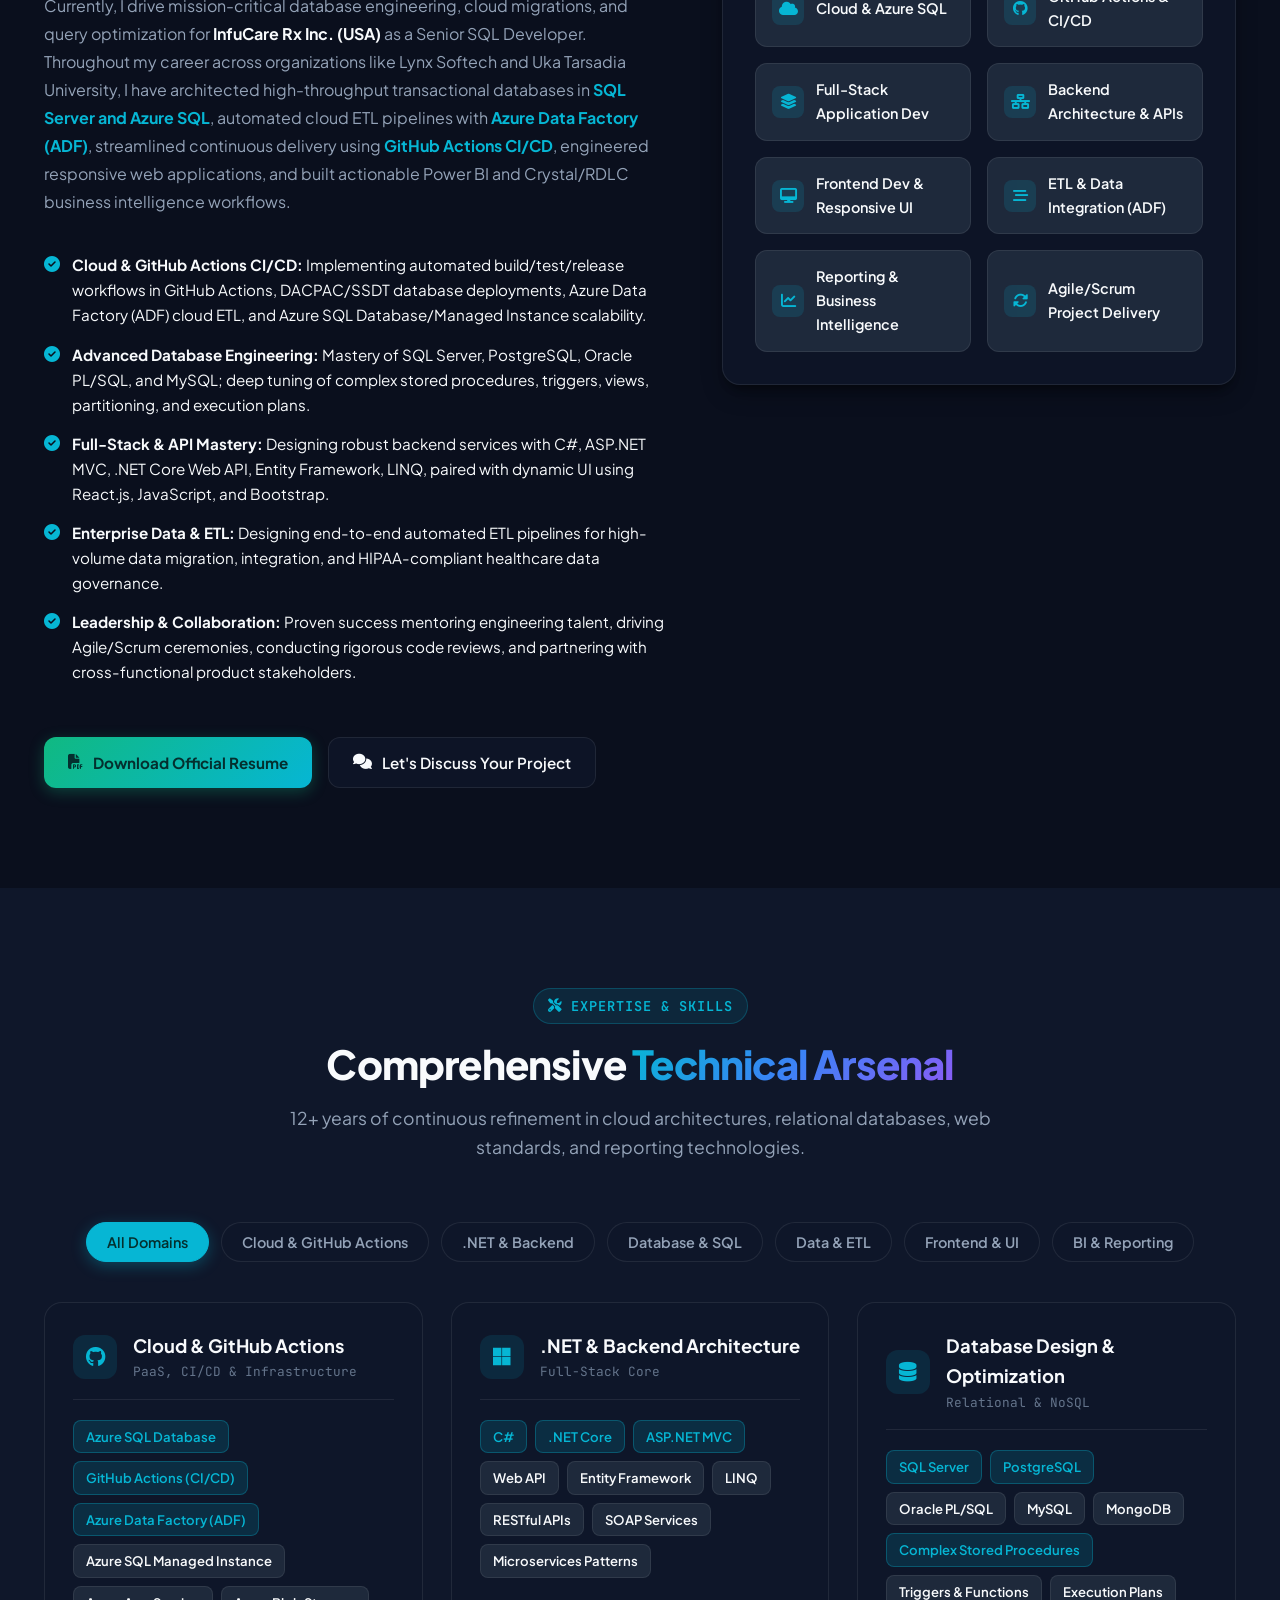
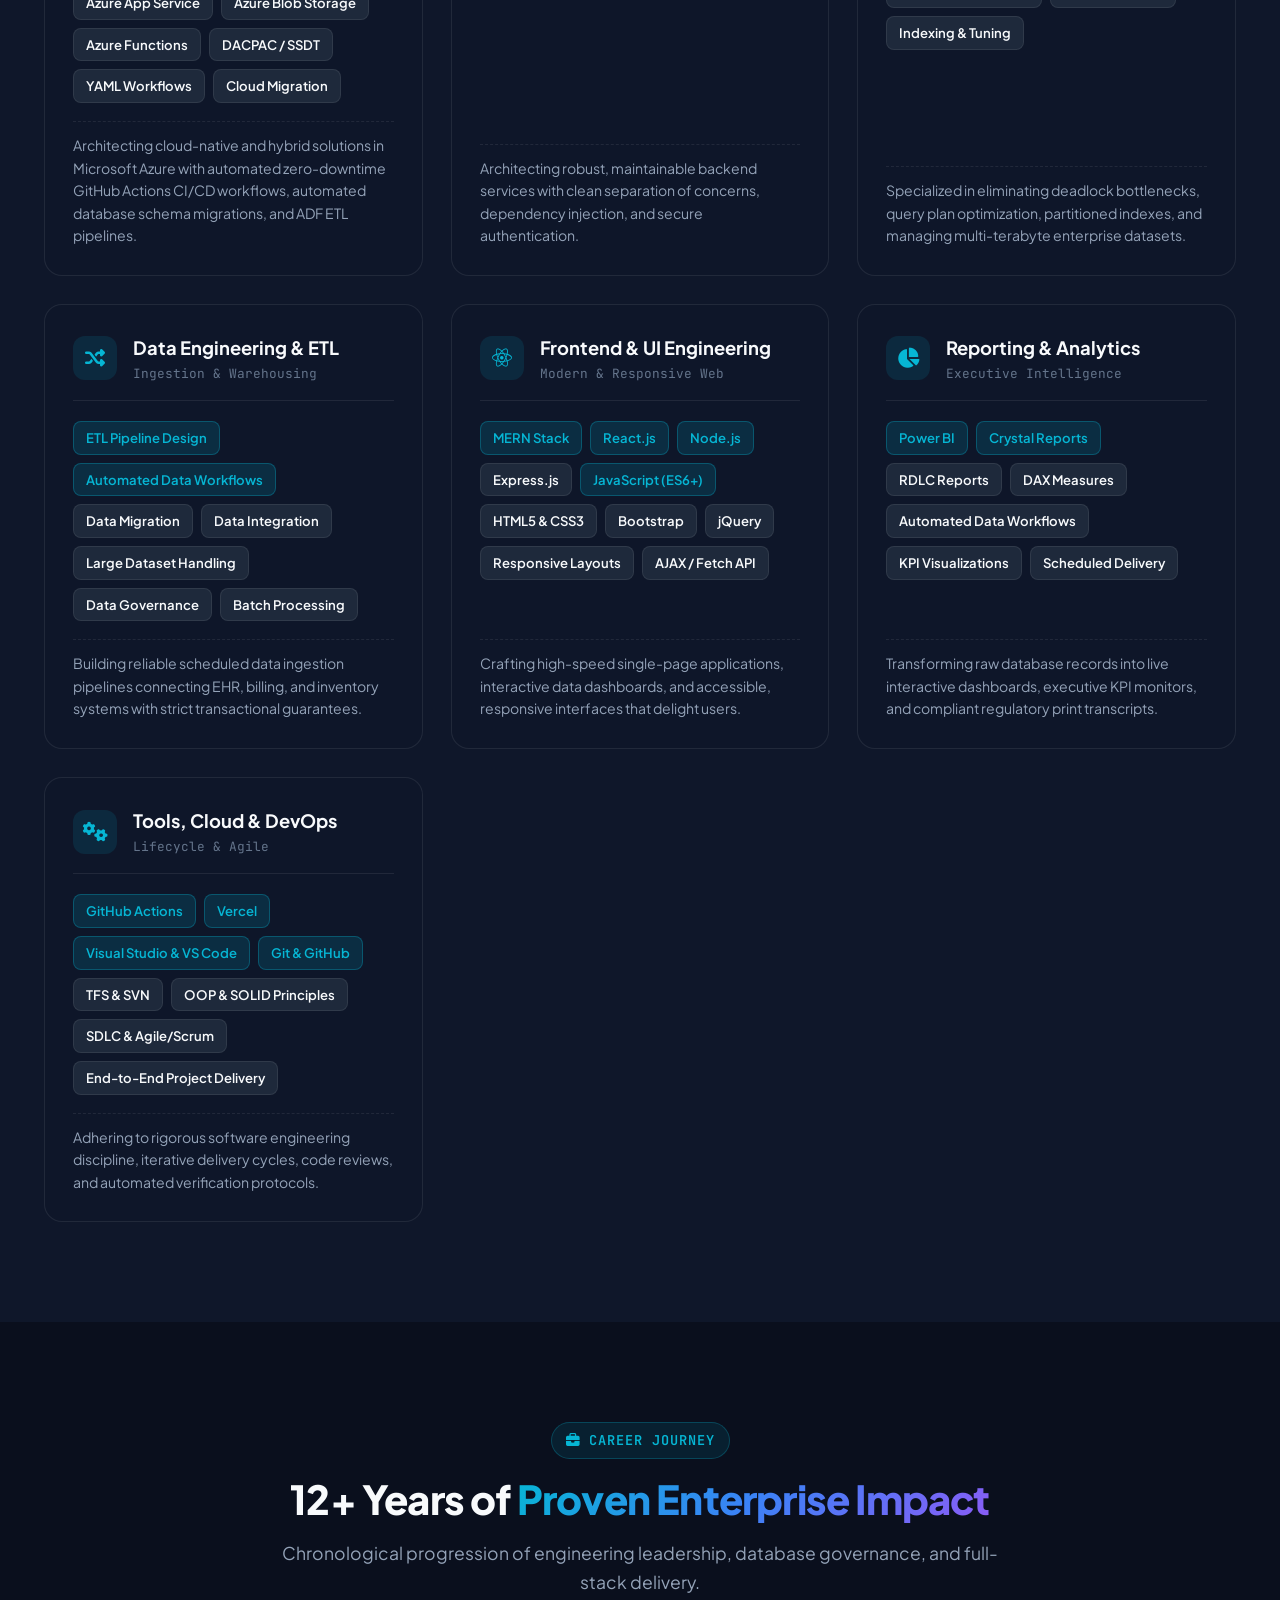
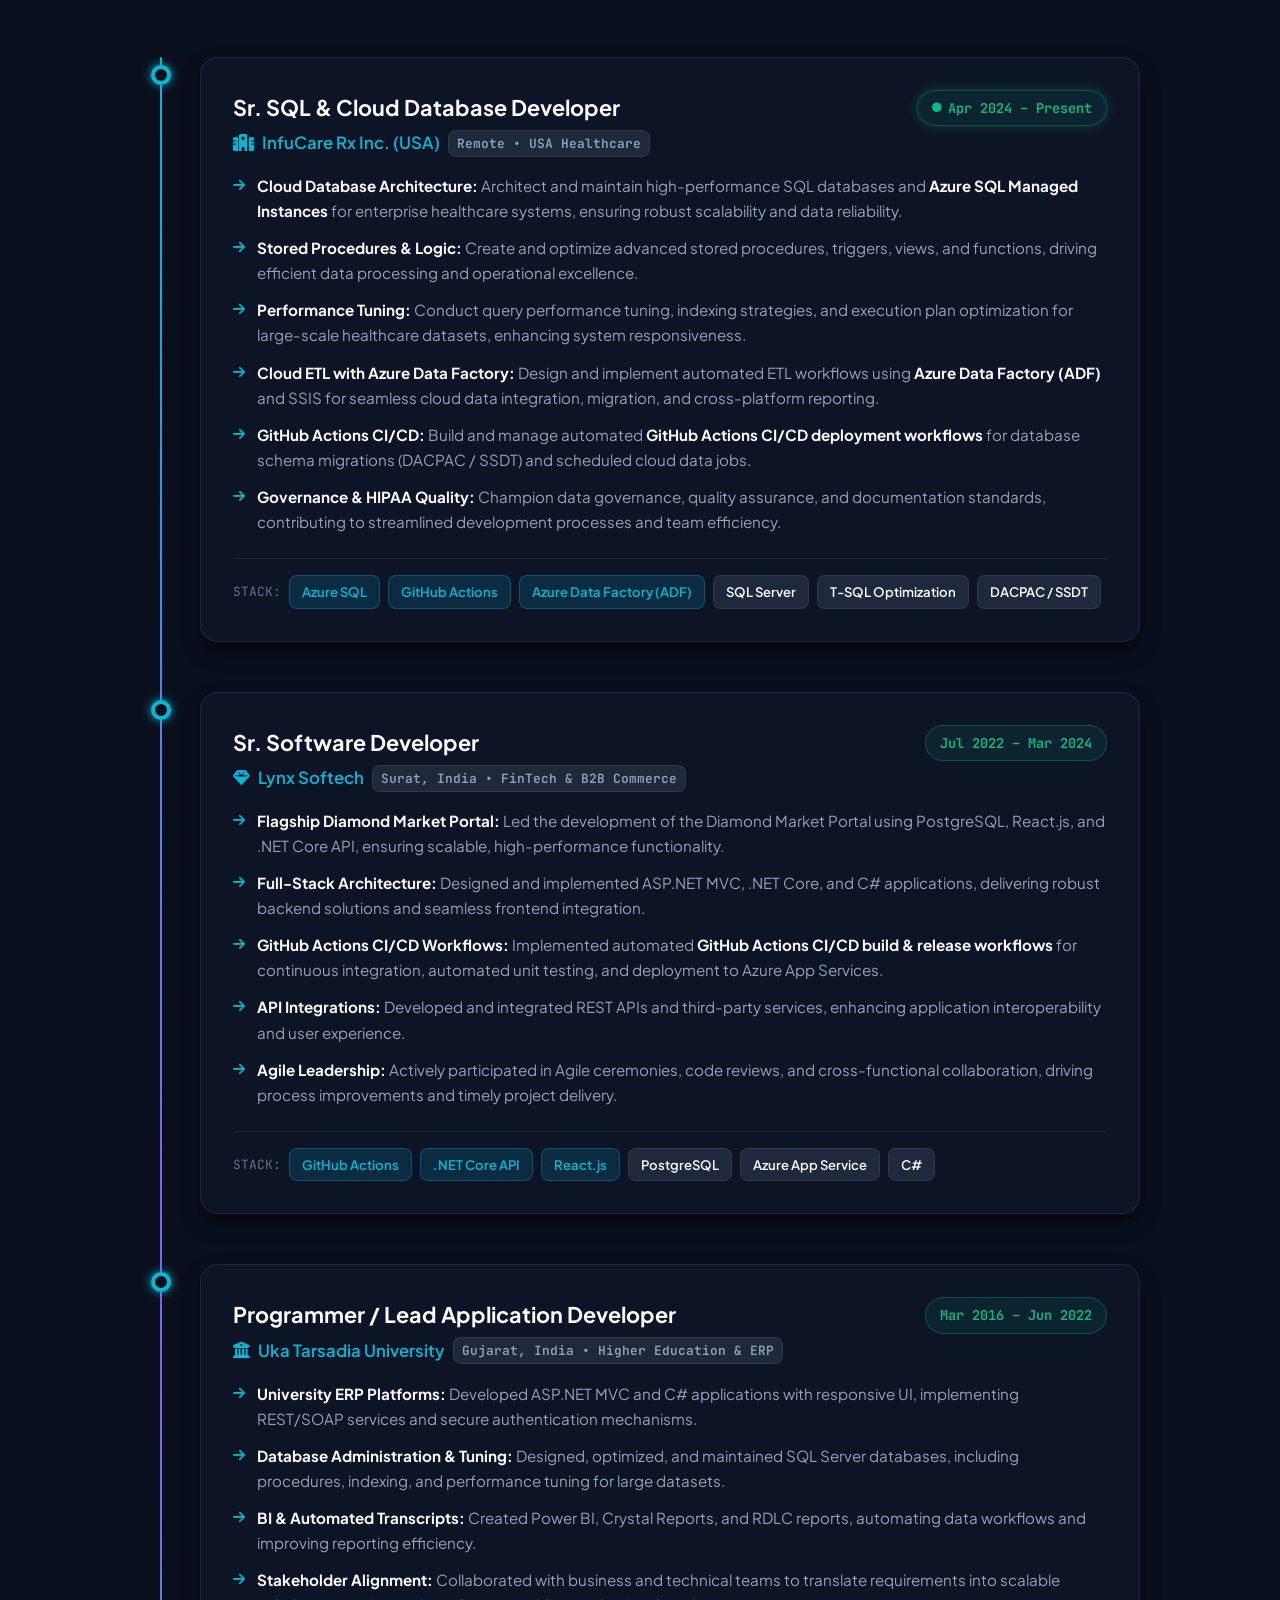
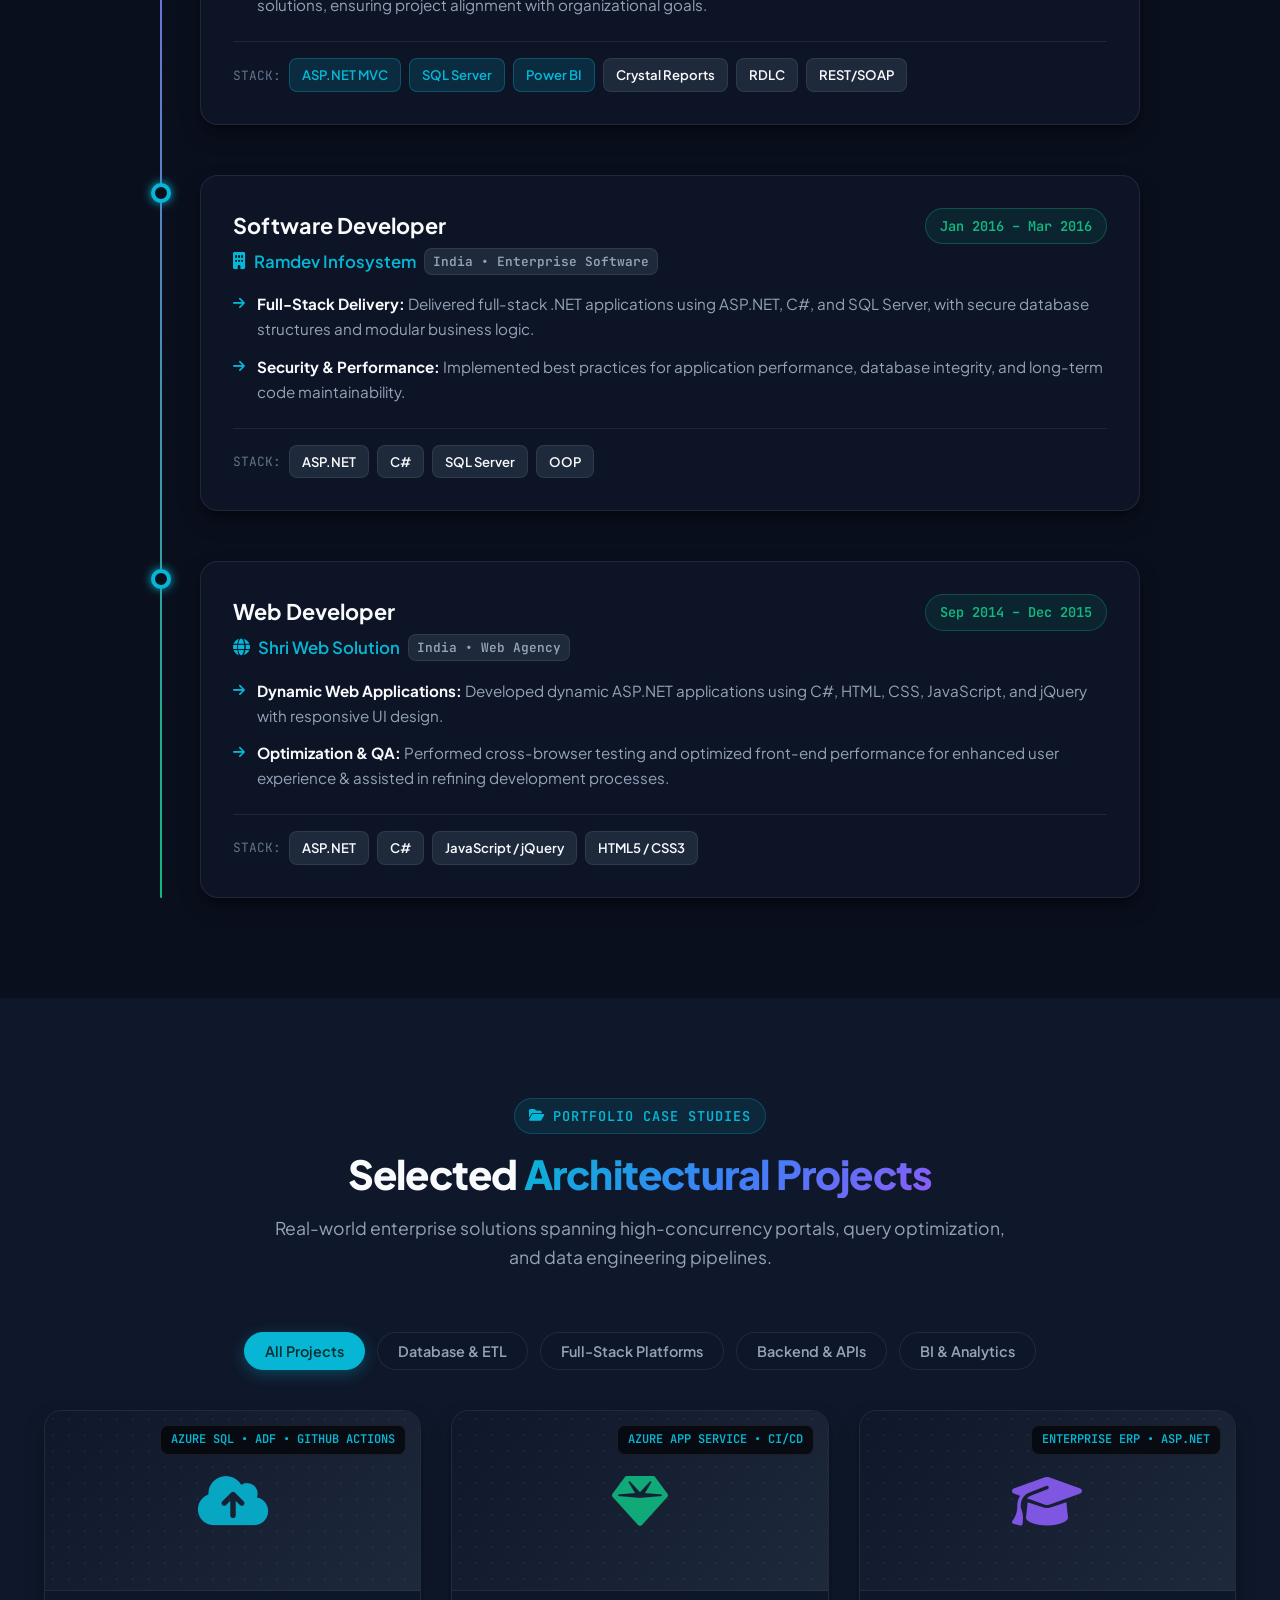
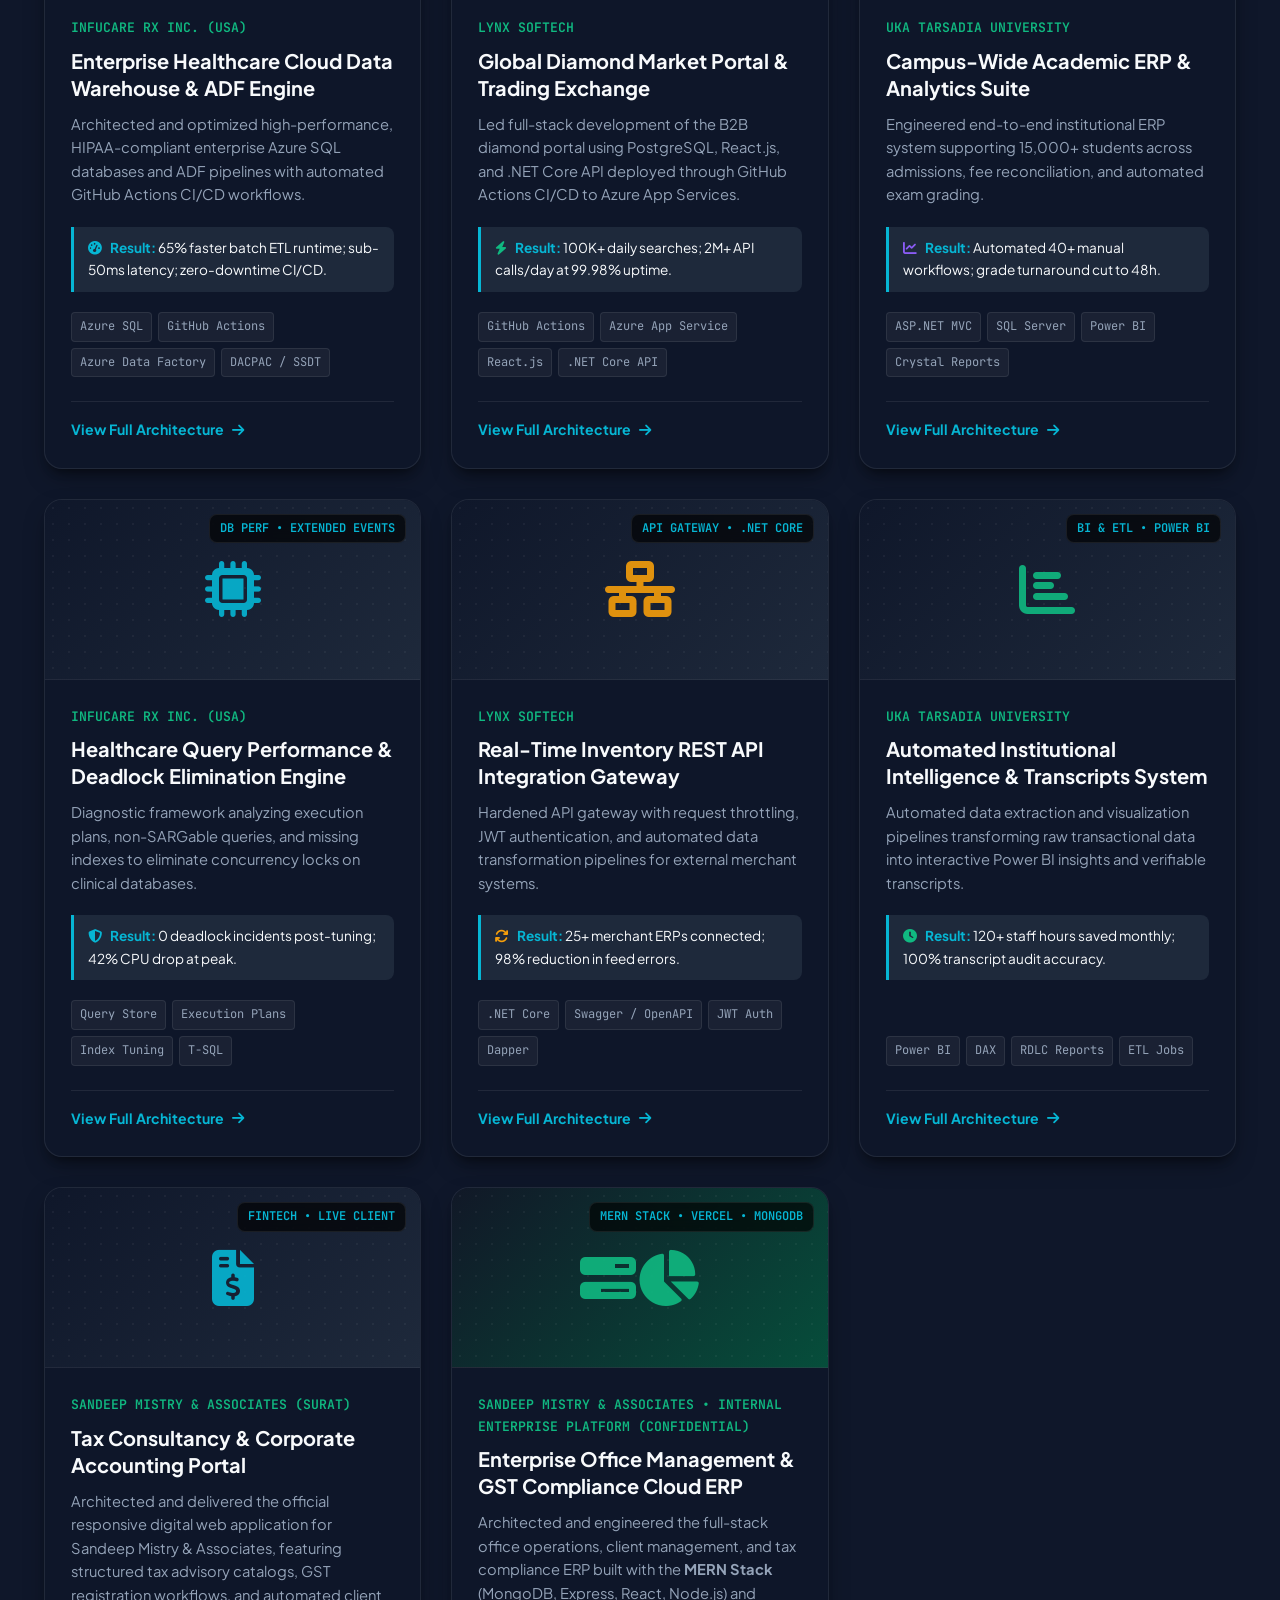
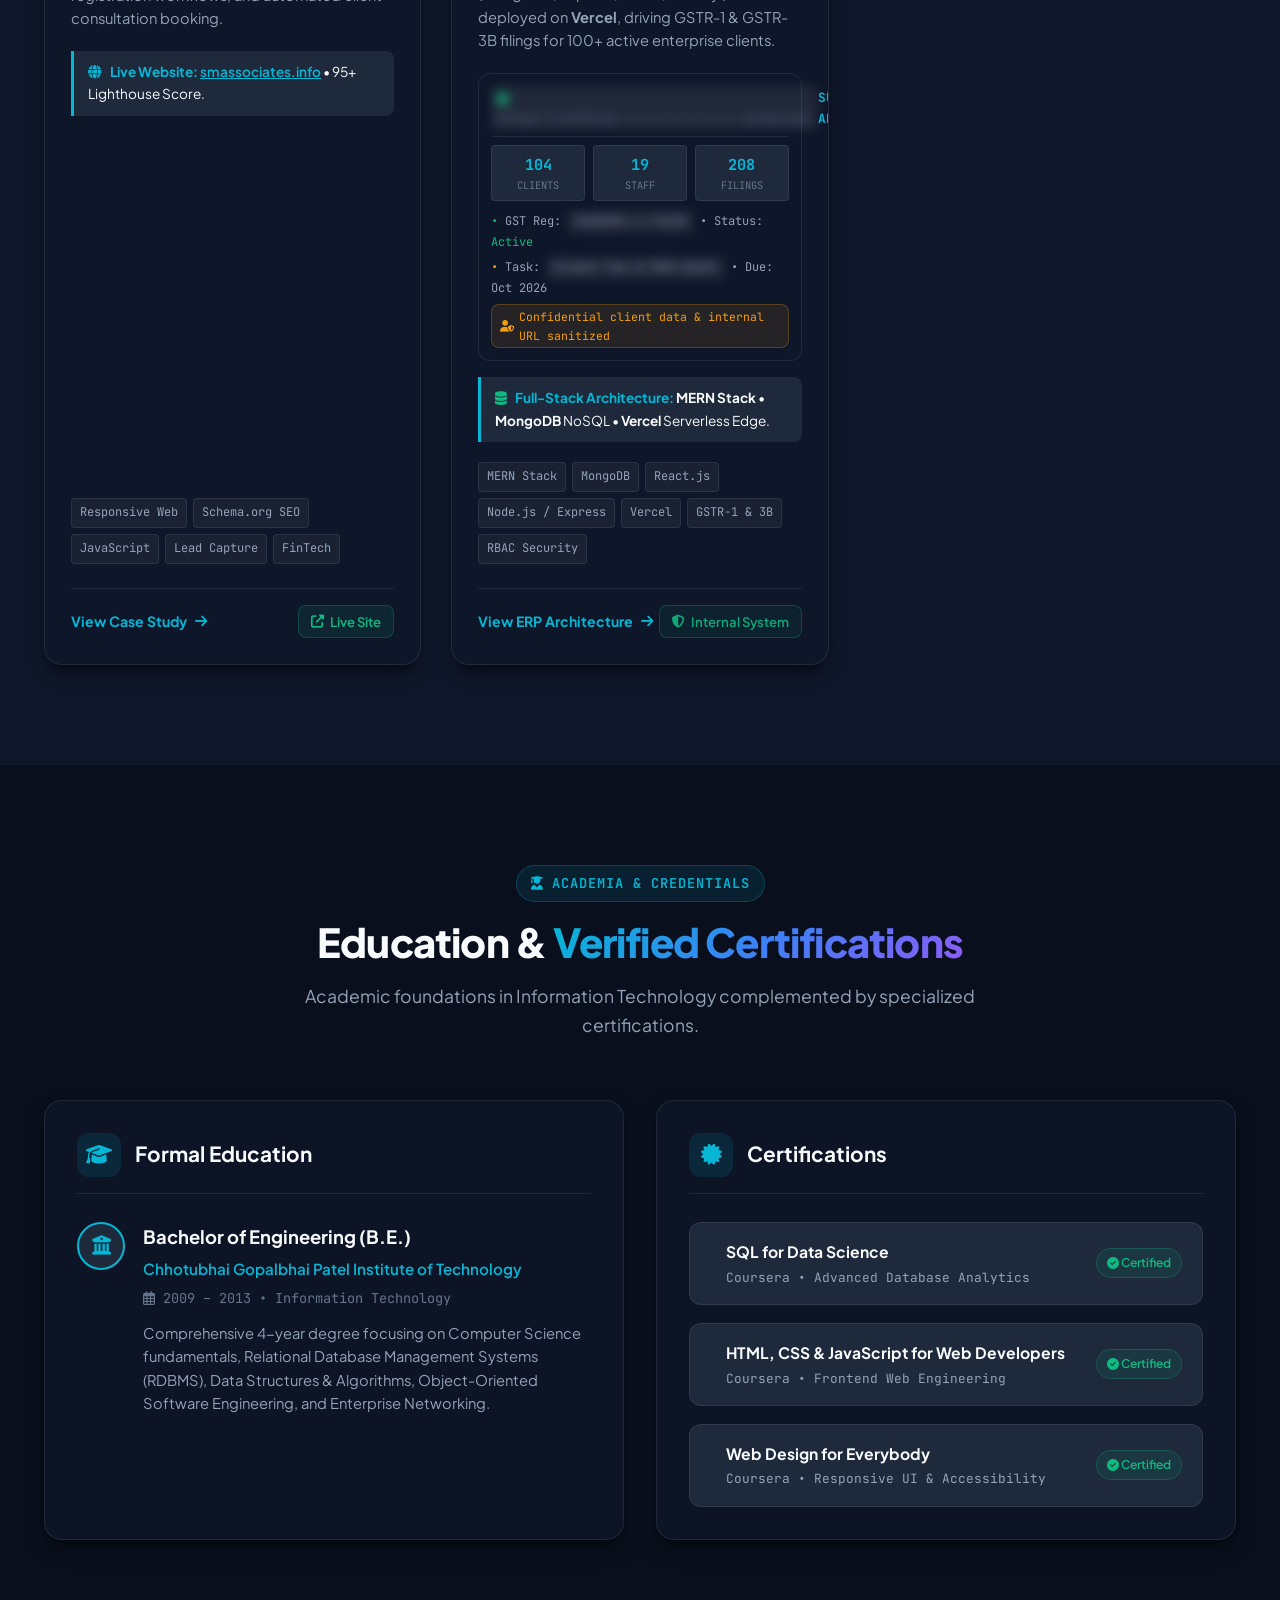
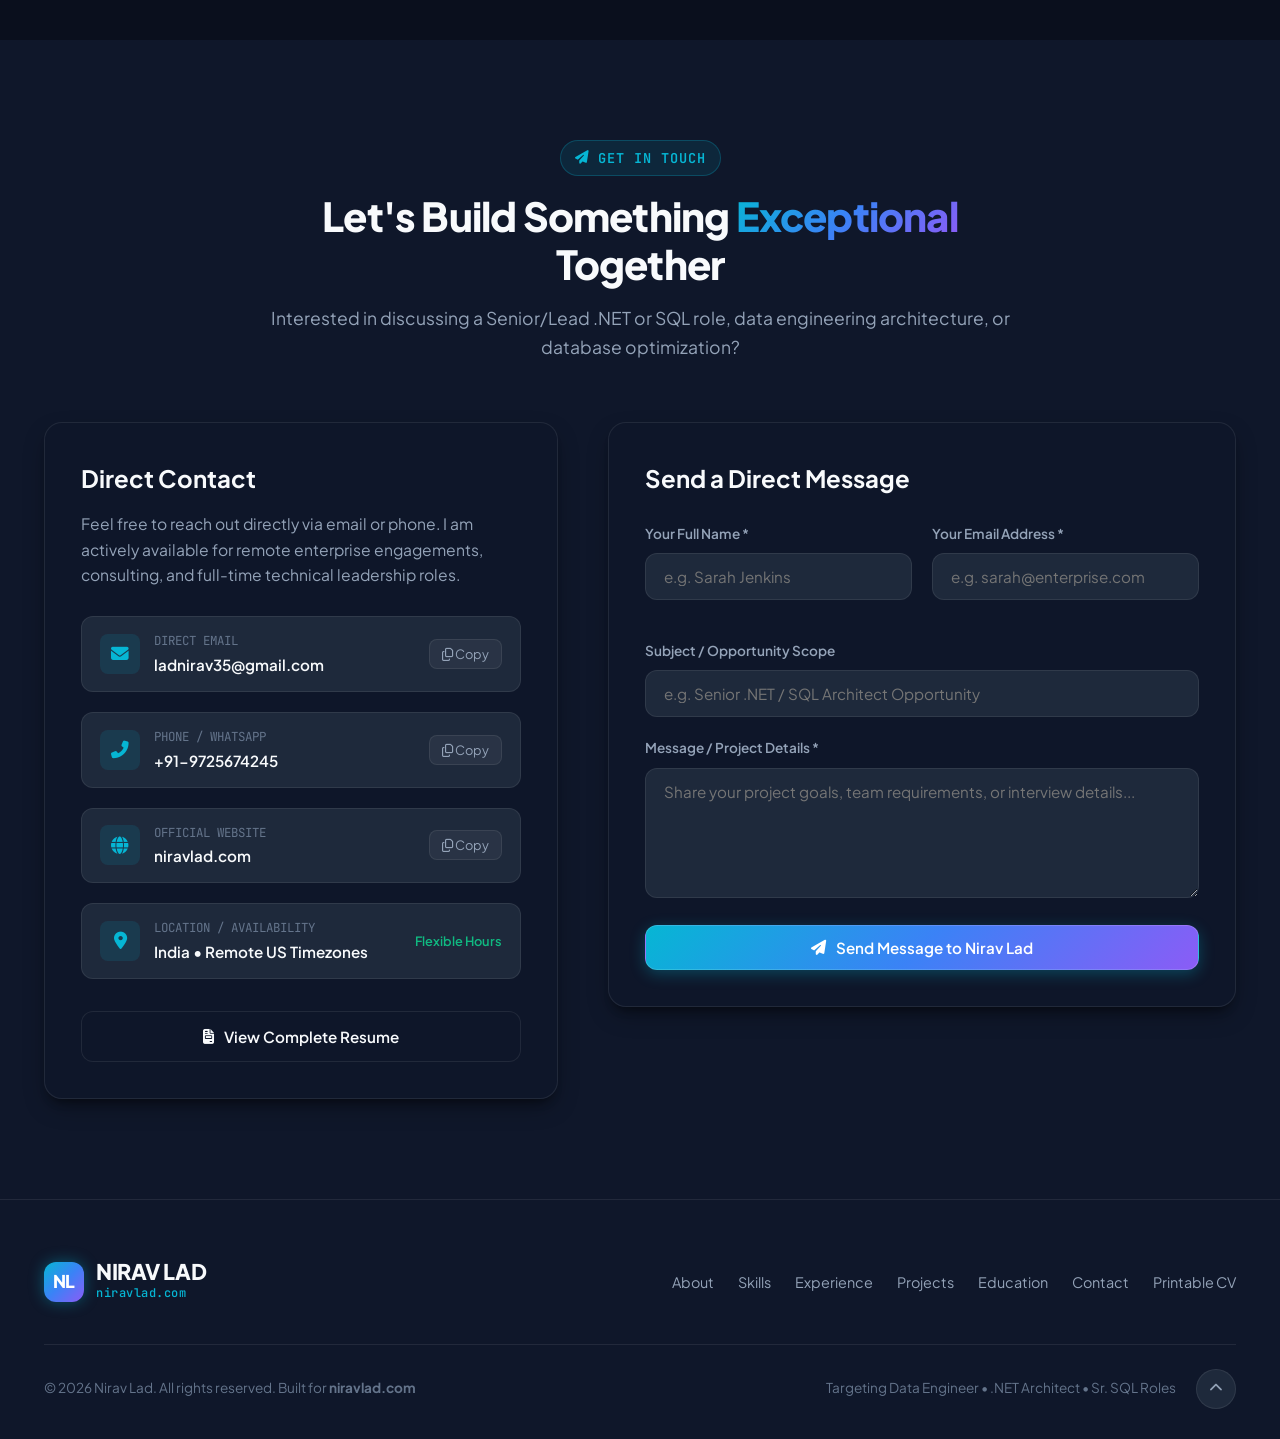
==== commit cf14f126: "Update Office ERP to MERN stack on Vercel and MongoDB with strict privacy masking and URL redaction" ====
--- a/index.html
+++ b/index.html
@@ -485,14 +485,16 @@
             </div>
           </div>
           <div class="skill-tags-group">
+            <span class="skill-tag highlight">MERN Stack</span>
             <span class="skill-tag highlight">React.js</span>
+            <span class="skill-tag highlight">Node.js</span>
+            <span class="skill-tag">Express.js</span>
             <span class="skill-tag highlight">JavaScript (ES6+)</span>
             <span class="skill-tag">HTML5 &amp; CSS3</span>
             <span class="skill-tag">Bootstrap</span>
             <span class="skill-tag">jQuery</span>
             <span class="skill-tag">Responsive Layouts</span>
             <span class="skill-tag">AJAX / Fetch API</span>
-            <span class="skill-tag">Cross-Browser Optimization</span>
           </div>
           <p class="skill-category-summary">
             Crafting high-speed single-page applications, interactive data dashboards, and accessible, responsive interfaces that delight users.
@@ -527,18 +529,19 @@
           <div class="category-card-header">
             <div class="category-icon"><i class="fas fa-cogs"></i></div>
             <div>
-              <div class="category-title">Tools &amp; Software Practices</div>
+              <div class="category-title">Tools, Cloud &amp; DevOps</div>
               <div class="category-subtitle">Lifecycle &amp; Agile</div>
             </div>
           </div>
           <div class="skill-tags-group">
+            <span class="skill-tag highlight">GitHub Actions</span>
+            <span class="skill-tag highlight">Vercel</span>
             <span class="skill-tag highlight">Visual Studio &amp; VS Code</span>
             <span class="skill-tag highlight">Git &amp; GitHub</span>
             <span class="skill-tag">TFS &amp; SVN</span>
             <span class="skill-tag">OOP &amp; SOLID Principles</span>
             <span class="skill-tag">SDLC &amp; Agile/Scrum</span>
             <span class="skill-tag">End-to-End Project Delivery</span>
-            <span class="skill-tag">Code Reviews</span>
           </div>
           <p class="skill-category-summary">
             Adhering to rigorous software engineering discipline, iterative delivery cycles, code reviews, and automated verification protocols.
@@ -1073,6 +1076,77 @@
               <a href="https://smassociates.info/" target="_blank" rel="noopener noreferrer" class="btn-live-project" title="Open live website in new tab">
                 <i class="fas fa-external-link-alt"></i> Live Site
               </a>
+            </div>
+          </div>
+        </div>
+
+        <!-- Project 8: SM Associates Office Cloud ERP (MERN Stack, Vercel, MongoDB) -->
+        <div class="project-card" data-category="fullstack">
+          <div class="project-header-visual" style="background: linear-gradient(135deg, #111827 0%, #064e3b 100%);">
+            <div class="project-pattern-overlay"></div>
+            <div class="project-badge-corner">MERN STACK &bull; VERCEL &bull; MONGODB</div>
+            <i class="fas fa-tasks-alt project-type-icon" style="color:var(--accent-emerald);"><i class="fas fa-chart-pie"></i></i>
+          </div>
+
+          <div class="project-body">
+            <div class="project-client-meta">Sandeep Mistry &amp; Associates &bull; Internal Enterprise Platform (Confidential)</div>
+            <h3 class="project-title">Enterprise Office Management &amp; GST Compliance Cloud ERP</h3>
+            <p class="project-excerpt">
+              Architected and engineered the full-stack office operations, client management, and tax compliance ERP built with the <strong>MERN Stack</strong> (MongoDB, Express, React, Node.js) and deployed on <strong>Vercel</strong>, driving GSTR-1 &amp; GSTR-3B filings for 100+ active enterprise clients.
+            </p>
+
+            <!-- Mini Live ERP Dashboard Widget Preview with privacy blur -->
+            <div class="erp-mini-preview">
+              <div class="erp-preview-header">
+                <span class="blur-sensitive" title="Internal Network Address Masked"><i class="fas fa-lock" style="color:var(--accent-emerald);"></i> https://office.•••••••••••••.internal</span>
+                <span style="color:var(--accent-cyan); font-weight:700;">SUPER ADMIN</span>
+              </div>
+              <div class="erp-stats-row">
+                <div class="erp-stat-box">
+                  <div class="erp-stat-val">104</div>
+                  <div class="erp-stat-lbl">Clients</div>
+                </div>
+                <div class="erp-stat-box">
+                  <div class="erp-stat-val">19</div>
+                  <div class="erp-stat-lbl">Staff</div>
+                </div>
+                <div class="erp-stat-box">
+                  <div class="erp-stat-val">208</div>
+                  <div class="erp-stat-lbl">Filings</div>
+                </div>
+              </div>
+              <div style="font-size:0.75rem; color:var(--text-muted); display:flex; flex-direction:column; gap:4px;">
+                <div><span style="color:var(--accent-emerald);">&bull;</span> GST Reg: <span class="blur-sensitive">24AAAPL••••F1Z5</span> &bull; Status: <span style="color:#10b981;">Active</span></div>
+                <div><span style="color:var(--accent-amber);">&bull;</span> Task: <span class="blur-sensitive">Client Tax &amp; PAN Audit</span> &bull; Due: Oct 2026</div>
+              </div>
+              <div class="privacy-badge">
+                <i class="fas fa-user-shield"></i> Confidential client data &amp; internal URL sanitized
+              </div>
+            </div>
+
+            <div class="project-metrics-highlight">
+              <i class="fas fa-database" style="color:var(--accent-emerald); margin-right:6px;"></i>
+              <span>Full-Stack Architecture:</span> <strong>MERN Stack</strong> &bull; <strong>MongoDB</strong> NoSQL &bull; <strong>Vercel</strong> Serverless Edge.
+            </div>
+
+            <div class="project-tags">
+              <span class="project-tag-item">MERN Stack</span>
+              <span class="project-tag-item">MongoDB</span>
+              <span class="project-tag-item">React.js</span>
+              <span class="project-tag-item">Node.js / Express</span>
+              <span class="project-tag-item">Vercel</span>
+              <span class="project-tag-item">GSTR-1 &amp; 3B</span>
+              <span class="project-tag-item">RBAC Security</span>
+            </div>
+
+            <div class="project-footer">
+              <a href="#" class="btn-view-project" data-project-id="8">
+                <span>View ERP Architecture</span>
+                <i class="fas fa-arrow-right"></i>
+              </a>
+              <span class="btn-live-project" style="opacity: 0.9; cursor: default; background: rgba(16, 185, 129, 0.08); border-color: rgba(16, 185, 129, 0.3); color: var(--accent-emerald);" title="Internal Enterprise Network - Direct Access Restricted for Security">
+                <i class="fas fa-shield-alt"></i> Internal System
+              </span>
             </div>
           </div>
         </div>
--- a/style.css
+++ b/style.css
@@ -1416,6 +1416,80 @@
   color: #042f2e;
   border-color: var(--accent-emerald);
   transform: translateY(-1px);
+}
+
+/* Privacy & Data Masking for Sensitive Client Information */
+.blur-sensitive {
+  filter: blur(5.5px);
+  user-select: none;
+  -webkit-user-select: none;
+  pointer-events: none;
+  background: rgba(255, 255, 255, 0.08);
+  padding: 1px 6px;
+  border-radius: 3px;
+  display: inline-block;
+  letter-spacing: 0.5px;
+}
+
+.privacy-badge {
+  display: inline-flex;
+  align-items: center;
+  gap: 5px;
+  font-size: 0.72rem;
+  font-family: var(--font-mono);
+  color: var(--accent-amber);
+  background: rgba(245, 158, 11, 0.1);
+  border: 1px solid rgba(245, 158, 11, 0.25);
+  padding: 2px 8px;
+  border-radius: var(--radius-sm);
+  margin-top: 6px;
+}
+
+.erp-mini-preview {
+  background: rgba(15, 23, 42, 0.95);
+  border: 1px solid var(--border-subtle);
+  border-radius: var(--radius-md);
+  padding: 12px;
+  margin-bottom: 16px;
+  font-size: 0.8rem;
+  font-family: var(--font-mono);
+}
+
+.erp-preview-header {
+  display: flex;
+  justify-content: space-between;
+  align-items: center;
+  margin-bottom: 8px;
+  padding-bottom: 6px;
+  border-bottom: 1px solid var(--border-subtle);
+  color: var(--text-dim);
+}
+
+.erp-stats-row {
+  display: grid;
+  grid-template-columns: repeat(3, 1fr);
+  gap: 8px;
+  margin-bottom: 10px;
+}
+
+.erp-stat-box {
+  background: var(--bg-tertiary);
+  padding: 6px 8px;
+  border-radius: 4px;
+  text-align: center;
+  border: 1px solid var(--border-subtle);
+}
+
+.erp-stat-val {
+  font-size: 0.95rem;
+  font-weight: 700;
+  color: var(--accent-cyan);
+}
+
+.erp-stat-lbl {
+  font-size: 0.65rem;
+  color: var(--text-dim);
+  text-transform: uppercase;
 }
 
 /* --------------------------------------------------------------------------
